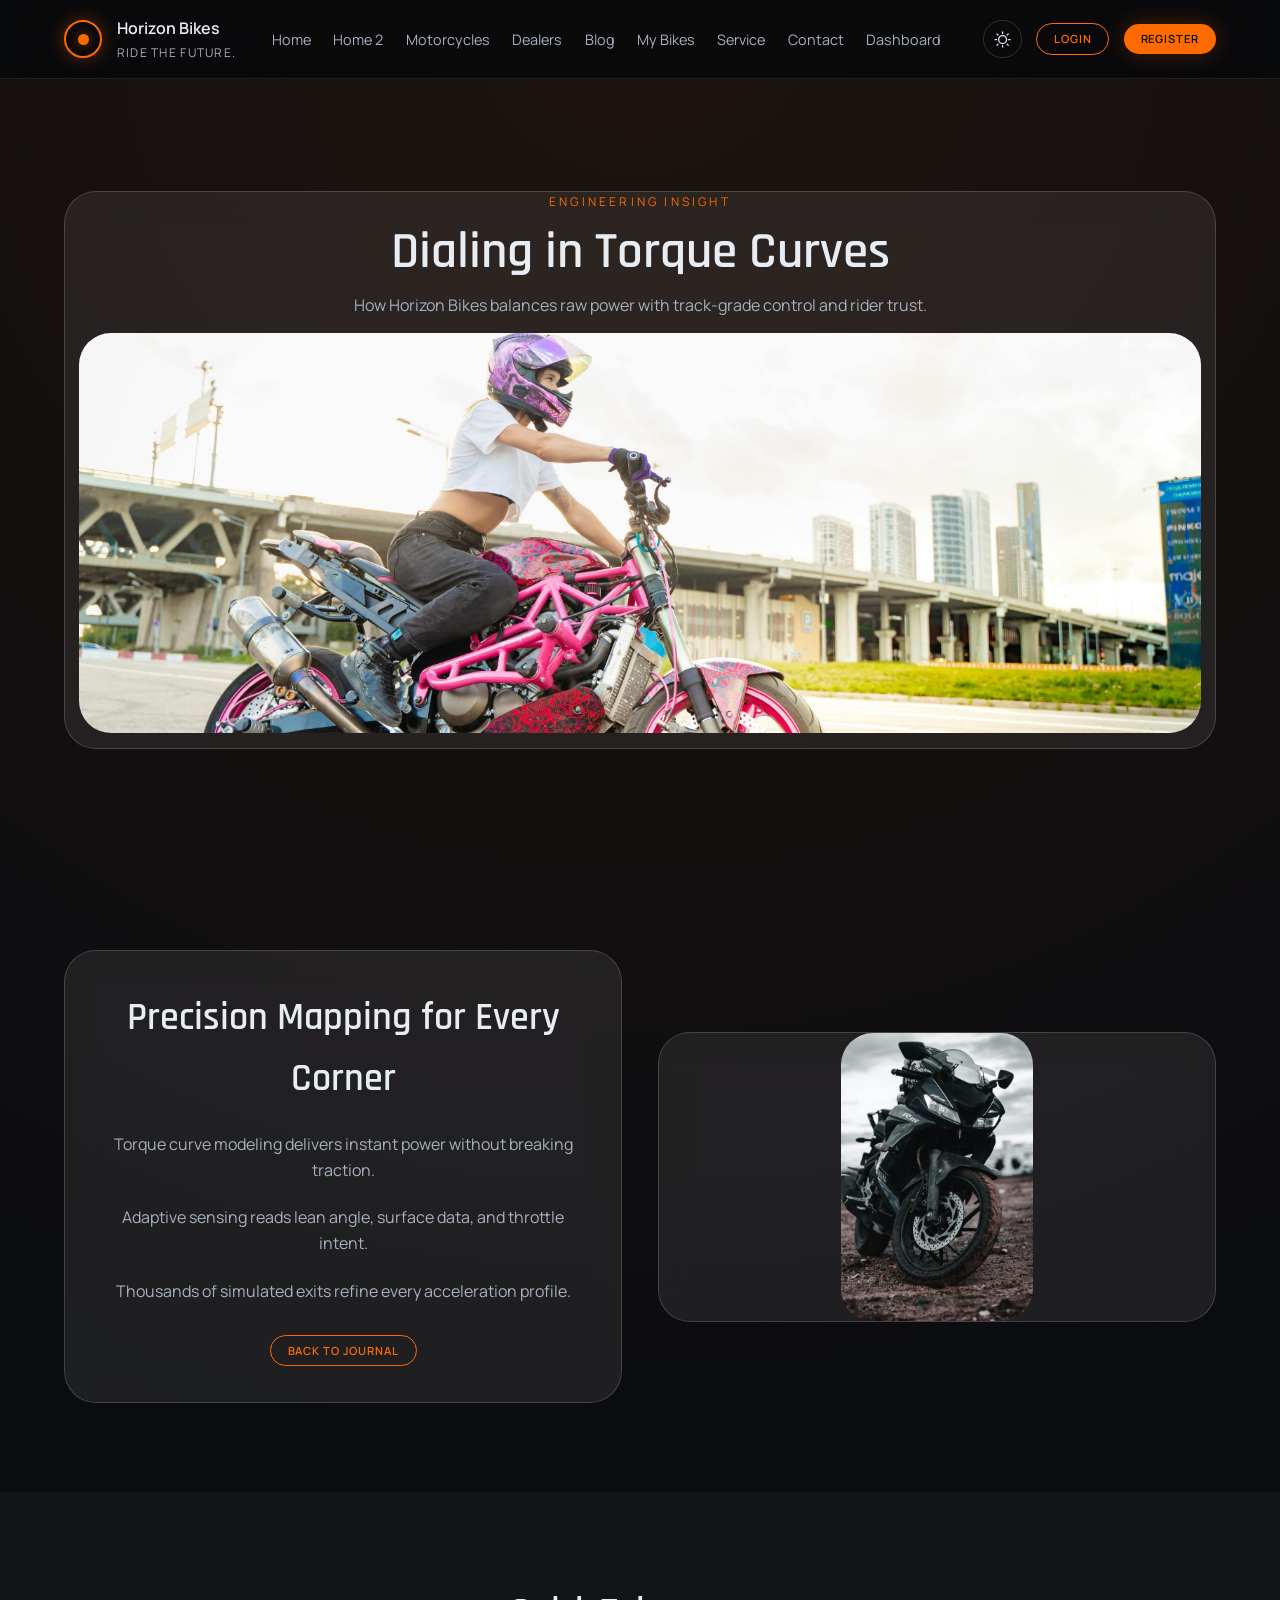
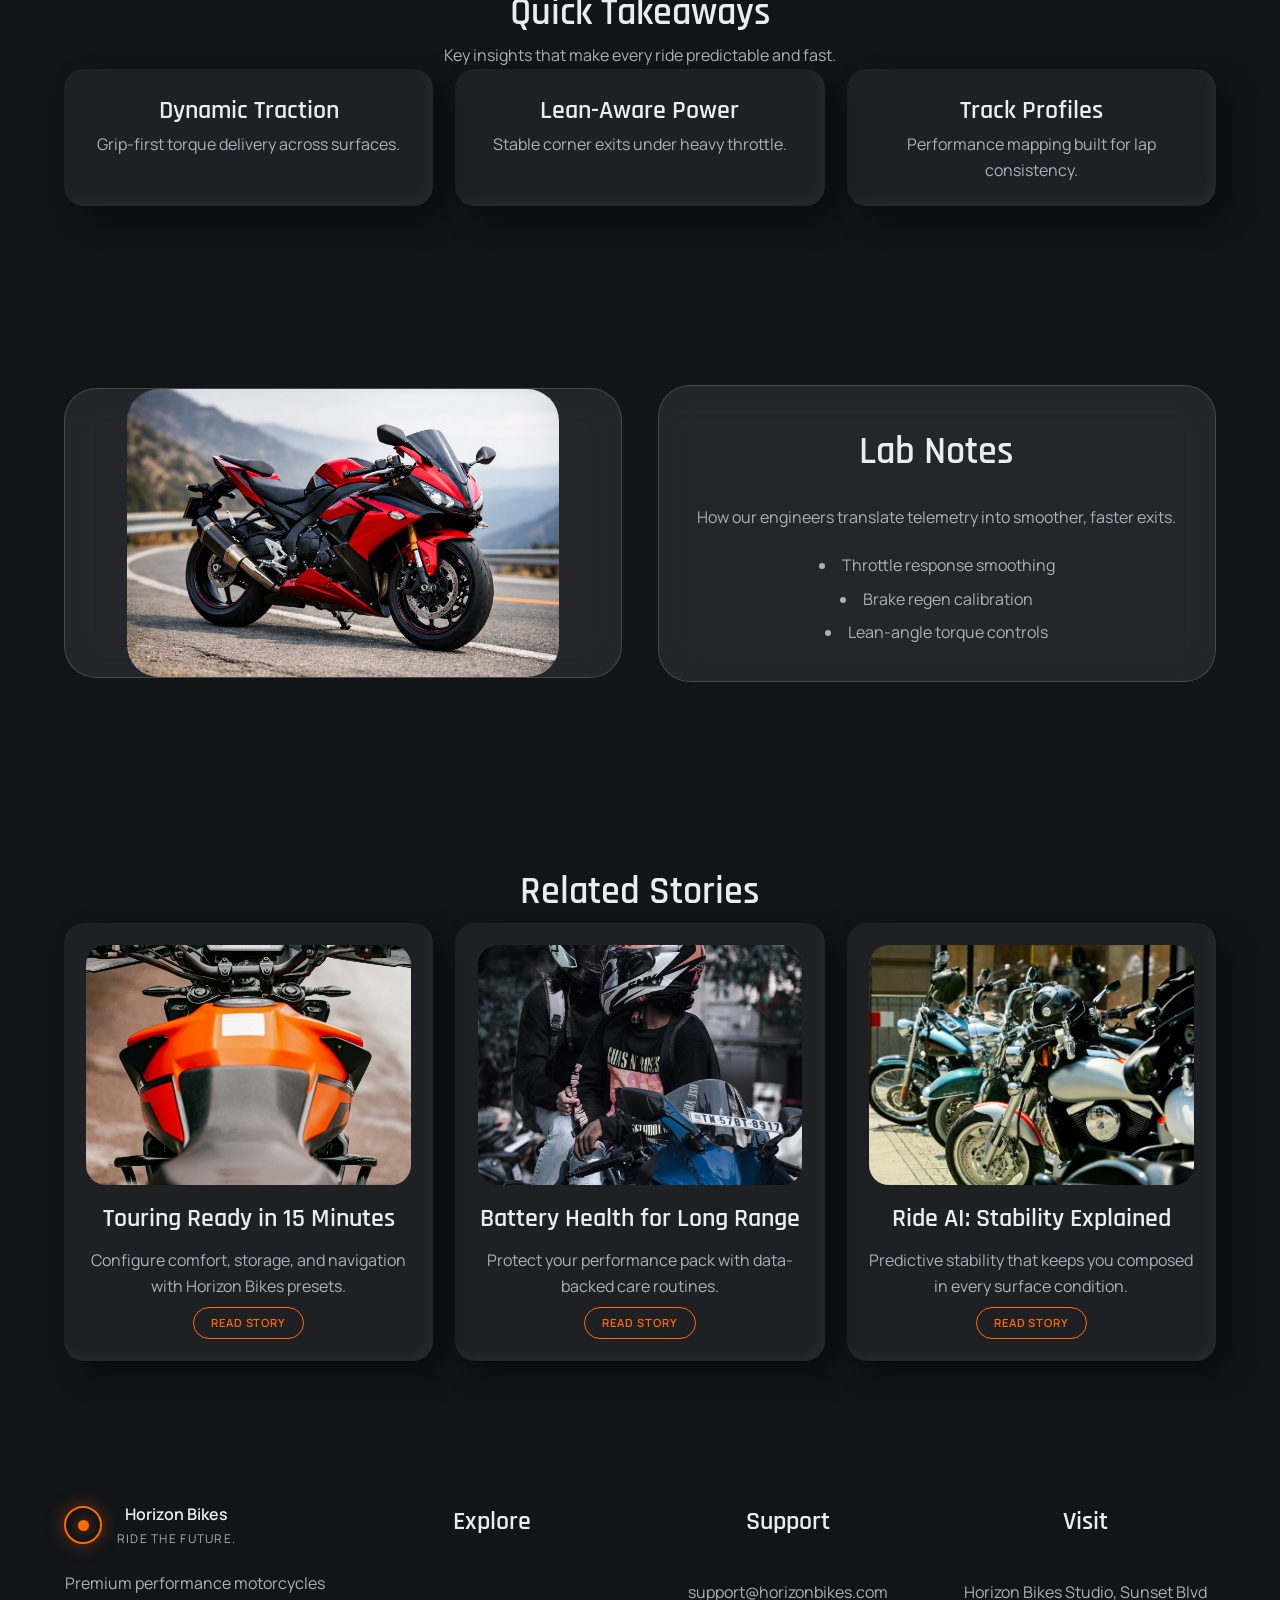
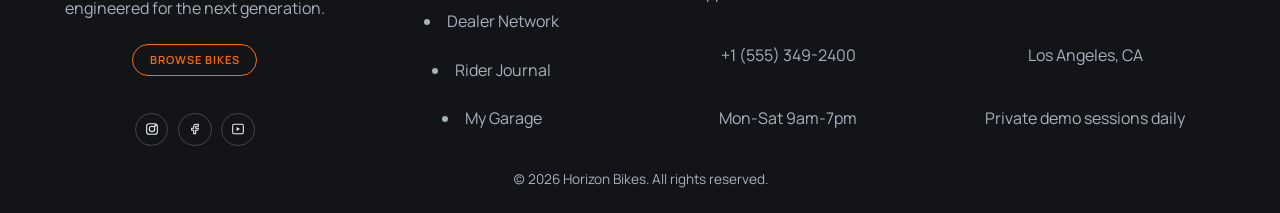
==== blog-detail.html @ 56545bc9 "first commit" ====
﻿<!doctype html>
<html lang="en">
<head>
  <meta charset="UTF-8" />
  <meta name="viewport" content="width=device-width, initial-scale=1.0" />
  <title>Horizon Bikes | Blog Detail</title>
  <link rel="stylesheet" href="style.css" />
</head>
<body class="page">
  <header class="site-header">
    <div class="nav-bar">
      <div class="nav-inner container">
        <a class="brand" href="index.html">
          <span class="logo-mark" aria-hidden="true"></span>
          <span class="brand-text">
            <span class="brand-name">Horizon Bikes</span>
            <span class="brand-tag">Ride the Future.</span>
          </span>
        </a>
        <nav class="nav-links" aria-label="Primary">
          <a class="nav-link" href="index.html">Home</a>
          <a class="nav-link" href="home-2.html">Home 2</a>
          <a class="nav-link" href="motorcycles.html">Motorcycles</a>
          <a class="nav-link" href="dealers.html">Dealers</a>
          <a class="nav-link" href="blog.html">Blog</a>
          <a class="nav-link" href="portal-bikes.html">My Bikes</a>
          <a class="nav-link" href="portal-service.html">Service</a>
          <a class="nav-link" href="contact.html">Contact</a>
          <a class="nav-link" href="dashboard.html">Dashboard</a>
        </nav>
        <div class="nav-actions">
          <button class="icon-btn theme-toggle" id="theme-toggle" type="button" aria-pressed="false" aria-label="Toggle theme">
            <svg viewBox="0 0 24 24" aria-hidden="true" focusable="false">
              <circle cx="12" cy="12" r="5"></circle>
              <path d="M12 2v3M12 19v3M2 12h3M19 12h3M4.5 4.5l2.2 2.2M17.3 17.3l2.2 2.2M4.5 19.5l2.2-2.2M17.3 6.7l2.2-2.2"></path>
            </svg>
          </button>
          <a class="btn btn-outline btn-small" href="login.html">Login</a>
          <a class="btn btn-small" href="register.html">Register</a>
          <button class="icon-btn menu-toggle" id="menu-toggle" type="button" aria-expanded="false" aria-controls="mobile-menu" aria-label="Open menu">
            <span></span><span></span><span></span>
          </button>
        </div>
      </div>
    </div>
    <div class="mobile-menu" id="mobile-menu" aria-hidden="true">
      <div class="menu-panel glass">
        <button class="menu-close icon-btn" type="button" data-close aria-label="Close menu">X</button>
        <div class="menu-links">
          <a class="nav-link" data-close href="index.html">Home</a>
          <a class="nav-link" data-close href="home-2.html">Home 2</a>
          <a class="nav-link" data-close href="motorcycles.html">Motorcycles</a>
          <a class="nav-link" data-close href="dealers.html">Dealers</a>
          <a class="nav-link" data-close href="blog.html">Blog</a>
          <a class="nav-link" data-close href="portal-bikes.html">My Bikes</a>
          <a class="nav-link" data-close href="portal-service.html">Service</a>
          <a class="nav-link" data-close href="contact.html">Contact</a>
          <a class="nav-link" data-close href="dashboard.html">Dashboard</a>
        </div>
        <div class="menu-actions center">
          <a class="btn btn-outline" data-close href="login.html">Login</a>
          <a class="btn" data-close href="register.html">Register</a>
        </div>
      </div>
    </div>
  </header>

  <main>
    <section class="hero hero-article">
      <div class="container glass">
        <p class="eyebrow">Engineering Insight</p>
        <h1>Dialing in Torque Curves</h1>
        <p>How Horizon Bikes balances raw power with track-grade control and rider trust.</p>
        <div class="hero-media">
          <img src="image/WhatsApp Image 2026-01-25 at 1.57.25 PM.jpeg" alt="Torque curve insights" />
        </div>
      </div>
    </section>

    <section class="section">
      <div class="container split-grid">
        <div class="glass hero-panel stack">
          <h2>Precision Mapping for Every Corner</h2>
          <p>Torque curve modeling delivers instant power without breaking traction.</p>
          <p>Adaptive sensing reads lean angle, surface data, and throttle intent.</p>
          <p>Thousands of simulated exits refine every acceleration profile.</p>
          <div class="center">
            <a class="btn btn-outline btn-small" href="blog.html">Back to Journal</a>
          </div>
        </div>
        <div class="glass image-tile">
          <img src="image/WhatsApp Image 2026-01-25 at 2.17.07 PM (2).jpeg" alt="Horizon Bikes torque testing" />
        </div>
      </div>
    </section>

    <section class="section alt">
      <div class="container">
        <h2>Quick Takeaways</h2>
        <p>Key insights that make every ride predictable and fast.</p>
        <div class="grid grid-3">
          <div class="neo-card">
            <h3>Dynamic Traction</h3>
            <p>Grip-first torque delivery across surfaces.</p>
          </div>
          <div class="neo-card">
            <h3>Lean-Aware Power</h3>
            <p>Stable corner exits under heavy throttle.</p>
          </div>
          <div class="neo-card">
            <h3>Track Profiles</h3>
            <p>Performance mapping built for lap consistency.</p>
          </div>
        </div>
      </div>
    </section>

    <section class="section alt">
      <div class="container split-grid">
        <div class="glass image-tile">
          <img src="image/sport-bike.jpg" alt="Horizon Bikes lab detail" />
        </div>
        <div class="glass hero-panel stack">
          <h2>Lab Notes</h2>
          <p>How our engineers translate telemetry into smoother, faster exits.</p>
          <ul class="list">
            <li>Throttle response smoothing</li>
            <li>Brake regen calibration</li>
            <li>Lean-angle torque controls</li>
          </ul>
        </div>
      </div>
    </section>

    <section class="section alt">
      <div class="container">
        <h2>Related Stories</h2>
        <div class="grid grid-cards">
          <article class="neo-card card">
            <img src="image/WhatsApp Image 2026-01-25 at 2.17.07 PM (4).jpeg" alt="Touring setup" />
            <div class="card-body">
              <h3>Touring Ready in 15 Minutes</h3>
              <p>Configure comfort, storage, and navigation with Horizon Bikes presets.</p>
            </div>
            <div class="center">
              <a class="btn btn-outline btn-small" href="blog-detail.html">Read Story</a>
            </div>
          </article>
          <article class="neo-card card">
            <img src="image/WhatsApp Image 2026-01-25 at 2.17.07 PM.jpeg" alt="Battery care guide" />
            <div class="card-body">
              <h3>Battery Health for Long Range</h3>
              <p>Protect your performance pack with data-backed care routines.</p>
            </div>
            <div class="center">
              <a class="btn btn-outline btn-small" href="blog-detail.html">Read Story</a>
            </div>
          </article>
          <article class="neo-card card">
            <img src="image/WhatsApp Image 2026-01-25 at 2.04.53 PM.jpeg" alt="Stability insights" />
            <div class="card-body">
              <h3>Ride AI: Stability Explained</h3>
              <p>Predictive stability that keeps you composed in every surface condition.</p>
            </div>
            <div class="center">
              <a class="btn btn-outline btn-small" href="blog-detail.html">Read Story</a>
            </div>
          </article>
        </div>
      </div>
    </section>
  </main>

  <footer class="site-footer">
    <div class="container footer-grid">
      <div class="stack">
        <a class="brand" href="blog-detail.html">
          <span class="logo-mark" aria-hidden="true"></span>
          <span class="brand-text">
            <span class="brand-name">Horizon Bikes</span>
            <span class="brand-tag">Ride the Future.</span>
          </span>
        </a>
        <p>Premium performance motorcycles engineered for the next generation.</p>
        <div class="center">
          <a class="btn btn-outline btn-small" href="motorcycles.html">Browse Bikes</a>
        </div>
        <div class="footer-social">
          <a href="#" aria-label="Horizon Bikes Instagram">
            <svg viewBox="0 0 24 24" role="img" aria-hidden="true">
              <rect x="4" y="4" width="16" height="16" rx="4"></rect>
              <circle cx="12" cy="12" r="4"></circle>
              <circle cx="17" cy="7" r="1"></circle>
            </svg>
          </a>
          <a href="#" aria-label="Horizon Bikes Facebook">
            <svg viewBox="0 0 24 24" role="img" aria-hidden="true">
              <path d="M14 8h3V5h-3c-2.2 0-4 1.8-4 4v2H7v3h3v5h3v-5h3l1-3h-4V9c0-.6.4-1 1-1Z"></path>
            </svg>
          </a>
          <a href="#" aria-label="Horizon Bikes YouTube">
            <svg viewBox="0 0 24 24" role="img" aria-hidden="true">
              <path d="M4 7.5c0-1 0-2.5 2-2.5h12c2 0 2 1.5 2 2.5v9c0 1-0.5 2.5-2 2.5H6c-1.5 0-2-1.5-2-2.5v-9Z"></path>
              <path d="m10 9 5 3-5 3z" fill="currentColor" stroke="none"></path>
            </svg>
          </a>
        </div>
      </div>
      <div class="stack">
        <h3>Explore</h3>
        <ul class="list">
          <li><a href="dealers.html">Dealer Network</a></li>
          <li><a href="blog.html">Rider Journal</a></li>
          <li><a href="portal-bikes.html">My Garage</a></li>
        </ul>
      </div>
      <div class="stack">
        <h3>Support</h3>
        <p>support@horizonbikes.com</p>
        <p>+1 (555) 349-2400</p>
        <p>Mon-Sat 9am-7pm</p>
      </div>
      <div class="stack">
        <h3>Visit</h3>
        <p>Horizon Bikes Studio, Sunset Blvd</p>
        <p>Los Angeles, CA</p>
        <p>Private demo sessions daily</p>
      </div>
    </div>
    <p class="footer-note">(c) 2026 Horizon Bikes. All rights reserved.</p>
  </footer>

  <script src="main.js"></script>
</body>
</html>
---- style.css ----
﻿@import url("https://fonts.googleapis.com/css2?family=Rajdhani:wght@400;500;600;700&family=Manrope:wght@300;400;500;600;700&display=swap");

:root {
  --bg-dark: #0a0c10;
  --bg-light: #f5f7fa;
  --surface-dark: rgba(255,255,255,0.05);
  --surface-light: #ffffff;
  --glass-dark: rgba(255,255,255,0.08);
  --glass-light: rgba(255,255,255,0.7);
  --text-dark: #e8edf4;
  --text-light: #0b0f14;
  --muted-dark: #a8b1bf;
  --muted-light: #4b5563;
  --accent: #ff6a00;

  --radius-s: 0.75rem;
  --radius-m: 1.25rem;
  --radius-l: 2rem;
  --blur: 18px;
  --shadow-neo-dark: 14px 14px 28px rgba(0,0,0,0.45), inset -6px -6px 12px rgba(255,255,255,0.03);
  --shadow-neo-light: 14px 14px 28px rgba(15,23,42,0.12), inset -6px -6px 12px rgba(255,255,255,0.75);

  --space-1: 0.5rem;
  --space-2: 0.9rem;
  --space-3: 1.4rem;
  --space-4: 2.2rem;
  --space-5: 3.2rem;

  --container: 72rem;
  --font-display: "Rajdhani", sans-serif;
  --font-body: "Manrope", sans-serif;
}

* {
  box-sizing: border-box;
  margin: 0;
  padding: 0;
}

body {
  --bg: var(--bg-dark);
  --surface: var(--surface-dark);
  --glass: var(--glass-dark);
  --text: var(--text-dark);
  --muted: var(--muted-dark);
  --shadow-neo: var(--shadow-neo-dark);

  font-family: var(--font-body);
  background: radial-gradient(circle at top, rgba(255,106,0,0.08), transparent 45%), var(--bg);
  color: var(--text);
  line-height: 1.6;
  min-height: 100vh;
}

body[data-theme="light"] {
  --bg: var(--bg-light);
  --surface: var(--surface-light);
  --glass: var(--glass-light);
  --text: var(--text-light);
  --muted: var(--muted-light);
  --shadow-neo: var(--shadow-neo-light);

  background: radial-gradient(circle at top, rgba(255,106,0,0.12), transparent 45%), var(--bg);
}

.home-2-page {
  background: linear-gradient(180deg, rgba(10,12,16,0.78), rgba(10,12,16,0.92)), url("https://images.pexels.com/photos/5027471/pexels-photo-5027471.jpeg?auto=compress&cs=tinysrgb&dpr=2&h=1080&w=1920");
  background-size: cover;
  background-position: center;
}

body[data-theme="light"].home-2-page {
  background: linear-gradient(180deg, rgba(230,233,238,0.88), rgba(230,233,238,0.97)), url("https://images.pexels.com/photos/5027471/pexels-photo-5027471.jpeg?auto=compress&cs=tinysrgb&dpr=2&h=1080&w=1920");
  background-size: cover;
  background-position: center;
}

.motorcycles-page {
  background: linear-gradient(180deg, rgba(10,12,16,0.78), rgba(10,12,16,0.92)), url("https://images.pexels.com/photos/5027471/pexels-photo-5027471.jpeg?auto=compress&cs=tinysrgb&dpr=2&h=1080&w=1920");
  background-size: cover;
  background-position: center;
}

body[data-theme="light"].motorcycles-page {
  background: linear-gradient(180deg, rgba(230,233,238,0.88), rgba(230,233,238,0.97)), url("https://images.pexels.com/photos/5027471/pexels-photo-5027471.jpeg?auto=compress&cs=tinysrgb&dpr=2&h=1080&w=1920");
  background-size: cover;
  background-position: center;
}

img {
  max-width: 100%;
  height: auto;
  display: block;
  margin-inline: auto;
}

a {
  color: inherit;
  text-decoration: none;
}

button,
input,
textarea {
  font-family: inherit;
}

h1,
h2,
h3 {
  font-family: var(--font-display);
  text-align: center;
  font-weight: 600;
}

h1 {
  font-size: clamp(2.2rem, 4vw, 3.6rem);
}

h2 {
  font-size: clamp(1.7rem, 3vw, 2.6rem);
}

h3 {
  font-size: clamp(1.2rem, 2.4vw, 1.6rem);
}

p {
  color: var(--muted);
  text-align: center;
}

.page {
  overflow-x: hidden;
}

.container {
  width: min(92%, var(--container));
  margin: 0 auto;
}

.section {
  padding: clamp(3rem, 7vw, 6rem) 0;
}

.section.alt {
  background: rgba(255,255,255,0.03);
}

body[data-theme="light"] .section.alt {
  background: rgba(15,23,42,0.04);
}

.center {
  display: flex;
  justify-content: center;
  align-items: center;
  gap: var(--space-2);
  flex-wrap: wrap;
}

.card .center,
.hero-panel .center {
  margin-top: var(--space-1);
}

.stack {
  display: grid;
  gap: var(--space-3);
}

.grid {
  display: grid;
  gap: var(--space-3);
}

.grid-2 {
  grid-template-columns: repeat(auto-fit, minmax(18rem, 1fr));
}

.grid-3 {
  grid-template-columns: repeat(auto-fit, minmax(16rem, 1fr));
}

.grid-4 {
  grid-template-columns: repeat(auto-fit, minmax(14rem, 1fr));
}

.glass {
  background: var(--glass);
  backdrop-filter: blur(var(--blur));
  border: 1px solid rgba(255,255,255,0.16);
  border-radius: var(--radius-l);
}

body[data-theme="light"] .glass {
  border-color: rgba(15,23,42,0.12);
}

.neo-card {
  background: var(--surface);
  border-radius: var(--radius-m);
  box-shadow: var(--shadow-neo);
  padding: var(--space-3);
  text-align: center;
}

.eyebrow {
  text-transform: uppercase;
  letter-spacing: 0.2rem;
  font-size: 0.75rem;
  color: var(--accent);
  text-align: center;
}

.btn {
  display: inline-flex;
  align-items: center;
  justify-content: center;
  padding: 0.6rem 1.3rem;
  border-radius: 999px;
  border: none;
  background: var(--accent);
  color: #03100b;
  font-weight: 600;
  text-transform: uppercase;
  font-size: 0.78rem;
  letter-spacing: 0.06rem;
  line-height: 1.2;
  box-shadow: 0 0 22px rgba(255,106,0,0.25);
}

.btn-outline {
  background: transparent;
  border: 1px solid var(--accent);
  color: var(--accent);
  box-shadow: none;
}

.btn-small {
  padding: 0.5rem 1.05rem;
  font-size: 0.7rem;
}

.icon-btn {
  width: 2.4rem;
  height: 2.4rem;
  border-radius: 50%;
  border: 1px solid rgba(255,255,255,0.15);
  background: transparent;
  color: var(--text);
  display: grid;
  place-items: center;
}

.icon-btn svg {
  width: 1.2rem;
  height: 1.2rem;
  stroke: currentColor;
  fill: none;
  stroke-width: 1.6;
}

.logo-mark {
  width: 2.4rem;
  height: 2.4rem;
  border-radius: 50%;
  border: 2px solid var(--accent);
  display: grid;
  place-items: center;
  position: relative;
  box-shadow: 0 0 18px rgba(255,106,0,0.35);
}

.logo-mark::before {
  content: "";
  width: 0.7rem;
  height: 0.7rem;
  border-radius: 50%;
  background: var(--accent);
  box-shadow: 0 0 12px rgba(255,106,0,0.5);
}
.brand {
  display: flex;
  align-items: center;
  gap: var(--space-2);
}

.brand-text {
  display: grid;
  gap: 0.1rem;
}

.brand-name {
  font-weight: 600;
  font-size: 1rem;
}

.brand-tag {
  font-size: 0.75rem;
  color: var(--muted);
  letter-spacing: 0.08rem;
  text-transform: uppercase;
}

.site-header {
  position: sticky;
  top: 0;
  z-index: 100;
  backdrop-filter: blur(12px);
}

.nav-bar {
  background: rgba(5,7,10,0.72);
  border-bottom: 1px solid rgba(255,255,255,0.08);
}

body[data-theme="light"] .nav-bar {
  background: rgba(255,255,255,0.9);
  border-color: rgba(15,23,42,0.08);
}

.nav-inner {
  display: flex;
  align-items: center;
  gap: var(--space-3);
  padding: 1rem 0;
}

.nav-links {
  display: flex;
  gap: var(--space-3);
  list-style: none;
  justify-content: center;
  flex: 1;
}

.nav-link {
  font-size: 0.9rem;
  color: var(--muted);
}

.nav-link.active,
.nav-link:hover {
  color: var(--accent);
}

.nav-actions {
  display: flex;
  align-items: center;
  gap: var(--space-2);
}

.nav-actions .theme-toggle {
  margin-left: 0.4rem;
}

.menu-toggle {
  width: 2.6rem;
  height: 2.6rem;
  border-radius: 50%;
  border: 1px solid rgba(255,255,255,0.2);
  background: transparent;
  display: none;
  flex-direction: column;
  justify-content: center;
  gap: 0.35rem;
}

.menu-toggle span {
  width: 1.1rem;
  height: 0.12rem;
  background: var(--text);
  display: block;
  margin: 0 auto;
}

.mobile-menu {
  position: fixed;
  inset: 0;
  background: rgba(2,4,8,0.7);
  display: none;
  justify-content: center;
  align-items: flex-start;
  padding: 5rem 0 2rem;
  z-index: 200;
}

.mobile-menu.open {
  display: flex;
}

.menu-panel {
  width: min(92%, 24rem);
  padding: var(--space-4);
  display: grid;
  gap: var(--space-3);
  max-height: calc(100vh - 7rem);
  overflow-y: auto;
  background: rgba(5,7,12,0.92);
}

body[data-theme="light"] .menu-panel {
  background: rgba(245,247,250,0.96);
}

.menu-links {
  display: grid;
  gap: var(--space-2);
  text-align: center;
}

.menu-close {
  justify-self: end;
}

.hero-list .glass {
  padding: var(--space-4);
}

.filter-bar {
  flex-wrap: wrap;
}

.filter-bar .btn {
  padding: 0.65rem 1.4rem;
  min-width: 7.5rem;
  letter-spacing: 0.08rem;
}

.hero {
  position: relative;
  padding: clamp(4rem, 9vw, 7rem) 0;
  overflow: hidden;
}

.hero-bg {
  position: absolute;
  inset: 0;
  background-size: cover;
  background-position: center;
  opacity: 0.25;
  z-index: 0;
}

.hero > .container {
  position: relative;
  z-index: 1;
}

.hero-grid {
  display: grid;
  gap: var(--space-4);
  align-items: center;
  grid-template-columns: repeat(auto-fit, minmax(18rem, 1fr));
}

.hero-stack .container {
  display: grid;
  gap: var(--space-4);
  justify-items: center;
}

.hero-card {
  padding: var(--space-4);
}

.hero-panel {
  padding: var(--space-4);
}

.hero-media {
  padding: var(--space-2);
}

.hero-media.wide {
  width: min(100%, 56rem);
  margin: 0 auto;
}

.hero-media.wide img {
  height: clamp(18rem, 42vw, 28rem);
}

.hero-media img {
  width: 100%;
  height: clamp(16rem, 40vw, 25rem);
  object-fit: cover;
  border-radius: var(--radius-l);
  margin-inline: auto;
}

.stat-row {
  display: grid;
  gap: var(--space-2);
  grid-template-columns: repeat(auto-fit, minmax(10rem, 1fr));
  margin-top: var(--space-3);
}

.ai-icon {
  width: 2.2rem;
  height: 2.2rem;
  border-radius: 50%;
  border: 1px solid rgba(255,255,255,0.22);
  display: grid;
  place-items: center;
  margin: 0 auto var(--space-1);
  background: rgba(255,255,255,0.04);
}

body[data-theme="light"] .ai-icon {
  border-color: rgba(15,23,42,0.18);
  background: rgba(15,23,42,0.04);
}

.ai-icon svg {
  width: 1.3rem;
  height: 1.3rem;
  stroke: currentColor;
  fill: none;
  stroke-width: 1.6;
}

.hero-strip {
  display: grid;
  gap: var(--space-2);
  grid-template-columns: repeat(auto-fit, minmax(12rem, 1fr));
  margin-top: var(--space-3);
}

.chip-row {
  display: flex;
  flex-wrap: wrap;
  justify-content: center;
  gap: var(--space-2);
  margin-top: var(--space-2);
}

.chip {
  display: inline-flex;
  align-items: center;
  padding: 0.35rem 0.8rem;
  border-radius: 999px;
  border: 1px solid rgba(255,255,255,0.2);
  font-size: 0.75rem;
  text-transform: uppercase;
  letter-spacing: 0.05rem;
}

.card img {
  width: 100%;
  height: clamp(11rem, 25vw, 15rem);
  object-fit: cover;
  border-radius: var(--radius-m);
  margin-bottom: var(--space-2);
  margin-inline: auto;
}

.card-body {
  display: grid;
  gap: var(--space-1);
}

.card-meta {
  display: flex;
  justify-content: center;
  gap: var(--space-2);
  flex-wrap: wrap;
  margin-top: var(--space-2);
}

.list {
  list-style: disc;
  list-style-position: inside;
  display: grid;
  gap: var(--space-1);
  text-align: center;
  color: var(--muted);
}

.split-grid {
  display: grid;
  gap: var(--space-4);
  align-items: center;
  grid-template-columns: repeat(auto-fit, minmax(18rem, 1fr));
}

.image-tile img {
  height: clamp(12rem, 30vw, 18rem);
  object-fit: cover;
  border-radius: var(--radius-l);
  margin-inline: auto;
}

.feature-grid {
  display: grid;
  gap: var(--space-3);
  grid-template-columns: repeat(auto-fit, minmax(14rem, 1fr));
}

.spec-grid {
  display: grid;
  gap: var(--space-3);
  grid-template-columns: repeat(auto-fit, minmax(14rem, 1fr));
}

.info-grid {
  display: grid;
  gap: var(--space-3);
  grid-template-columns: repeat(auto-fit, minmax(16rem, 1fr));
}

.card-note {
  font-size: 0.9rem;
  color: var(--muted);
  text-align: center;
  margin-top: var(--space-2);
}

.grid-cards {
  display: grid;
  gap: var(--space-3);
  grid-template-columns: repeat(auto-fit, minmax(16rem, 1fr));
}

.stagger-grid {
  display: grid;
  gap: var(--space-3);
  grid-template-columns: repeat(auto-fit, minmax(16rem, 1fr));
}

.timeline {
  display: grid;
  gap: var(--space-3);
  grid-template-columns: repeat(auto-fit, minmax(14rem, 1fr));
}

.quote {
  font-style: italic;
  font-size: 1.1rem;
  color: var(--text);
}

.form-grid {
  display: grid;
  gap: var(--space-2);
}

.form-grid input,
.form-grid textarea,
.form-grid select {
  width: 100%;
  padding: 0.75rem 1rem;
  border-radius: var(--radius-s);
  border: 1px solid rgba(255,255,255,0.15);
  background: rgba(5,7,12,0.6);
  color: var(--text);
}

body[data-theme="light"] .form-grid input,
body[data-theme="light"] .form-grid textarea,
body[data-theme="light"] .form-grid select {
  background: #ffffff;
  border-color: rgba(15,23,42,0.1);
  color: var(--text);
}

.form-grid label {
  display: grid;
  gap: 0.4rem;
  text-align: left;
  color: var(--muted);
}

.form-message {
  min-height: 1.2rem;
  text-align: center;
}

.invalid {
  outline: 2px solid var(--accent);
  outline-offset: 2px;
}

.auth-page {
  min-height: 100vh;
  display: grid;
  place-items: center;
  padding: var(--space-4) 0;
}

.auth-card {
  width: min(92%, 28rem);
  padding: var(--space-4);
  text-align: center;
}

.auth-card h1 {
  margin-top: var(--space-2);
}

.auth-subtitle {
  color: var(--muted);
  margin-bottom: var(--space-2);
}

.auth-brand {
  display: inline-flex;
  align-items: center;
  gap: 0.6rem;
  text-decoration: none;
  color: var(--text);
}

.auth-brand .brand-name {
  font-family: var(--font-heading);
  font-size: clamp(1.3rem, 2.4vw, 1.8rem);
  letter-spacing: 0.08rem;
}

.auth-form {
  gap: var(--space-2);
  margin-top: var(--space-2);
}

.input-group {
  display: grid;
  gap: 0.5rem;
  text-align: left;
}

.input-shell {
  display: flex;
  align-items: center;
  gap: 0.6rem;
  padding: 0.2rem 0.8rem;
  border-radius: 999px;
  background: rgba(255,255,255,0.04);
  border: 1px solid rgba(255,255,255,0.08);
}

body[data-theme="light"] .input-shell {
  background: rgba(15,23,42,0.04);
  border-color: rgba(15,23,42,0.12);
}

.input-shell .input {
  border: none;
  background: transparent;
  padding: 0.7rem 0.2rem;
  box-shadow: none;
}

.input-shell .input:focus {
  outline: none;
}

.input-icon {
  width: 1.2rem;
  height: 1.2rem;
  display: grid;
  place-items: center;
  color: var(--muted);
}

.auth-row {
  display: flex;
  justify-content: space-between;
  align-items: center;
  gap: var(--space-2);
  font-size: 0.85rem;
  color: var(--muted);
}

.auth-row-stack {
  display: grid;
  gap: var(--space-2);
}

.auth-check {
  display: inline-flex;
  align-items: center;
  gap: 0.5rem;
}

.auth-check input {
  accent-color: var(--accent);
}

.auth-link {
  color: var(--accent);
  text-decoration: none;
}

.auth-primary {
  width: 100%;
  margin-top: var(--space-2);
}

.auth-note {
  margin-top: var(--space-2);
  font-size: 0.9rem;
  color: var(--muted);
}

.auth-divider {
  display: flex;
  align-items: center;
  gap: var(--space-2);
  margin: var(--space-2) 0;
  color: var(--muted);
  font-size: 0.7rem;
  letter-spacing: 0.2rem;
}

.auth-divider::before,
.auth-divider::after {
  content: "";
  flex: 1;
  height: 1px;
  background: rgba(255,255,255,0.14);
}

body[data-theme="light"] .auth-divider::before,
body[data-theme="light"] .auth-divider::after {
  background: rgba(15,23,42,0.14);
}

.auth-social-grid {
  display: grid;
  gap: var(--space-2);
  grid-template-columns: repeat(auto-fit, minmax(8.5rem, 1fr));
}

.auth-social {
  justify-content: center;
  gap: 0.5rem;
}

.social-dot {
  width: 1.6rem;
  height: 1.6rem;
  border-radius: 50%;
  background: rgba(255,255,255,0.1);
  display: grid;
  place-items: center;
  font-weight: 600;
}

body[data-theme="light"] .social-dot {
  background: rgba(15,23,42,0.08);
}

.auth-back {
  display: inline-block;
  margin-top: var(--space-2);
  font-size: 0.85rem;
  color: var(--muted);
  text-decoration: none;
}

.site-footer {
  padding: var(--space-5) 0 var(--space-3);
  background: rgba(255,255,255,0.03);
}

body[data-theme="light"] .site-footer {
  background: rgba(15,23,42,0.04);
}

.footer-grid {
  display: grid;
  gap: var(--space-4);
  grid-template-columns: repeat(auto-fit, minmax(14rem, 1fr));
  text-align: center;
}

.footer-brand {
  display: inline-flex;
  align-items: center;
  justify-content: center;
  gap: 0.6rem;
  font-size: 1.05rem;
}

.footer-brand .logo-mark {
  width: 2rem;
  height: 2rem;
}

.footer-social {
  display: flex;
  justify-content: center;
  gap: 0.6rem;
  margin-top: var(--space-2);
}

.footer-social a {
  width: 2.1rem;
  height: 2.1rem;
  border-radius: 50%;
  border: 1px solid rgba(255,255,255,0.2);
  display: grid;
  place-items: center;
}

body[data-theme="light"] .footer-social a {
  border-color: rgba(15,23,42,0.18);
}

.footer-social svg {
  width: 1rem;
  height: 1rem;
  stroke: currentColor;
  fill: none;
  stroke-width: 1.6;
}

.footer-note {
  text-align: center;
  margin-top: var(--space-3);
  color: var(--muted);
  font-size: 0.85rem;
}

.dashboard-shell {
  display: grid;
  grid-template-columns: minmax(12rem, 16rem) 1fr;
  gap: var(--space-3);
}

.dashboard-sidebar {
  padding: var(--space-3);
}

.dashboard-nav {
  display: grid;
  gap: var(--space-2);
  text-align: center;
}

.dashboard-nav a {
  color: var(--muted);
}

.dashboard-nav a.active {
  color: var(--accent);
}

.dashboard-content {
  display: grid;
  gap: var(--space-3);
}

.table {
  width: 100%;
  border-collapse: collapse;
  font-size: 0.85rem;
}

.table th,
.table td {
  padding: 0.75rem;
  text-align: center;
  border-bottom: 1px solid rgba(255,255,255,0.08);
}

body[data-theme="light"] .table th,
body[data-theme="light"] .table td {
  border-color: rgba(15,23,42,0.08);
}

.article {
  max-width: 48rem;
  margin: 0 auto;
  display: grid;
  gap: var(--space-3);
}

.article img {
  width: 100%;
  border-radius: var(--radius-l);
  margin-inline: auto;
}

.gallery-grid {
  grid-template-columns: repeat(auto-fit, minmax(14rem, 1fr));
}

.gallery-grid img {
  height: clamp(11rem, 26vw, 16rem);
  object-fit: cover;
  border-radius: var(--radius-m);
  margin-inline: auto;
}

@media (max-width: 820px) {
  .nav-links {
    display: none;
  }

  .menu-toggle {
    display: flex;
  }

  .nav-actions .btn {
    display: none;
  }

  .dashboard-shell {
    grid-template-columns: 1fr;
  }

  .dashboard-sidebar {
    display: grid;
    grid-template-columns: repeat(auto-fit, minmax(9rem, 1fr));
    gap: var(--space-2);
  }
}

@media (max-width: 600px) {
  .grid-2,
  .grid-3,
  .grid-4,
  .feature-grid {
    grid-template-columns: 1fr;
  }

  .menu-panel {
    padding: var(--space-3);
  }

  .stat-row {
    grid-template-columns: 1fr;
  }
}
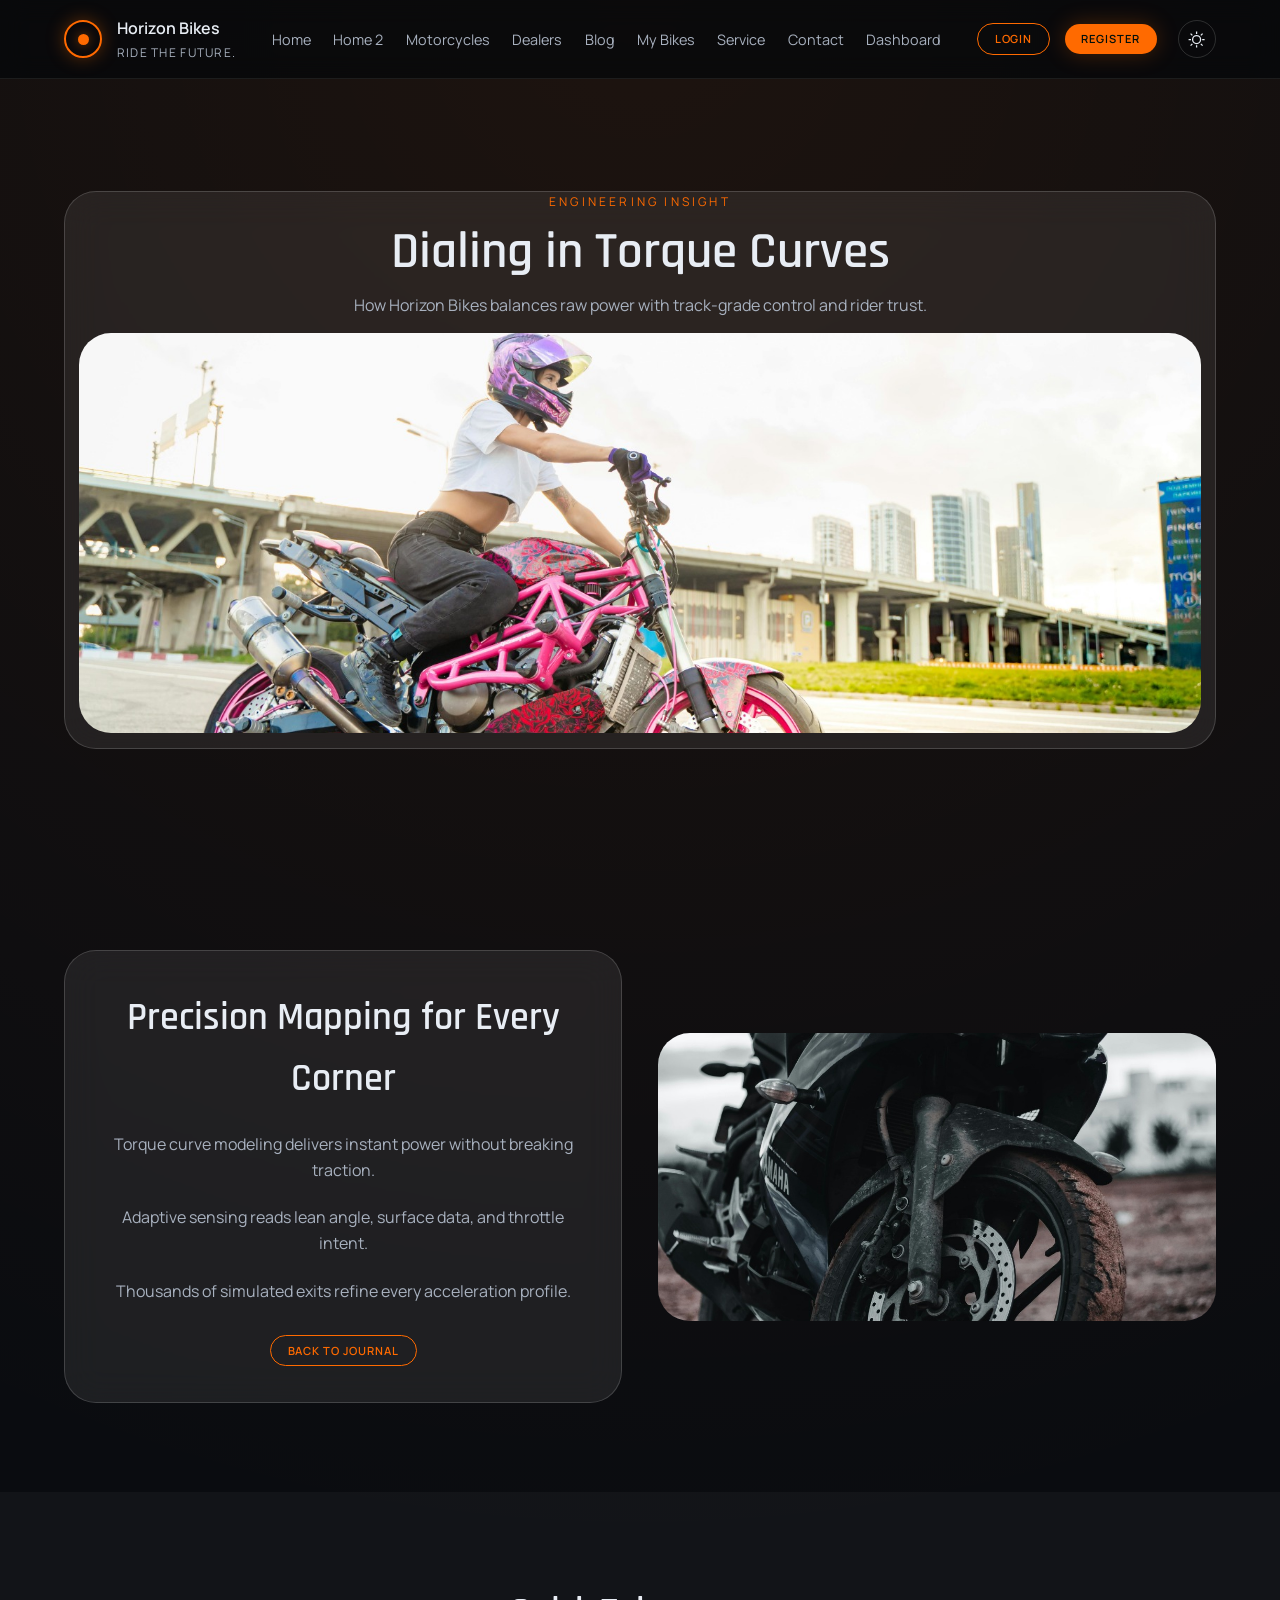
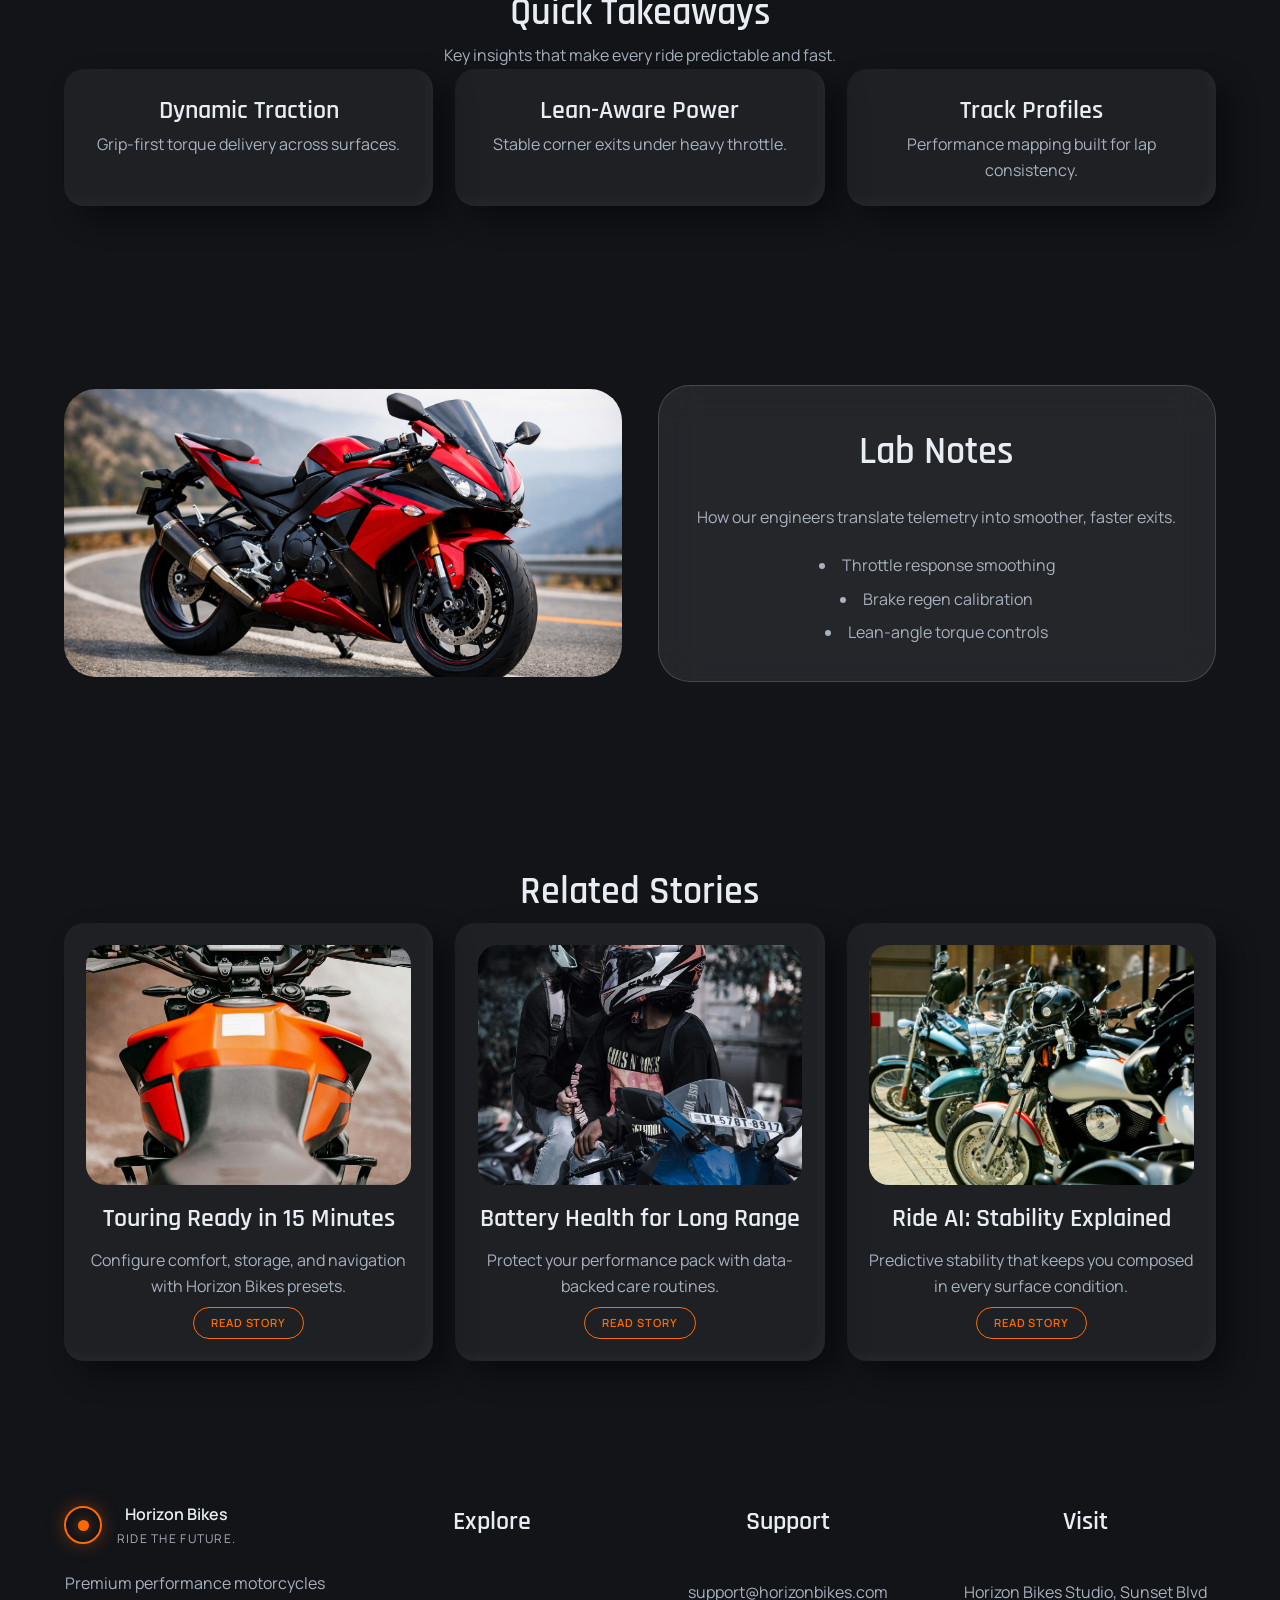
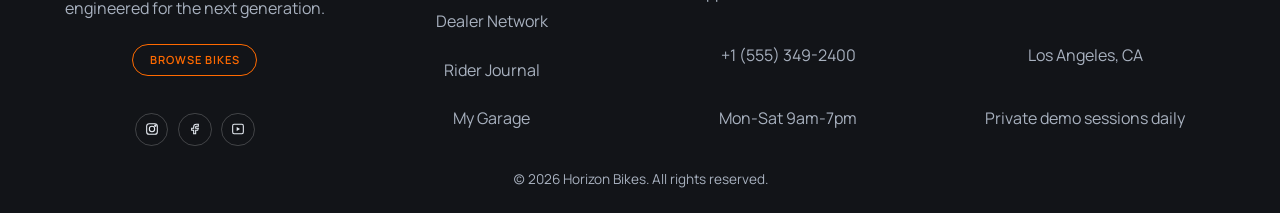
==== commit 9b8202f6: "Initial commit" ====
--- a/blog-detail.html
+++ b/blog-detail.html
@@ -29,14 +29,22 @@
           <a class="nav-link" href="dashboard.html">Dashboard</a>
         </nav>
         <div class="nav-actions">
-          <button class="icon-btn theme-toggle" id="theme-toggle" type="button" aria-pressed="false" aria-label="Toggle theme">
-            <svg viewBox="0 0 24 24" aria-hidden="true" focusable="false">
-              <circle cx="12" cy="12" r="5"></circle>
-              <path d="M12 2v3M12 19v3M2 12h3M19 12h3M4.5 4.5l2.2 2.2M17.3 17.3l2.2 2.2M4.5 19.5l2.2-2.2M17.3 6.7l2.2-2.2"></path>
-            </svg>
-          </button>
-          <a class="btn btn-outline btn-small" href="login.html">Login</a>
-          <a class="btn btn-small" href="register.html">Register</a>
+            <button class="icon-btn theme-toggle" id="theme-toggle" type="button" aria-pressed="false" aria-label="Toggle theme">
+              <svg viewBox="0 0 24 24" aria-hidden="true" focusable="false">
+                <circle cx="12" cy="12" r="5"></circle>
+                <path d="M12 2v3M12 19v3M2 12h3M19 12h3M4.5 4.5l2.2 2.2M17.3 17.3l2.2 2.2M4.5 19.5l2.2-2.2M17.3 6.7l2.2-2.2"></path>
+              </svg>
+            </button>
+            <button class="nav-dashboard-icon" type="button" aria-label="Open navigation menu" aria-controls="mobile-menu" aria-expanded="false">
+              <svg viewBox="0 0 24 24" aria-hidden="true" focusable="false">
+                <rect x="4" y="4" width="7" height="7" rx="1"></rect>
+                <rect x="13" y="4" width="7" height="7" rx="1"></rect>
+                <rect x="4" y="13" width="7" height="7" rx="1"></rect>
+                <rect x="13" y="13" width="7" height="7" rx="1"></rect>
+              </svg>
+            </button>
+            <a class="btn btn-outline btn-small" href="login.html">Login</a>
+            <a class="btn btn-small" href="register.html">Register</a>
           <button class="icon-btn menu-toggle" id="menu-toggle" type="button" aria-expanded="false" aria-controls="mobile-menu" aria-label="Open menu">
             <span></span><span></span><span></span>
           </button>
@@ -234,6 +242,3 @@
 </body>
 </html>
 
-
-
-
--- a/style.css
+++ b/style.css
@@ -37,6 +37,12 @@
   padding: 0;
 }
 
+html,
+body {
+  max-width: 100%;
+  overflow-x: hidden;
+}
+
 body {
   --bg: var(--bg-dark);
   --surface: var(--surface-dark);
@@ -284,11 +290,13 @@
   display: flex;
   align-items: center;
   gap: var(--space-2);
+  min-width: 0;
 }
 
 .brand-text {
   display: grid;
   gap: 0.1rem;
+  min-width: 0;
 }
 
 .brand-name {
@@ -313,6 +321,7 @@
 .nav-bar {
   background: rgba(5,7,10,0.72);
   border-bottom: 1px solid rgba(255,255,255,0.08);
+  width: 100%;
 }
 
 body[data-theme="light"] .nav-bar {
@@ -325,6 +334,7 @@
   align-items: center;
   gap: var(--space-3);
   padding: 1rem 0;
+  max-width: 100%;
 }
 
 .nav-links {
@@ -349,10 +359,38 @@
   display: flex;
   align-items: center;
   gap: var(--space-2);
+  flex-shrink: 0;
+  min-width: 0;
 }
 
 .nav-actions .theme-toggle {
   margin-left: 0.4rem;
+  order: 2;
+}
+
+.nav-actions .menu-toggle {
+  order: 4;
+}
+
+.nav-actions .nav-dashboard-icon {
+  display: none;
+  align-items: center;
+  justify-content: center;
+  width: 2.2rem;
+  height: 2.2rem;
+  color: var(--text);
+  background: transparent;
+  border: none;
+  padding: 0;
+  cursor: pointer;
+}
+
+.nav-actions .nav-dashboard-icon svg {
+  width: 1.2rem;
+  height: 1.2rem;
+  stroke: currentColor;
+  fill: none;
+  stroke-width: 1.6;
 }
 
 .menu-toggle {
@@ -379,15 +417,21 @@
   position: fixed;
   inset: 0;
   background: rgba(2,4,8,0.7);
-  display: none;
+  display: flex;
   justify-content: center;
   align-items: flex-start;
   padding: 5rem 0 2rem;
   z-index: 200;
+  opacity: 0;
+  visibility: hidden;
+  pointer-events: none;
+  transition: opacity 0.2s ease;
 }
 
 .mobile-menu.open {
-  display: flex;
+  opacity: 1;
+  visibility: visible;
+  pointer-events: auto;
 }
 
 .menu-panel {
@@ -398,6 +442,14 @@
   max-height: calc(100vh - 7rem);
   overflow-y: auto;
   background: rgba(5,7,12,0.92);
+  transform: translateY(-12px);
+  opacity: 0;
+  transition: transform 0.2s ease, opacity 0.2s ease;
+}
+
+.mobile-menu.open .menu-panel {
+  transform: translateY(0);
+  opacity: 1;
 }
 
 body[data-theme="light"] .menu-panel {
@@ -469,6 +521,10 @@
   padding: var(--space-4);
 }
 
+.hero-blog .container.glass {
+  padding: calc(var(--space-4) + 0.25rem) var(--space-4);
+}
+
 .hero-media {
   padding: var(--space-2);
 }
@@ -569,6 +625,18 @@
   margin-top: var(--space-2);
 }
 
+.portal-bikes-page .card-meta + .center {
+  margin-top: var(--space-2);
+}
+
+.portal-bikes-page .delivery-card .center {
+  margin-top: var(--space-3);
+}
+
+.portal-bikes-page .grid-cards .btn {
+  min-width: 10.5rem;
+}
+
 .list {
   list-style: disc;
   list-style-position: inside;
@@ -586,10 +654,19 @@
 }
 
 .image-tile img {
+  width: 100%;
   height: clamp(12rem, 30vw, 18rem);
   object-fit: cover;
   border-radius: var(--radius-l);
   margin-inline: auto;
+}
+
+.glass.image-tile,
+.glass.hero-media {
+  background: transparent;
+  border: none;
+  box-shadow: none;
+  backdrop-filter: none;
 }
 
 .feature-grid {
@@ -875,6 +952,12 @@
   text-align: center;
 }
 
+.site-footer .list {
+  list-style: none;
+  padding: 0;
+  margin: 0;
+}
+
 .footer-brand {
   display: inline-flex;
   align-items: center;
@@ -952,6 +1035,54 @@
   gap: var(--space-3);
 }
 
+.portal-bikes-page .grid-cards .neo-card.card {
+  padding: calc(var(--space-3) + 0.25rem);
+}
+
+.portal-bikes-page .upcoming-service {
+  padding: calc(var(--space-3) + 0.4rem);
+}
+
+.portal-bikes-page .upcoming-service .center {
+  margin-top: var(--space-2);
+}
+
+.portal-bikes-page .upcoming-service .btn {
+  padding: 0.5rem 1.15rem;
+  font-size: 0.72rem;
+}
+
+.portal-service-page .next-appointment {
+  padding: calc(var(--space-3) + 0.5rem);
+}
+
+.portal-service-page .next-appointment .center {
+  margin-top: var(--space-2);
+}
+
+.portal-service-page .reschedule-btn {
+  padding: 0.5rem 1.2rem;
+  font-size: 0.72rem;
+}
+
+.dashboard-page .dashboard-grid {
+  display: grid;
+  gap: var(--space-3);
+}
+
+.dashboard-page .upcoming-actions {
+  padding: calc(var(--space-3) + 0.5rem);
+}
+
+.dashboard-page .upcoming-actions .center {
+  margin-top: var(--space-2);
+}
+
+.dashboard-page .upcoming-actions .btn {
+  padding: 0.5rem 1.2rem;
+  font-size: 0.72rem;
+}
+
 .table {
   width: 100%;
   border-collapse: collapse;
@@ -983,6 +1114,45 @@
   margin-inline: auto;
 }
 
+.home-2-page .section.cta .container.glass {
+  padding: calc(var(--space-4) + 0.4rem) var(--space-4);
+}
+
+.home-2-page .section.cta .center {
+  margin-top: var(--space-2);
+}
+
+.dealer-detail-page .hero-dealer .hero-copy .center {
+  margin-top: var(--space-2);
+}
+
+.dealer-detail-page .team-panel {
+  padding: calc(var(--space-3) + 0.4rem);
+}
+
+.dealer-detail-page .team-panel .center {
+  margin-top: var(--space-2);
+}
+
+.motorcycles-page .grid-cards {
+  align-items: stretch;
+}
+
+.motorcycles-page .grid-cards .card {
+  display: flex;
+  flex-direction: column;
+  height: 100%;
+}
+
+.motorcycles-page .grid-cards .card .center {
+  margin-top: auto;
+  padding-top: var(--space-2);
+}
+
+.motorcycle-detail-page .performance-modules .center {
+  margin-top: var(--space-3);
+}
+
 .gallery-grid {
   grid-template-columns: repeat(auto-fit, minmax(14rem, 1fr));
 }
@@ -1000,11 +1170,25 @@
   }
 
   .menu-toggle {
-    display: flex;
+    display: none;
   }
 
   .nav-actions .btn {
     display: none;
+  }
+
+  .nav-actions {
+    margin-left: auto;
+  }
+
+  .nav-actions .theme-toggle {
+    margin-left: 0;
+    order: 2;
+  }
+
+  .nav-actions .nav-dashboard-icon {
+    display: inline-flex;
+    order: 1;
   }
 
   .dashboard-shell {
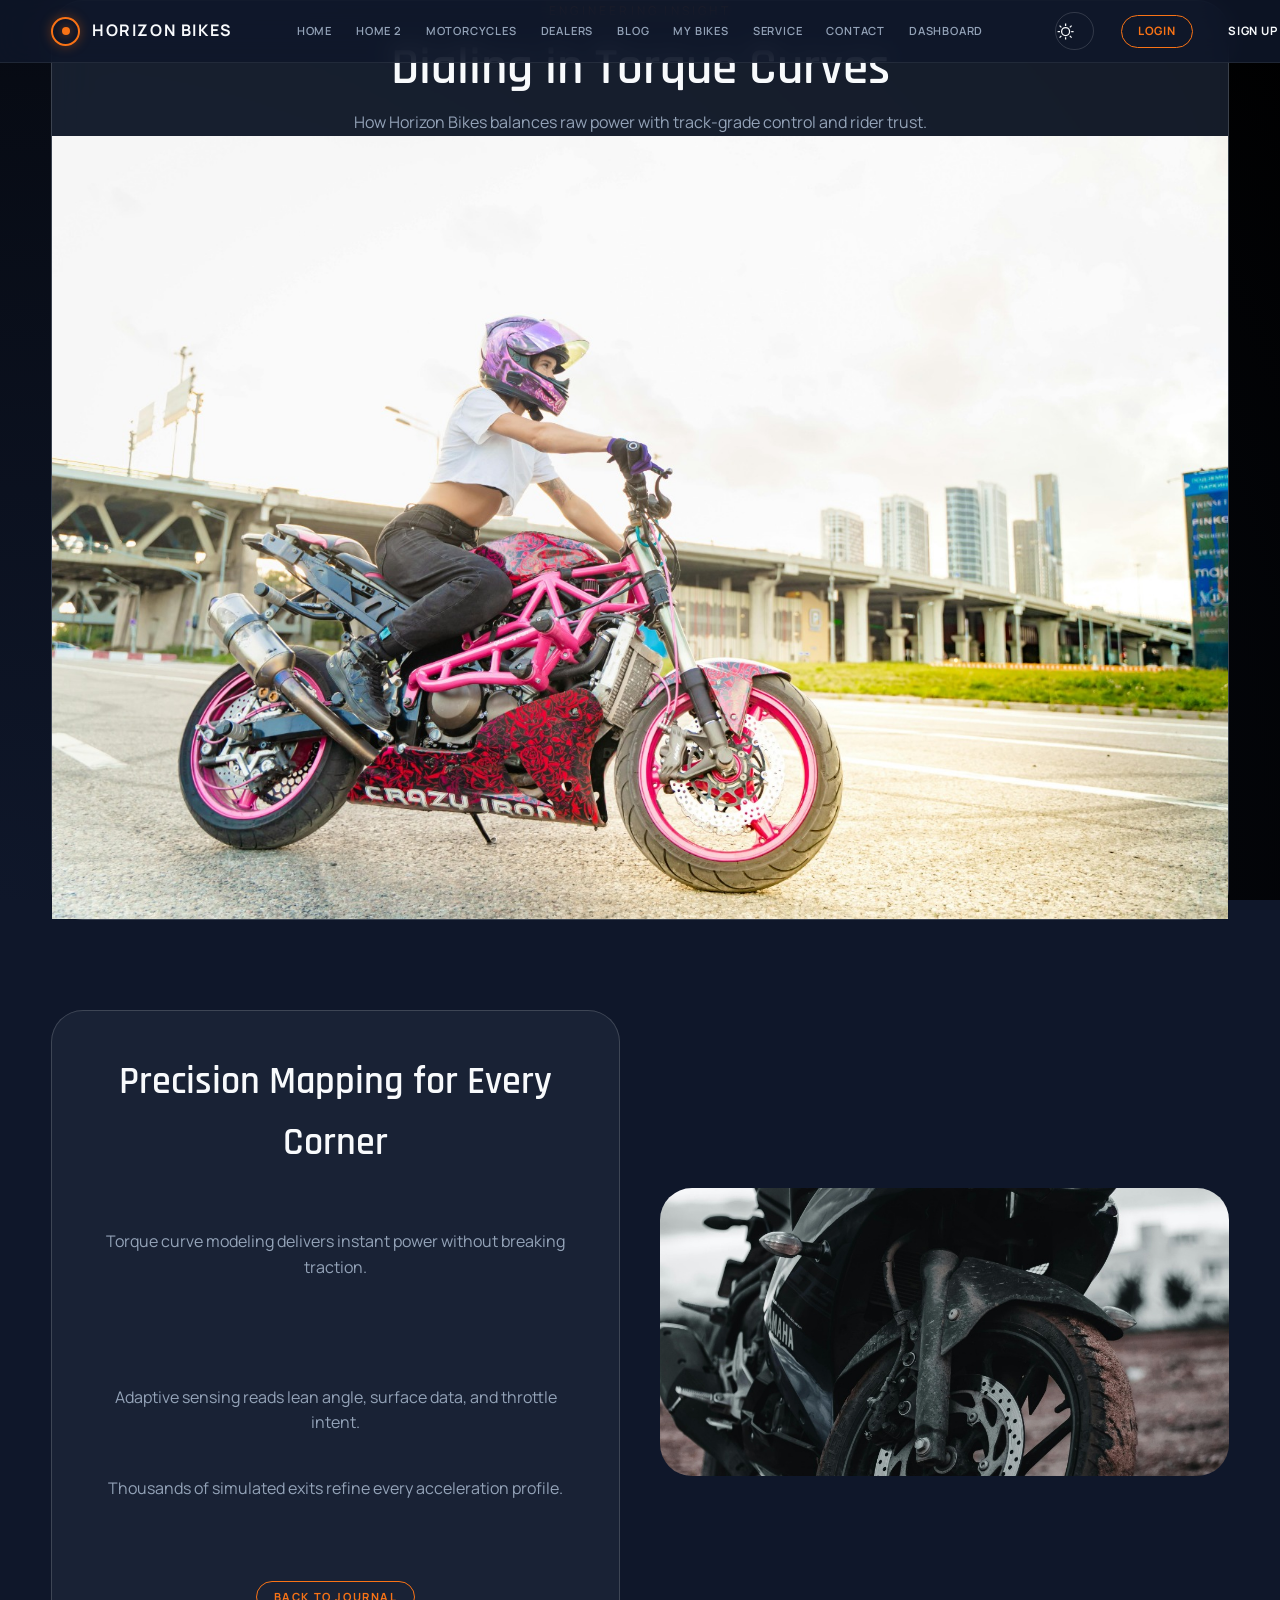
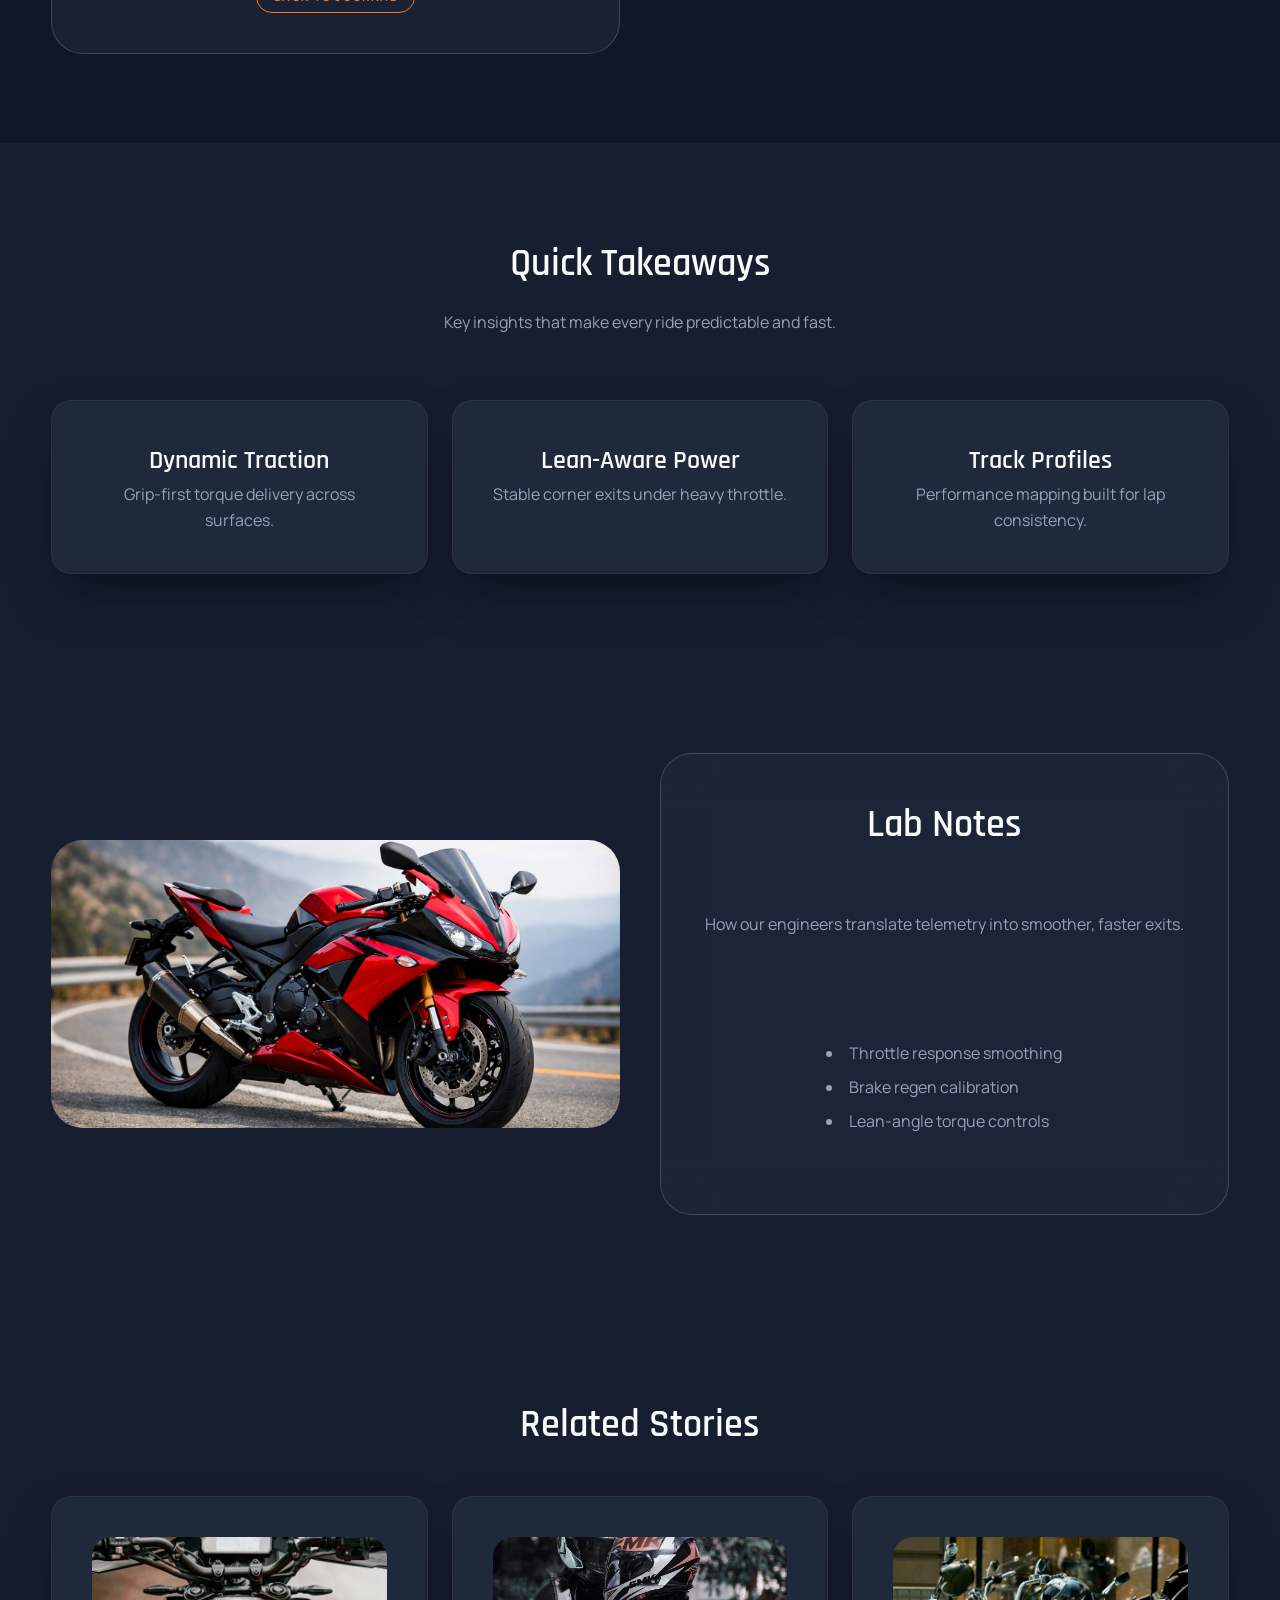
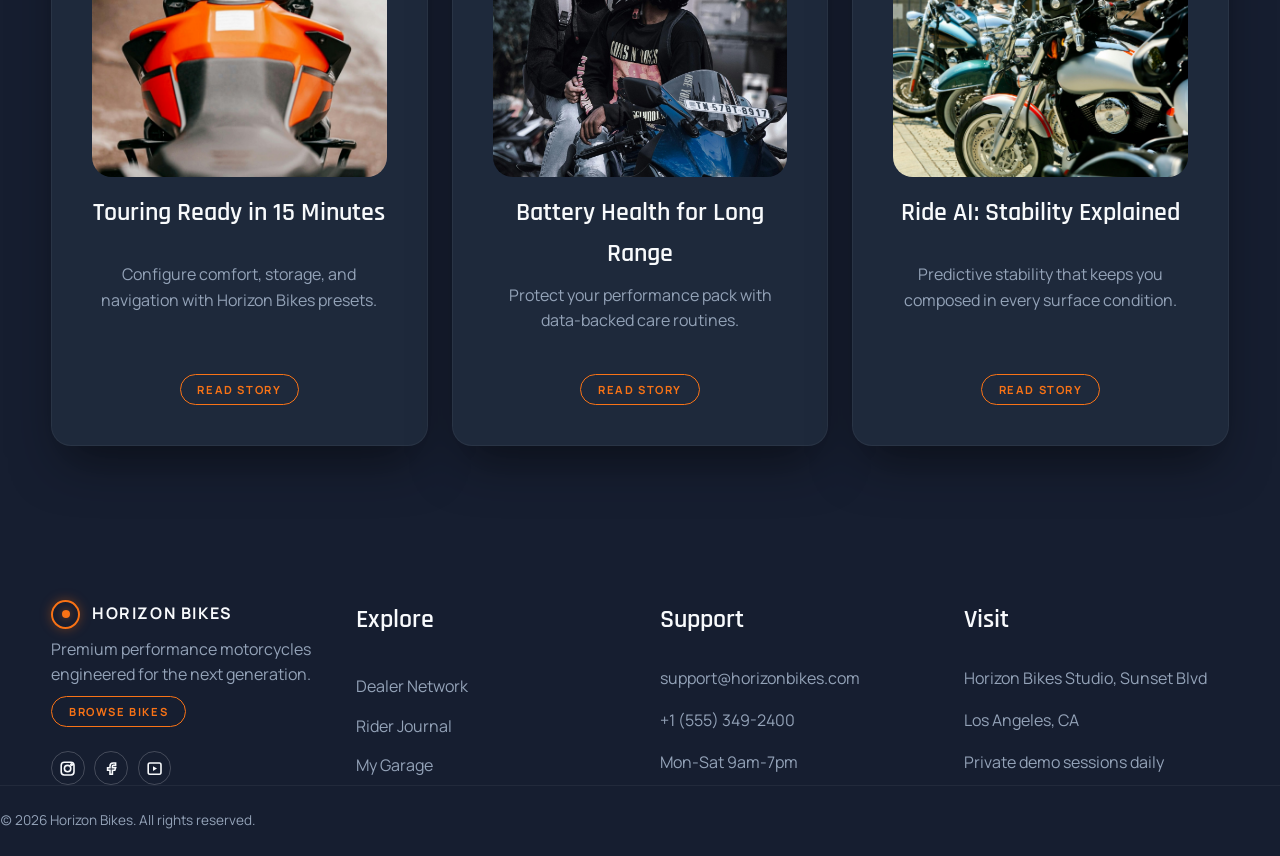
==== commit 671ab2b4: "Update site content: Add new premium animations and styles, including energy streak background and l" ====
--- a/blog-detail.html
+++ b/blog-detail.html
@@ -1,11 +1,13 @@
 ﻿<!doctype html>
 <html lang="en">
+
 <head>
   <meta charset="UTF-8" />
   <meta name="viewport" content="width=device-width, initial-scale=1.0" />
   <title>Horizon Bikes | Blog Detail</title>
   <link rel="stylesheet" href="style.css" />
 </head>
+
 <body class="page">
   <header class="site-header">
     <div class="nav-bar">
@@ -14,7 +16,6 @@
           <span class="logo-mark" aria-hidden="true"></span>
           <span class="brand-text">
             <span class="brand-name">Horizon Bikes</span>
-            <span class="brand-tag">Ride the Future.</span>
           </span>
         </a>
         <nav class="nav-links" aria-label="Primary">
@@ -24,28 +25,24 @@
           <a class="nav-link" href="dealers.html">Dealers</a>
           <a class="nav-link" href="blog.html">Blog</a>
           <a class="nav-link" href="portal-bikes.html">My Bikes</a>
-          <a class="nav-link" href="portal-service.html">Service</a>
+          <a class="nav-link" href="services.html">Service</a>
           <a class="nav-link" href="contact.html">Contact</a>
           <a class="nav-link" href="dashboard.html">Dashboard</a>
         </nav>
         <div class="nav-actions">
-            <button class="icon-btn theme-toggle" id="theme-toggle" type="button" aria-pressed="false" aria-label="Toggle theme">
-              <svg viewBox="0 0 24 24" aria-hidden="true" focusable="false">
-                <circle cx="12" cy="12" r="5"></circle>
-                <path d="M12 2v3M12 19v3M2 12h3M19 12h3M4.5 4.5l2.2 2.2M17.3 17.3l2.2 2.2M4.5 19.5l2.2-2.2M17.3 6.7l2.2-2.2"></path>
-              </svg>
-            </button>
-            <button class="nav-dashboard-icon" type="button" aria-label="Open navigation menu" aria-controls="mobile-menu" aria-expanded="false">
-              <svg viewBox="0 0 24 24" aria-hidden="true" focusable="false">
-                <rect x="4" y="4" width="7" height="7" rx="1"></rect>
-                <rect x="13" y="4" width="7" height="7" rx="1"></rect>
-                <rect x="4" y="13" width="7" height="7" rx="1"></rect>
-                <rect x="13" y="13" width="7" height="7" rx="1"></rect>
-              </svg>
-            </button>
-            <a class="btn btn-outline btn-small" href="login.html">Login</a>
-            <a class="btn btn-small" href="register.html">Register</a>
-          <button class="icon-btn menu-toggle" id="menu-toggle" type="button" aria-expanded="false" aria-controls="mobile-menu" aria-label="Open menu">
+          <button class="icon-btn theme-toggle" id="theme-toggle" type="button" aria-pressed="false"
+            aria-label="Toggle theme">
+            <svg viewBox="0 0 24 24" aria-hidden="true" focusable="false">
+              <circle cx="12" cy="12" r="5"></circle>
+              <path
+                d="M12 2v3M12 19v3M2 12h3M19 12h3M4.5 4.5l2.2 2.2M17.3 17.3l2.2 2.2M4.5 19.5l2.2-2.2M17.3 6.7l2.2-2.2">
+              </path>
+            </svg>
+          </button>
+          <a class="nav-btn nav-btn-outline" href="login.html">Login</a>
+          <a class="nav-btn" href="register.html">Sign Up</a>
+          <button class="icon-btn menu-toggle" id="menu-toggle" type="button" aria-expanded="false"
+            aria-controls="mobile-menu" aria-label="Open menu">
             <span></span><span></span><span></span>
           </button>
         </div>
@@ -61,7 +58,7 @@
           <a class="nav-link" data-close href="dealers.html">Dealers</a>
           <a class="nav-link" data-close href="blog.html">Blog</a>
           <a class="nav-link" data-close href="portal-bikes.html">My Bikes</a>
-          <a class="nav-link" data-close href="portal-service.html">Service</a>
+          <a class="nav-link" data-close href="services.html">Service</a>
           <a class="nav-link" data-close href="contact.html">Contact</a>
           <a class="nav-link" data-close href="dashboard.html">Dashboard</a>
         </div>
@@ -240,5 +237,5 @@
 
   <script src="main.js"></script>
 </body>
-</html>
-
+
+</html>
--- a/style.css
+++ b/style.css
@@ -1,32 +1,35 @@
 ﻿@import url("https://fonts.googleapis.com/css2?family=Rajdhani:wght@400;500;600;700&family=Manrope:wght@300;400;500;600;700&display=swap");
 
 :root {
-  --bg-dark: #0a0c10;
-  --bg-light: #f5f7fa;
-  --surface-dark: rgba(255,255,255,0.05);
-  --surface-light: #ffffff;
-  --glass-dark: rgba(255,255,255,0.08);
-  --glass-light: rgba(255,255,255,0.7);
-  --text-dark: #e8edf4;
-  --text-light: #0b0f14;
-  --muted-dark: #a8b1bf;
-  --muted-light: #4b5563;
-  --accent: #ff6a00;
+  --bg-dark: #0F172A;
+  --bg-light: #F9FAFB;
+  --surface-dark: #1E293B;
+  --surface-light: #FFFFFF;
+  --glass-dark: rgba(30, 41, 59, 0.7);
+  --glass-light: rgba(255, 255, 255, 0.75);
+  --text-dark: #F8FAFC;
+  --text-light: #111827;
+  --muted-dark: #94A3B8;
+  --muted-light: #6B7280;
+  --accent: #F97316;
+  --accent-glow: rgba(249, 115, 22, 0.4);
 
   --radius-s: 0.75rem;
   --radius-m: 1.25rem;
   --radius-l: 2rem;
-  --blur: 18px;
-  --shadow-neo-dark: 14px 14px 28px rgba(0,0,0,0.45), inset -6px -6px 12px rgba(255,255,255,0.03);
-  --shadow-neo-light: 14px 14px 28px rgba(15,23,42,0.12), inset -6px -6px 12px rgba(255,255,255,0.75);
+  --radius-xl: 3.5rem;
+  --blur: 24px;
+
+  --shadow-premium: 0 25px 50px -12px rgba(0, 0, 0, 0.5);
+  --shadow-glass: 0 10px 15px -3px rgba(0, 0, 0, 0.1), 0 4px 6px -2px rgba(0, 0, 0, 0.05);
 
   --space-1: 0.5rem;
-  --space-2: 0.9rem;
-  --space-3: 1.4rem;
-  --space-4: 2.2rem;
-  --space-5: 3.2rem;
-
-  --container: 72rem;
+  --space-2: 1rem;
+  --space-3: 1.5rem;
+  --space-4: 2.5rem;
+  --space-5: 4rem;
+
+  --container: 75rem;
   --font-display: "Rajdhani", sans-serif;
   --font-body: "Manrope", sans-serif;
 }
@@ -49,13 +52,121 @@
   --glass: var(--glass-dark);
   --text: var(--text-dark);
   --muted: var(--muted-dark);
-  --shadow-neo: var(--shadow-neo-dark);
+  --shadow-neo: var(--shadow-premium);
 
   font-family: var(--font-body);
-  background: radial-gradient(circle at top, rgba(255,106,0,0.08), transparent 45%), var(--bg);
+  background: var(--bg);
   color: var(--text);
   line-height: 1.6;
-  min-height: 100vh;
+  position: relative;
+  /* Set relative to allow absolute positioning of background */
+}
+
+/* ANTI-GRAVITY BACKGROUND STYLES */
+
+/* Container for the background animation - fixed to viewport */
+#anti-gravity-bg {
+  position: fixed;
+  top: 0;
+  left: 0;
+  width: 100%;
+  height: 100%;
+  z-index: -1;
+  /* Ensures it stays behind all content */
+  overflow: hidden;
+  pointer-events: none;
+  /* Allows clicks to pass through */
+  /* Background gradient based on theme */
+  background: radial-gradient(circle at bottom left, var(--bg-dark), #000000);
+}
+
+body[data-theme="light"] #anti-gravity-bg {
+  background: radial-gradient(circle at bottom left, #f3f4f6, #ffffff);
+}
+
+/* Individual particle style - Firefly */
+/* Individual particle style - Energy Streak */
+.energy-streak {
+  position: absolute;
+  width: 2px;
+  /* Thin streak */
+  background: linear-gradient(to top, rgba(255, 255, 255, 0), rgba(255, 255, 255, 0.8), rgba(255, 255, 255, 0));
+  opacity: 0;
+  border-radius: 4px;
+  filter: blur(1px);
+  /* Soft glow feel */
+  /* Upward motion with variable duration */
+  animation: riseEnergy var(--duration) linear infinite;
+  box-shadow: 0 0 6px 0px rgba(255, 255, 255, 0.4);
+}
+
+body[data-theme="light"] .energy-streak {
+  background: linear-gradient(to top, rgba(249, 115, 22, 0), rgba(249, 115, 22, 0.8), rgba(249, 115, 22, 0));
+  box-shadow: 0 0 6px 0px var(--accent-glow);
+}
+
+/* Upward floating motion */
+@keyframes riseEnergy {
+  0% {
+    transform: translateY(110vh) translateX(0) scaleY(1);
+    opacity: 0;
+  }
+
+  15% {
+    opacity: var(--max-opacity, 0.5);
+  }
+
+  85% {
+    opacity: var(--max-opacity, 0.5);
+  }
+
+  100% {
+    transform: translateY(-20vh) translateX(var(--drift, 20px)) scaleY(1.2);
+    /* Move up and slightly sideways */
+    opacity: 0;
+  }
+}
+
+
+
+
+
+/* Page Transition Overlay */
+body::after {
+  content: "";
+  position: fixed;
+  inset: 0;
+  background: var(--bg);
+  z-index: 9999;
+  pointer-events: none;
+  opacity: 0;
+  transition: opacity 0.6s ease;
+}
+
+body.page-loading::after {
+  opacity: 1;
+}
+
+/* Noise/Grain Texture */
+.noise-overlay {
+  position: fixed;
+  inset: 0;
+  background-image: url("https://grainy-gradients.vercel.app/noise.svg");
+  opacity: 0.05;
+  pointer-events: none;
+  z-index: 100;
+  mix-blend-mode: overlay;
+}
+
+
+body::before {
+  content: "";
+  position: fixed;
+  inset: 0;
+  background: radial-gradient(circle at 20% 20%, rgba(249, 115, 22, 0.05), transparent 40%),
+    radial-gradient(circle at 80% 80%, rgba(249, 115, 22, 0.03), transparent 40%);
+  z-index: -1;
+  pointer-events: none;
 }
 
 body[data-theme="light"] {
@@ -64,31 +175,29 @@
   --glass: var(--glass-light);
   --text: var(--text-light);
   --muted: var(--muted-light);
-  --shadow-neo: var(--shadow-neo-light);
-
-  background: radial-gradient(circle at top, rgba(255,106,0,0.12), transparent 45%), var(--bg);
+  --shadow-neo: var(--shadow-glass);
 }
 
 .home-2-page {
-  background: linear-gradient(180deg, rgba(10,12,16,0.78), rgba(10,12,16,0.92)), url("https://images.pexels.com/photos/5027471/pexels-photo-5027471.jpeg?auto=compress&cs=tinysrgb&dpr=2&h=1080&w=1920");
+  background: linear-gradient(180deg, rgba(10, 12, 16, 0.78), rgba(10, 12, 16, 0.92)), url("https://images.pexels.com/photos/5027471/pexels-photo-5027471.jpeg?auto=compress&cs=tinysrgb&dpr=2&h=1080&w=1920");
   background-size: cover;
   background-position: center;
 }
 
 body[data-theme="light"].home-2-page {
-  background: linear-gradient(180deg, rgba(230,233,238,0.88), rgba(230,233,238,0.97)), url("https://images.pexels.com/photos/5027471/pexels-photo-5027471.jpeg?auto=compress&cs=tinysrgb&dpr=2&h=1080&w=1920");
+  background: linear-gradient(180deg, rgba(230, 233, 238, 0.88), rgba(230, 233, 238, 0.97)), url("https://images.pexels.com/photos/5027471/pexels-photo-5027471.jpeg?auto=compress&cs=tinysrgb&dpr=2&h=1080&w=1920");
   background-size: cover;
   background-position: center;
 }
 
 .motorcycles-page {
-  background: linear-gradient(180deg, rgba(10,12,16,0.78), rgba(10,12,16,0.92)), url("https://images.pexels.com/photos/5027471/pexels-photo-5027471.jpeg?auto=compress&cs=tinysrgb&dpr=2&h=1080&w=1920");
+  background: linear-gradient(180deg, rgba(10, 12, 16, 0.78), rgba(10, 12, 16, 0.92)), url("https://images.pexels.com/photos/5027471/pexels-photo-5027471.jpeg?auto=compress&cs=tinysrgb&dpr=2&h=1080&w=1920");
   background-size: cover;
   background-position: center;
 }
 
 body[data-theme="light"].motorcycles-page {
-  background: linear-gradient(180deg, rgba(230,233,238,0.88), rgba(230,233,238,0.97)), url("https://images.pexels.com/photos/5027471/pexels-photo-5027471.jpeg?auto=compress&cs=tinysrgb&dpr=2&h=1080&w=1920");
+  background: linear-gradient(180deg, rgba(230, 233, 238, 0.88), rgba(230, 233, 238, 0.97)), url("https://images.pexels.com/photos/5027471/pexels-photo-5027471.jpeg?auto=compress&cs=tinysrgb&dpr=2&h=1080&w=1920");
   background-size: cover;
   background-position: center;
 }
@@ -125,7 +234,9 @@
 
 h2 {
   font-size: clamp(1.7rem, 3vw, 2.6rem);
-}
+  margin-bottom: var(--space-2);
+}
+
 
 h3 {
   font-size: clamp(1.2rem, 2.4vw, 1.6rem);
@@ -136,6 +247,20 @@
   text-align: center;
 }
 
+.section h2+p {
+  margin-bottom: var(--space-5);
+  max-width: 600px;
+  margin-inline: auto;
+}
+
+.section h2+.grid,
+.section h2+.stack,
+.section h2+.split-grid {
+  margin-top: var(--space-4);
+}
+
+
+
 .page {
   overflow-x: hidden;
 }
@@ -150,11 +275,11 @@
 }
 
 .section.alt {
-  background: rgba(255,255,255,0.03);
+  background: rgba(255, 255, 255, 0.03);
 }
 
 body[data-theme="light"] .section.alt {
-  background: rgba(15,23,42,0.04);
+  background: rgba(15, 23, 42, 0.04);
 }
 
 .center {
@@ -165,15 +290,36 @@
   flex-wrap: wrap;
 }
 
+.panel,
+.hero-panel {
+  padding: var(--space-4);
+}
+
+
 .card .center,
+.panel .center,
+.neo-card .center,
 .hero-panel .center {
-  margin-top: var(--space-1);
-}
+  margin-top: var(--space-4);
+}
+
+
+.card .center,
+.neo-card .center {
+  margin-top: auto !important;
+  padding-top: var(--space-4);
+}
+
+
+
+
+
 
 .stack {
   display: grid;
-  gap: var(--space-3);
-}
+  gap: var(--space-4);
+}
+
 
 .grid {
   display: grid;
@@ -195,21 +341,63 @@
 .glass {
   background: var(--glass);
   backdrop-filter: blur(var(--blur));
-  border: 1px solid rgba(255,255,255,0.16);
+  border: 1px solid rgba(255, 255, 255, 0.16);
   border-radius: var(--radius-l);
 }
 
 body[data-theme="light"] .glass {
-  border-color: rgba(15,23,42,0.12);
+  border-color: rgba(15, 23, 42, 0.12);
 }
 
 .neo-card {
   background: var(--surface);
   border-radius: var(--radius-m);
   box-shadow: var(--shadow-neo);
-  padding: var(--space-3);
+  padding: var(--space-4);
   text-align: center;
-}
+  transition: transform 0.6s cubic-bezier(0.19, 1, 0.22, 1), box-shadow 0.6s ease, border-color 0.6s ease;
+  border: 1px solid rgba(255, 255, 255, 0.05);
+  position: relative;
+  overflow: hidden;
+  transform-style: preserve-3d;
+  display: flex;
+  flex-direction: column;
+}
+
+
+.neo-card:hover {
+  transform: translateY(-15px) rotateX(4deg);
+  border-color: var(--accent);
+  box-shadow: 0 30px 60px -10px rgba(0, 0, 0, 0.5), 0 0 20px var(--accent-glow);
+}
+
+.neo-card img {
+  transition: transform 0.8s cubic-bezier(0.19, 1, 0.22, 1), filter 0.8s ease;
+}
+
+.neo-card:hover img {
+  transform: scale(1.05) translateZ(20px);
+  filter: brightness(1.1) drop-shadow(0 0 15px var(--accent));
+}
+
+.neo-card::after {
+  content: "";
+  position: absolute;
+  inset: 0;
+  background: radial-gradient(circle at var(--mouse-x, 50%) var(--mouse-y, 50%), rgba(249, 115, 22, 0.12), transparent 75%);
+  opacity: 0;
+  transition: opacity 0.4s ease;
+  pointer-events: none;
+}
+
+.neo-card:hover::after {
+  opacity: 1;
+}
+
+body[data-theme="light"] .neo-card {
+  border-color: rgba(0, 0, 0, 0.05);
+}
+
 
 .eyebrow {
   text-transform: uppercase;
@@ -217,23 +405,40 @@
   font-size: 0.75rem;
   color: var(--accent);
   text-align: center;
-}
+  margin-bottom: var(--space-1);
+}
+
+.center {
+  display: flex;
+  justify-content: center;
+  align-items: center;
+  width: 100%;
+}
+
 
 .btn {
   display: inline-flex;
   align-items: center;
   justify-content: center;
-  padding: 0.6rem 1.3rem;
+  padding: 0.8rem 1.8rem;
   border-radius: 999px;
   border: none;
   background: var(--accent);
-  color: #03100b;
-  font-weight: 600;
+  color: #FFFFFF;
+  font-weight: 700;
   text-transform: uppercase;
-  font-size: 0.78rem;
-  letter-spacing: 0.06rem;
+  font-size: 0.85rem;
+  letter-spacing: 0.1rem;
   line-height: 1.2;
-  box-shadow: 0 0 22px rgba(255,106,0,0.25);
+  transition: all 0.3s cubic-bezier(0.4, 0, 0.2, 1);
+  box-shadow: 0 10px 20px -5px var(--accent-glow);
+  cursor: pointer;
+}
+
+.btn:hover {
+  transform: translateY(-2px);
+  box-shadow: 0 15px 30px -5px var(--accent-glow);
+  filter: brightness(1.1);
 }
 
 .btn-outline {
@@ -252,7 +457,7 @@
   width: 2.4rem;
   height: 2.4rem;
   border-radius: 50%;
-  border: 1px solid rgba(255,255,255,0.15);
+  border: 1px solid rgba(255, 255, 255, 0.15);
   background: transparent;
   color: var(--text);
   display: grid;
@@ -268,105 +473,188 @@
 }
 
 .logo-mark {
-  width: 2.4rem;
-  height: 2.4rem;
+  width: 1.8rem;
+  /* Reduced from 2.4rem */
+  height: 1.8rem;
+  /* Reduced from 2.4rem */
   border-radius: 50%;
   border: 2px solid var(--accent);
   display: grid;
   place-items: center;
   position: relative;
-  box-shadow: 0 0 18px rgba(255,106,0,0.35);
+  box-shadow: 0 0 12px rgba(255, 106, 0, 0.35);
 }
 
 .logo-mark::before {
   content: "";
-  width: 0.7rem;
-  height: 0.7rem;
+  width: 0.5rem;
+  /* Reduced from 0.7rem */
+  height: 0.5rem;
+  /* Reduced from 0.7rem */
   border-radius: 50%;
   background: var(--accent);
-  box-shadow: 0 0 12px rgba(255,106,0,0.5);
-}
+  box-shadow: 0 0 8px rgba(255, 106, 0, 0.5);
+}
+
 .brand {
   display: flex;
+  flex-direction: row;
   align-items: center;
-  gap: var(--space-2);
+  gap: 0.75rem;
+  flex-shrink: 0;
+  text-decoration: none;
+}
+
+
+
+.brand-text {
+  display: flex;
+  flex-direction: row;
+  align-items: baseline;
+  gap: 0.5rem;
   min-width: 0;
 }
 
-.brand-text {
-  display: grid;
-  gap: 0.1rem;
-  min-width: 0;
-}
 
 .brand-name {
+  font-weight: 700;
+  font-size: 1rem;
+  letter-spacing: 0.1rem;
+  text-transform: uppercase;
+  white-space: nowrap;
+}
+
+
+
+.brand-tag {
+  display: none;
+}
+
+
+
+
+
+.site-header {
+  position: fixed;
+  top: 0;
+  left: 0;
+  width: 100%;
+  z-index: 1000;
+  backdrop-filter: blur(12px);
+}
+
+.nav-bar {
+  background: rgba(15, 23, 42, 0.85);
+  border-bottom: 1px solid rgba(255, 255, 255, 0.08);
+  width: 100%;
+  transition: all 0.3s ease;
+}
+
+body[data-theme="light"] .nav-bar {
+  background: rgba(249, 250, 251, 0.9);
+  border-color: rgba(15, 23, 42, 0.08);
+}
+
+.nav-inner {
+  display: flex;
+  align-items: center;
+  justify-content: space-between;
+  gap: var(--space-4);
+  padding: 0.75rem 0;
+}
+
+
+.nav-links {
+  display: flex;
+  gap: 0.5rem;
+  align-items: center;
+  margin-right: auto;
+  margin-left: 1rem;
+  white-space: nowrap;
+  flex-wrap: nowrap;
+  flex-shrink: 1;
+}
+
+
+
+
+
+
+
+.nav-link {
+  font-size: 0.7rem;
   font-weight: 600;
-  font-size: 1rem;
-}
-
-.brand-tag {
-  font-size: 0.75rem;
   color: var(--muted);
-  letter-spacing: 0.08rem;
   text-transform: uppercase;
-}
-
-.site-header {
-  position: sticky;
-  top: 0;
-  z-index: 100;
-  backdrop-filter: blur(12px);
-}
-
-.nav-bar {
-  background: rgba(5,7,10,0.72);
-  border-bottom: 1px solid rgba(255,255,255,0.08);
-  width: 100%;
-}
-
-body[data-theme="light"] .nav-bar {
-  background: rgba(255,255,255,0.9);
-  border-color: rgba(15,23,42,0.08);
-}
-
-.nav-inner {
-  display: flex;
+  letter-spacing: 0.05rem;
+  padding: 0.5rem 0.5rem;
+  border-radius: var(--radius-s);
+  transition: all 0.2s ease;
+  white-space: nowrap;
+}
+
+.nav-link:hover,
+.nav-link.active {
+  color: var(--accent);
+  background: rgba(249, 115, 22, 0.05);
+}
+
+.nav-actions {
+  display: flex !important;
   align-items: center;
-  gap: var(--space-3);
-  padding: 1rem 0;
-  max-width: 100%;
-}
-
-.nav-links {
-  display: flex;
-  gap: var(--space-3);
-  list-style: none;
+  gap: 1.2rem;
+  margin-left: 1.5rem;
+  margin-right: 4rem;
+  padding-right: 0;
+  flex-shrink: 0;
+  visibility: visible !important;
+  opacity: 1 !important;
+}
+
+.nav-actions .theme-toggle {
+  display: flex !important;
+  order: -1;
+  margin-right: 0.5rem;
+}
+
+
+
+/* Rounded Stylish Buttons for Navigation */
+.nav-btn {
+  padding: 0.4rem 1rem;
+  font-size: 0.72rem;
+  border-radius: 999px;
+  font-weight: 700;
+  text-transform: uppercase;
+  letter-spacing: 0.05rem;
+  transition: all 0.3s cubic-bezier(0.4, 0, 0.2, 1);
+  display: inline-flex !important;
+  align-items: center;
   justify-content: center;
-  flex: 1;
-}
-
-.nav-link {
-  font-size: 0.9rem;
-  color: var(--muted);
-}
-
-.nav-link.active,
-.nav-link:hover {
+  white-space: nowrap;
+  flex-shrink: 0;
+}
+
+.nav-btn-outline {
+  background: transparent;
+  border: 1.5px solid var(--accent);
   color: var(--accent);
 }
 
-.nav-actions {
+.nav-btn-outline:hover {
+  background: var(--accent);
+  color: #FFFFFF;
+}
+
+/* Center Dashboard Logic */
+.dashboard-nav {
   display: flex;
   align-items: center;
-  gap: var(--space-2);
-  flex-shrink: 0;
-  min-width: 0;
-}
-
-.nav-actions .theme-toggle {
-  margin-left: 0.4rem;
-  order: 2;
-}
+  gap: 1rem;
+}
+
+/* Consolidated actions */
+
 
 .nav-actions .menu-toggle {
   order: 4;
@@ -397,7 +685,7 @@
   width: 2.6rem;
   height: 2.6rem;
   border-radius: 50%;
-  border: 1px solid rgba(255,255,255,0.2);
+  border: 1px solid rgba(255, 255, 255, 0.2);
   background: transparent;
   display: none;
   flex-direction: column;
@@ -416,7 +704,7 @@
 .mobile-menu {
   position: fixed;
   inset: 0;
-  background: rgba(2,4,8,0.7);
+  background: rgba(2, 4, 8, 0.7);
   display: flex;
   justify-content: center;
   align-items: flex-start;
@@ -441,7 +729,7 @@
   gap: var(--space-3);
   max-height: calc(100vh - 7rem);
   overflow-y: auto;
-  background: rgba(5,7,12,0.92);
+  background: rgba(5, 7, 12, 0.92);
   transform: translateY(-12px);
   opacity: 0;
   transition: transform 0.2s ease, opacity 0.2s ease;
@@ -453,7 +741,7 @@
 }
 
 body[data-theme="light"] .menu-panel {
-  background: rgba(245,247,250,0.96);
+  background: rgba(245, 247, 250, 0.96);
 }
 
 .menu-links {
@@ -480,71 +768,417 @@
   letter-spacing: 0.08rem;
 }
 
-.hero {
+/* --- ANIMATION PRIMITIVES --- */
+
+@keyframes speedTrail {
+  0% {
+    transform: translateX(-100%) skewX(-15deg);
+    opacity: 0;
+  }
+
+  20% {
+    opacity: 0.3;
+  }
+
+  100% {
+    transform: translateX(200%) skewX(-15deg);
+    opacity: 0;
+  }
+}
+
+@keyframes lightRay {
+
+  0%,
+  100% {
+    opacity: 0.2;
+    transform: rotate(-20deg) scale(1);
+  }
+
+  50% {
+    opacity: 0.5;
+    transform: rotate(-15deg) scale(1.1);
+  }
+}
+
+@keyframes zoomInEffect {
+  from {
+    opacity: 0;
+    transform: scale(0.9) translateY(20px);
+  }
+
+  to {
+    opacity: 1;
+    transform: scale(1) translateY(0);
+  }
+}
+
+.reveal-zoom {
+  opacity: 0;
+  transform: scale(0.9) translateY(20px);
+  transition: all 1s cubic-bezier(0.19, 1, 0.22, 1);
+}
+
+.reveal-zoom.active {
+  opacity: 1;
+  transform: scale(1) translateY(0);
+}
+
+.reveal-slide {
+  opacity: 0;
+  transform: translateX(-30px);
+  transition: all 0.8s cubic-bezier(0.19, 1, 0.22, 1);
+}
+
+.reveal-slide.active {
+  opacity: 1;
+  transform: translateX(0);
+}
+
+/* 3D Product Viewer Container */
+.product-3d-viewer {
+  width: 100%;
+  height: 500px;
   position: relative;
-  padding: clamp(4rem, 9vw, 7rem) 0;
+  perspective: 2000px;
+  cursor: grab;
+  display: grid;
+  place-items: center;
   overflow: hidden;
 }
 
-.hero-bg {
+.product-3d-viewer:active {
+  cursor: grabbing;
+}
+
+.product-model-container {
+  width: 100%;
+  height: 100%;
+  transform-style: preserve-3d;
+  transition: transform 0.1s ease-out;
+  display: grid;
+  place-items: center;
+}
+
+.product-model-container img {
+  width: 100%;
+  max-width: 900px;
+  filter: drop-shadow(0 50px 100px rgba(0, 0, 0, 0.5));
+  user-select: none;
+  pointer-events: none;
+}
+
+/* Parallax Layers */
+.parallax-container {
+  position: relative;
+  overflow: hidden;
+}
+
+.parallax-layer {
+  position: absolute;
+  top: 0;
+  left: 0;
+  width: 100%;
+  height: 110%;
+  /* Extra height for movement */
+  background-size: cover;
+  background-position: center;
+  will-change: transform;
+}
+
+.parallax-layer-bg {
+  z-index: 1;
+  transform: scale(1.1);
+  filter: blur(6px) brightness(0.5);
+}
+
+body[data-theme="light"] .parallax-layer-bg {
+  filter: blur(6px) brightness(0.9);
+}
+
+
+.parallax-layer-mid {
+  z-index: 2;
+}
+
+.parallax-layer-fg {
+  z-index: 3;
+  pointer-events: none;
+}
+
+/* Light Ray / Speed Trail Decor */
+.speed-decorator {
+  position: absolute;
+  top: 0;
+  left: 0;
+  width: 400px;
+  height: 1px;
+  background: linear-gradient(90deg, transparent, rgba(255, 255, 255, 0.4), var(--accent), transparent);
+  animation: speedTrail 2.5s linear infinite;
+  z-index: 4;
+  filter: blur(2px);
+}
+
+.ray-decorator {
+  position: absolute;
+  top: -30%;
+  left: 10%;
+  width: 250px;
+  height: 200%;
+  background: linear-gradient(to bottom, rgba(255, 115, 22, 0.15), rgba(255, 255, 255, 0.05), transparent);
+  transform: rotate(-25deg);
+  animation: lightRay 8s ease-in-out infinite;
+  z-index: 2;
+  pointer-events: none;
+  filter: blur(60px);
+}
+
+
+/* --- PREMIUM HERO SYSTEM --- */
+
+.hero-premium {
+  position: relative;
+  min-height: 100vh;
+  display: flex;
+  align-items: center;
+  justify-content: center;
+  overflow: hidden;
+  padding: 8rem 0;
+  background: var(--bg);
+}
+
+.hero-visual {
+  position: absolute;
+  inset: -10%;
+  /* Extra room for parallax */
+  z-index: 0;
+  pointer-events: none;
+}
+
+.hero-bg-media {
   position: absolute;
   inset: 0;
   background-size: cover;
   background-position: center;
-  opacity: 0.25;
-  z-index: 0;
-}
-
-.hero > .container {
+  filter: brightness(0.5) saturate(1.1) blur(6px);
+  /* Slightly brighter but still dark enough */
+  will-change: transform;
+  transform: scale(1.05);
+  /* Prevent blur edges from showing */
+}
+
+body[data-theme="light"] .hero-bg-media {
+  filter: brightness(0.6) saturate(0.9) blur(6px);
+  /* Dark enough for white text in light mode too */
+}
+
+
+
+.hero-overlay {
+  position: absolute;
+  inset: 0;
+  background: linear-gradient(to top, rgba(0, 0, 0, 0.9) 0%, rgba(0, 0, 0, 0.3) 100%);
+  /* Dark cinematic fade */
+  z-index: 1;
+}
+
+
+.hero-motion-shape {
+  position: absolute;
+  top: 50%;
+  left: 50%;
+  width: 70vw;
+  height: 70vw;
+  background: radial-gradient(circle, var(--accent) 0%, transparent 70%);
+  opacity: 0.12;
+  filter: blur(140px);
+  transform: translate(-50%, -50%);
+  animation: floatOrb 25s infinite alternate ease-in-out;
+  z-index: 2;
+}
+
+body[data-theme="light"] .hero-motion-shape {
+  opacity: 0.08;
+}
+
+
+@keyframes floatOrb {
+  0% {
+    transform: translate(-60%, -40%) scale(1);
+  }
+
+  100% {
+    transform: translate(-40%, -60%) scale(1.3);
+  }
+}
+
+.hero-content {
   position: relative;
-  z-index: 1;
-}
-
-.hero-grid {
-  display: grid;
-  gap: var(--space-4);
+  z-index: 10;
+  text-align: center;
+  width: 100%;
+}
+
+.hero-text-stack {
+  display: flex;
+  flex-direction: column;
+  gap: 1.5rem;
   align-items: center;
-  grid-template-columns: repeat(auto-fit, minmax(18rem, 1fr));
-}
-
-.hero-stack .container {
-  display: grid;
-  gap: var(--space-4);
-  justify-items: center;
-}
-
-.hero-card {
-  padding: var(--space-4);
-}
-
-.hero-panel {
-  padding: var(--space-4);
-}
-
-.hero-blog .container.glass {
-  padding: calc(var(--space-4) + 0.25rem) var(--space-4);
-}
-
-.hero-media {
-  padding: var(--space-2);
-}
-
-.hero-media.wide {
-  width: min(100%, 56rem);
-  margin: 0 auto;
-}
-
-.hero-media.wide img {
-  height: clamp(18rem, 42vw, 28rem);
-}
-
-.hero-media img {
-  width: 100%;
-  height: clamp(16rem, 40vw, 25rem);
-  object-fit: cover;
-  border-radius: var(--radius-l);
-  margin-inline: auto;
-}
+}
+
+.hero-eyebrow {
+  color: var(--accent);
+  text-transform: uppercase;
+  letter-spacing: 0.3em;
+  font-size: 0.85rem;
+  font-weight: 700;
+  opacity: 0;
+  transform: translateY(20px);
+}
+
+
+.hero-title {
+  font-family: var(--font-display);
+  font-size: clamp(3.5rem, 12vw, 8.5rem);
+  line-height: 0.85;
+  font-weight: 700;
+  text-transform: uppercase;
+  letter-spacing: -0.04em;
+  opacity: 0;
+  transform: translateY(60px);
+  margin: 0;
+  color: #fff;
+  text-shadow: 0 10px 30px rgba(0, 0, 0, 0.3);
+}
+
+.scramble-char {
+  color: var(--accent);
+  opacity: 0.7;
+  font-weight: 400;
+}
+
+
+.hero-subtitle {
+  font-size: clamp(1rem, 2.5vw, 1.6rem);
+  color: var(--muted-dark);
+  /* Keep light color for dark background */
+  max-width: 600px;
+  line-height: 1.4;
+  opacity: 0;
+  transform: translateY(30px);
+  font-weight: 300;
+  letter-spacing: 0.02em;
+}
+
+
+body[data-theme="light"] .hero-title {
+  color: #ffffff;
+  /* Revert to white for better readability on images */
+  text-shadow: 0 4px 20px rgba(0, 0, 0, 0.4);
+}
+
+body[data-theme="light"] .hero-subtitle {
+  color: #e2e8f0;
+  /* Light gray for readability on darkened background */
+}
+
+
+
+.hero-actions {
+  margin-top: 3rem;
+  opacity: 0;
+  transform: translateY(30px);
+}
+
+.btn-premium {
+  padding: 1.4rem 4rem;
+  font-size: 1.1rem;
+  border-radius: 999px;
+  background: var(--accent);
+  color: white;
+  text-decoration: none;
+  font-weight: 800;
+  text-transform: uppercase;
+  letter-spacing: 0.15em;
+  box-shadow: 0 0 30px var(--accent-glow);
+  transition: all 0.5s cubic-bezier(0.19, 1, 0.22, 1);
+  position: relative;
+  overflow: hidden;
+}
+
+.btn-premium::after {
+  content: "";
+  position: absolute;
+  inset: 0;
+  background: white;
+  opacity: 0;
+  transition: opacity 0.3s ease;
+}
+
+.btn-premium:hover {
+  transform: translateY(-8px) scale(1.05);
+  box-shadow: 0 0 60px var(--accent-glow);
+  filter: brightness(1.2);
+}
+
+/* Animations Triggered by Class */
+.hero-premium.active .hero-title {
+  animation: heroFadeUp 1.2s forwards cubic-bezier(0.19, 1, 0.22, 1);
+}
+
+.hero-premium.active .hero-subtitle {
+  animation: heroFadeUp 1.2s forwards cubic-bezier(0.19, 1, 0.22, 1) 0.4s;
+}
+
+.hero-premium.active .hero-actions {
+  animation: heroFadeUp 1.2s forwards cubic-bezier(0.19, 1, 0.22, 1) 0.8s;
+}
+
+@keyframes heroFadeUp {
+  from {
+    opacity: 0;
+    transform: translateY(60px) scale(0.95);
+  }
+
+  to {
+    opacity: 1;
+    transform: translateY(0) scale(1);
+  }
+}
+
+.hero-premium.active .hero-eyebrow {
+  animation: heroFadeUp 1.2s forwards cubic-bezier(0.19, 1, 0.22, 1);
+}
+
+
+/* Scroll Effects */
+.reveal {
+  opacity: 0;
+  transform: translateY(40px);
+  transition: all 1s cubic-bezier(0.19, 1, 0.22, 1);
+}
+
+.reveal.active {
+  opacity: 1;
+  transform: translateY(0);
+}
+
+/* Floating Animation for Visuals */
+.float-premium {
+  animation: floatingPremium 8s infinite ease-in-out;
+}
+
+@keyframes floatingPremium {
+
+  0%,
+  100% {
+    transform: translateY(0) rotate(0);
+  }
+
+  50% {
+    transform: translateY(-30px) rotate(2deg);
+  }
+}
+
 
 .stat-row {
   display: grid;
@@ -557,16 +1191,25 @@
   width: 2.2rem;
   height: 2.2rem;
   border-radius: 50%;
-  border: 1px solid rgba(255,255,255,0.22);
+  border: 1px solid rgba(255, 255, 255, 0.22);
   display: grid;
   place-items: center;
   margin: 0 auto var(--space-1);
-  background: rgba(255,255,255,0.04);
-}
+  background: rgba(255, 255, 255, 0.04);
+  transition: all 0.4s cubic-bezier(0.19, 1, 0.22, 1);
+}
+
+.neo-card:hover .ai-icon {
+  transform: scale(1.1) rotate(15deg);
+  border-color: var(--accent);
+  color: var(--accent);
+  box-shadow: 0 0 15px var(--accent-glow);
+}
+
 
 body[data-theme="light"] .ai-icon {
-  border-color: rgba(15,23,42,0.18);
-  background: rgba(15,23,42,0.04);
+  border-color: rgba(15, 23, 42, 0.18);
+  background: rgba(15, 23, 42, 0.04);
 }
 
 .ai-icon svg {
@@ -597,7 +1240,7 @@
   align-items: center;
   padding: 0.35rem 0.8rem;
   border-radius: 999px;
-  border: 1px solid rgba(255,255,255,0.2);
+  border: 1px solid rgba(255, 255, 255, 0.2);
   font-size: 0.75rem;
   text-transform: uppercase;
   letter-spacing: 0.05rem;
@@ -605,17 +1248,26 @@
 
 .card img {
   width: 100%;
-  height: clamp(11rem, 25vw, 15rem);
+  height: clamp(12rem, 25vw, 15rem);
+  /* Normalized height across cards */
   object-fit: cover;
   border-radius: var(--radius-m);
   margin-bottom: var(--space-2);
   margin-inline: auto;
 }
 
+.card {
+  display: flex;
+  flex-direction: column;
+  height: 100%;
+}
+
 .card-body {
   display: grid;
   gap: var(--space-1);
-}
+  flex: 1;
+}
+
 
 .card-meta {
   display: flex;
@@ -625,7 +1277,7 @@
   margin-top: var(--space-2);
 }
 
-.portal-bikes-page .card-meta + .center {
+.portal-bikes-page .card-meta+.center {
   margin-top: var(--space-2);
 }
 
@@ -633,18 +1285,29 @@
   margin-top: var(--space-3);
 }
 
-.portal-bikes-page .grid-cards .btn {
+.portal-bikes-page .grid-cards .btn,
+.motorcycles-page .grid-cards .btn,
+.blog-page .btn {
   min-width: 10.5rem;
 }
+
+
+
+
 
 .list {
   list-style: disc;
   list-style-position: inside;
   display: grid;
   gap: var(--space-1);
-  text-align: center;
+  text-align: left;
+  /* Changed from center for better alignment */
   color: var(--muted);
-}
+  width: fit-content;
+  margin: 0 auto var(--space-4);
+}
+
+
 
 .split-grid {
   display: grid;
@@ -729,8 +1392,8 @@
   width: 100%;
   padding: 0.75rem 1rem;
   border-radius: var(--radius-s);
-  border: 1px solid rgba(255,255,255,0.15);
-  background: rgba(5,7,12,0.6);
+  border: 1px solid rgba(255, 255, 255, 0.15);
+  background: rgba(5, 7, 12, 0.6);
   color: var(--text);
 }
 
@@ -738,7 +1401,7 @@
 body[data-theme="light"] .form-grid textarea,
 body[data-theme="light"] .form-grid select {
   background: #ffffff;
-  border-color: rgba(15,23,42,0.1);
+  border-color: rgba(15, 23, 42, 0.1);
   color: var(--text);
 }
 
@@ -767,42 +1430,51 @@
 }
 
 .auth-card {
-  width: min(92%, 28rem);
-  padding: var(--space-4);
+  width: min(92%, 22rem);
+  padding: 2rem;
   text-align: center;
 }
 
 .auth-card h1 {
-  margin-top: var(--space-2);
+  margin-top: 0.5rem;
+  font-size: 1.75rem;
+  white-space: nowrap;
 }
 
 .auth-subtitle {
   color: var(--muted);
-  margin-bottom: var(--space-2);
+  margin-bottom: 1rem;
+  font-size: 0.9rem;
 }
 
 .auth-brand {
-  display: inline-flex;
+  display: flex;
   align-items: center;
-  gap: 0.6rem;
+  gap: 0.5rem;
   text-decoration: none;
   color: var(--text);
+  margin-bottom: 1rem;
+  justify-content: center;
 }
 
 .auth-brand .brand-name {
   font-family: var(--font-heading);
-  font-size: clamp(1.3rem, 2.4vw, 1.8rem);
-  letter-spacing: 0.08rem;
+  font-size: 1rem;
+  letter-spacing: 0.05rem;
+  font-weight: 700;
 }
 
 .auth-form {
-  gap: var(--space-2);
-  margin-top: var(--space-2);
+  display: flex;
+  /* Changed from default to flex/grid usually but check parent usage */
+  flex-direction: column;
+  gap: 0.8rem;
+  margin-top: 1rem;
 }
 
 .input-group {
   display: grid;
-  gap: 0.5rem;
+  gap: 0.3rem;
   text-align: left;
 }
 
@@ -812,13 +1484,13 @@
   gap: 0.6rem;
   padding: 0.2rem 0.8rem;
   border-radius: 999px;
-  background: rgba(255,255,255,0.04);
-  border: 1px solid rgba(255,255,255,0.08);
+  background: rgba(255, 255, 255, 0.04);
+  border: 1px solid rgba(255, 255, 255, 0.08);
 }
 
 body[data-theme="light"] .input-shell {
-  background: rgba(15,23,42,0.04);
-  border-color: rgba(15,23,42,0.12);
+  background: rgba(15, 23, 42, 0.04);
+  border-color: rgba(15, 23, 42, 0.12);
 }
 
 .input-shell .input {
@@ -895,12 +1567,12 @@
   content: "";
   flex: 1;
   height: 1px;
-  background: rgba(255,255,255,0.14);
+  background: rgba(255, 255, 255, 0.14);
 }
 
 body[data-theme="light"] .auth-divider::before,
 body[data-theme="light"] .auth-divider::after {
-  background: rgba(15,23,42,0.14);
+  background: rgba(15, 23, 42, 0.14);
 }
 
 .auth-social-grid {
@@ -918,14 +1590,14 @@
   width: 1.6rem;
   height: 1.6rem;
   border-radius: 50%;
-  background: rgba(255,255,255,0.1);
+  background: rgba(255, 255, 255, 0.1);
   display: grid;
   place-items: center;
   font-weight: 600;
 }
 
 body[data-theme="light"] .social-dot {
-  background: rgba(15,23,42,0.08);
+  background: rgba(15, 23, 42, 0.08);
 }
 
 .auth-back {
@@ -938,33 +1610,57 @@
 
 .site-footer {
   padding: var(--space-5) 0 var(--space-3);
-  background: rgba(255,255,255,0.03);
-}
+  background: rgba(255, 255, 255, 0.03);
+}
+
+.site-footer h3 {
+  text-align: left;
+  margin-bottom: var(--space-1);
+}
+
+.site-footer .stack {
+  gap: 0.5rem;
+}
+
+.site-footer p {
+  text-align: left;
+  margin: 0;
+  color: var(--muted);
+}
+
+
 
 body[data-theme="light"] .site-footer {
-  background: rgba(15,23,42,0.04);
+  background: rgba(15, 23, 42, 0.04);
 }
 
 .footer-grid {
   display: grid;
   gap: var(--space-4);
   grid-template-columns: repeat(auto-fit, minmax(14rem, 1fr));
-  text-align: center;
-}
+  text-align: left;
+}
+
 
 .site-footer .list {
   list-style: none;
   padding: 0;
   margin: 0;
-}
+  width: 100%;
+  grid-gap: 0.5rem;
+  /* Tighter gap for footer links */
+}
+
+
 
 .footer-brand {
   display: inline-flex;
   align-items: center;
-  justify-content: center;
+  justify-content: flex-start;
   gap: 0.6rem;
   font-size: 1.05rem;
 }
+
 
 .footer-brand .logo-mark {
   width: 2rem;
@@ -973,66 +1669,123 @@
 
 .footer-social {
   display: flex;
-  justify-content: center;
+  justify-content: flex-start;
   gap: 0.6rem;
   margin-top: var(--space-2);
 }
+
+.site-footer .center {
+  justify-content: flex-start;
+}
+
+
 
 .footer-social a {
   width: 2.1rem;
   height: 2.1rem;
   border-radius: 50%;
-  border: 1px solid rgba(255,255,255,0.2);
+  border: 1px solid rgba(255, 255, 255, 0.2);
   display: grid;
   place-items: center;
 }
 
 body[data-theme="light"] .footer-social a {
-  border-color: rgba(15,23,42,0.18);
+  border-color: rgba(15, 23, 42, 0.18);
 }
 
 .footer-social svg {
-  width: 1rem;
-  height: 1rem;
+  width: 1.2rem;
+  height: 1.2rem;
   stroke: currentColor;
   fill: none;
-  stroke-width: 1.6;
+  stroke-width: 2;
+  transition: transform 0.2s ease;
+}
+
+.footer-social a:hover svg {
+  transform: scale(1.1);
 }
 
 .footer-note {
   text-align: center;
-  margin-top: var(--space-3);
+  margin-top: var(--space-5);
+  padding-top: var(--space-3);
+  border-top: 1px solid rgba(255, 255, 255, 0.05);
   color: var(--muted);
   font-size: 0.85rem;
 }
 
-.dashboard-shell {
-  display: grid;
-  grid-template-columns: minmax(12rem, 16rem) 1fr;
-  gap: var(--space-3);
+body[data-theme="light"] .footer-note {
+  border-color: rgba(0, 0, 0, 0.05);
+}
+
+
+/* Dashboard Redesign - Sidebar & Layout */
+.dashboard-layout {
+  display: grid;
+  grid-template-columns: 280px 1fr;
+  min-height: 100vh;
 }
 
 .dashboard-sidebar {
-  padding: var(--space-3);
-}
-
-.dashboard-nav {
-  display: grid;
-  gap: var(--space-2);
-  text-align: center;
-}
-
-.dashboard-nav a {
+  background: var(--surface);
+  border-right: 1px solid rgba(255, 255, 255, 0.08);
+  padding: 2rem 1.5rem;
+  display: flex;
+  flex-direction: column;
+  gap: 2.5rem;
+  position: sticky;
+  top: 0;
+  height: 100vh;
+  z-index: 100;
+}
+
+body[data-theme="light"] .dashboard-sidebar {
+  border-color: rgba(15, 23, 42, 0.08);
+}
+
+.sidebar-nav {
+  display: flex;
+  flex-direction: column;
+  gap: 0.5rem;
+  flex: 1;
+}
+
+.sidebar-link {
+  display: flex;
+  align-items: center;
+  gap: 1rem;
+  padding: 0.8rem 1.2rem;
+  border-radius: var(--radius-s);
   color: var(--muted);
-}
-
-.dashboard-nav a.active {
+  transition: all 0.2s ease;
+  font-weight: 500;
+}
+
+.sidebar-link:hover,
+.sidebar-link.active {
+  background: rgba(255, 106, 0, 0.1);
   color: var(--accent);
 }
 
+.sidebar-link svg {
+  width: 1.2rem;
+  height: 1.2rem;
+  stroke: currentColor;
+  fill: none;
+  stroke-width: 2;
+}
+
+.dashboard-main {
+  padding: var(--space-4);
+  max-width: 1200px;
+  margin: 0 auto;
+  width: 100%;
+}
+
 .dashboard-content {
   display: grid;
-  gap: var(--space-3);
+  gap: var(--space-4);
 }
 
 .portal-bikes-page .grid-cards .neo-card.card {
@@ -1093,12 +1846,12 @@
 .table td {
   padding: 0.75rem;
   text-align: center;
-  border-bottom: 1px solid rgba(255,255,255,0.08);
+  border-bottom: 1px solid rgba(255, 255, 255, 0.08);
 }
 
 body[data-theme="light"] .table th,
 body[data-theme="light"] .table td {
-  border-color: rgba(15,23,42,0.08);
+  border-color: rgba(15, 23, 42, 0.08);
 }
 
 .article {
@@ -1147,6 +1900,23 @@
 .motorcycles-page .grid-cards .card .center {
   margin-top: auto;
   padding-top: var(--space-2);
+}
+
+/* Dealers page card alignment */
+.dealers-page .grid-cards .neo-card.card {
+  display: flex;
+  flex-direction: column;
+  height: 100%;
+}
+
+.dealers-page .grid-cards .neo-card.card .card-body {
+  flex: 1;
+}
+
+.dealers-page .grid-cards .neo-card.card .center {
+  margin-top: auto;
+  padding-top: var(--space-2);
+  justify-content: center;
 }
 
 .motorcycle-detail-page .performance-modules .center {
@@ -1164,49 +1934,119 @@
   margin-inline: auto;
 }
 
-@media (max-width: 820px) {
+@media (max-width: 991px) {
+
   .nav-links {
     display: none;
   }
 
+  .nav-inner {
+    display: flex;
+    justify-content: space-between;
+    padding: 0.75rem 0;
+  }
+
   .menu-toggle {
+    display: flex;
+  }
+
+  .nav-actions {
+    margin-left: 0;
+    gap: 0.5rem;
+  }
+
+  /* Hide login and signup buttons in mobile/tablet header */
+  .nav-actions .nav-btn {
+    display: none !important;
+  }
+}
+
+/* Dashboard Mobile Header */
+.dashboard-mobile-header {
+  display: none;
+  padding: 1rem;
+  background: var(--surface);
+  border-bottom: 1px solid rgba(255, 255, 255, 0.08);
+  justify-content: space-between;
+  align-items: center;
+  position: sticky;
+  top: 0;
+  z-index: 1000;
+}
+
+@media (max-width: 768px) {
+  .dashboard-mobile-header {
+    display: flex;
+  }
+}
+
+
+
+
+/* Auth social buttons horizontal in tablet/mobile */
+@media (max-width: 1024px) {
+  .auth-social-grid {
+    grid-template-columns: 1fr 1fr;
+    gap: 1rem;
+  }
+}
+
+@media (max-width: 480px) {
+  .auth-social-grid {
+    grid-template-columns: 1fr;
+    flex-wrap: wrap;
+  }
+}
+
+/* My Bikes button alignment */
+.portal-bikes-page .neo-card.card .center {
+  justify-content: center;
+  margin-top: 1rem;
+}
+
+/* Dashboard Sidebar Responsiveness */
+@media (max-width: 1024px) {
+  .dashboard-layout {
+    grid-template-columns: 80px 1fr;
+  }
+
+  .dashboard-sidebar .brand-text,
+  .sidebar-link span {
     display: none;
   }
 
-  .nav-actions .btn {
+  .dashboard-sidebar {
+    padding: 2rem 0.5rem;
+    align-items: center;
+  }
+
+  .sidebar-link {
+    padding: 1rem;
+    justify-content: center;
+  }
+}
+
+@media (max-width: 768px) {
+  .dashboard-layout {
+    grid-template-columns: 1fr;
+  }
+
+  .dashboard-sidebar {
     display: none;
   }
 
-  .nav-actions {
-    margin-left: auto;
-  }
-
-  .nav-actions .theme-toggle {
-    margin-left: 0;
-    order: 2;
-  }
-
-  .nav-actions .nav-dashboard-icon {
-    display: inline-flex;
-    order: 1;
-  }
-
-  .dashboard-shell {
-    grid-template-columns: 1fr;
-  }
-
-  .dashboard-sidebar {
-    display: grid;
-    grid-template-columns: repeat(auto-fit, minmax(9rem, 1fr));
-    gap: var(--space-2);
+  .dashboard-main {
+    padding: 1.5rem;
   }
 }
 
 @media (max-width: 600px) {
+
   .grid-2,
   .grid-3,
   .grid-4,
-  .feature-grid {
+  .feature-grid,
+  .split-grid {
     grid-template-columns: 1fr;
   }
 
@@ -1219,3 +2059,1754 @@
   }
 }
 
+/* Tablet view for blog page card alignment */
+@media (min-width: 768px) and (max-width: 1024px) {
+  .blog-page .grid-cards .neo-card.card {
+    display: flex;
+    flex-direction: column;
+    height: 100%;
+  }
+
+  .blog-page .grid-cards .neo-card.card .card-body {
+    flex: 1;
+  }
+
+  .blog-page .grid-cards .neo-card.card .center {
+    margin-top: auto;
+    padding-top: var(--space-2);
+    justify-content: center;
+  }
+}
+
+/* --- ENGINEERING SECTION STYLES --- */
+
+.engineering-layout {
+  display: grid;
+  gap: var(--space-5);
+  grid-template-columns: 1fr 1fr;
+  align-items: center;
+}
+
+.eng-visual {
+  position: relative;
+  overflow: hidden;
+  height: 500px;
+  border-radius: var(--radius-l);
+  box-shadow: var(--shadow-premium);
+}
+
+.eng-visual img {
+  width: 100%;
+  height: 100%;
+  object-fit: cover;
+  transition: transform 0.5s ease;
+  filter: grayscale(0.5) contrast(1.1);
+}
+
+.eng-visual:hover img {
+  transform: scale(1.05);
+}
+
+.eng-scan-line {
+  position: absolute;
+  top: 0;
+  left: 0;
+  width: 100%;
+  height: 2px;
+  background: var(--accent);
+  box-shadow: 0 0 15px var(--accent);
+  animation: scanLine 3s linear infinite;
+  opacity: 0.8;
+  z-index: 2;
+}
+
+.eng-overlay-data {
+  position: absolute;
+  bottom: 2rem;
+  left: 2rem;
+  display: flex;
+  gap: 1rem;
+  font-family: monospace;
+  font-size: 0.8rem;
+  color: var(--accent);
+  z-index: 3;
+}
+
+@keyframes scanLine {
+  0% {
+    top: 0%;
+    opacity: 0;
+  }
+
+  10% {
+    opacity: 1;
+  }
+
+  90% {
+    opacity: 1;
+  }
+
+  100% {
+    top: 100%;
+    opacity: 0;
+  }
+}
+
+.eng-content {
+  display: flex;
+  flex-direction: column;
+  gap: var(--space-4);
+}
+
+.eng-features {
+  display: grid;
+  grid-template-columns: repeat(2, 1fr);
+  gap: var(--space-3);
+}
+
+.eng-card {
+  background: var(--surface);
+  border: 1px solid rgba(255, 255, 255, 0.08);
+  padding: var(--space-3);
+  border-radius: var(--radius-m);
+  transition: all 0.3s ease;
+  display: flex;
+  flex-direction: column;
+  justify-content: center;
+}
+
+body[data-theme="light"] .eng-card {
+  border-color: rgba(0, 0, 0, 0.08);
+  box-shadow: 0 4px 12px rgba(0, 0, 0, 0.05);
+}
+
+.eng-card:hover {
+  border-color: var(--accent);
+  transform: translateY(-5px);
+  box-shadow: 0 10px 30px -10px rgba(0, 0, 0, 0.3);
+}
+
+.eng-number {
+  font-family: var(--font-display);
+  font-size: 1.5rem;
+  color: var(--accent);
+  opacity: 0.8;
+  margin-bottom: 0.5rem;
+  font-weight: 700;
+}
+
+.eng-card h4 {
+  font-size: 1.1rem;
+  margin-bottom: 0.2rem;
+  color: var(--text);
+}
+
+.eng-card p {
+  font-size: 0.9rem;
+  color: var(--muted);
+  line-height: 1.4;
+  margin: 0;
+  text-align: left;
+}
+
+.eng-action {
+  margin-top: var(--space-2);
+}
+
+@media (max-width: 900px) {
+  .engineering-layout {
+    grid-template-columns: 1fr;
+    gap: var(--space-4);
+  }
+
+  .eng-visual {
+    height: 300px;
+  }
+}
+
+/* --- OWNERSHIP EXPANDABLE GALLERY --- */
+
+.ownership-section {
+  padding: 6rem 0;
+}
+
+.ownership-header {
+  text-align: center;
+  margin-bottom: var(--space-5);
+}
+
+.ownership-gallery {
+  display: flex;
+  gap: var(--space-3);
+  height: 450px;
+  width: 100%;
+}
+
+.own-card {
+  position: relative;
+  flex: 1;
+  background: var(--surface);
+  border: 1px solid rgba(255, 255, 255, 0.08);
+  border-radius: var(--radius-m);
+  overflow: hidden;
+  cursor: pointer;
+  transition: all 0.6s cubic-bezier(0.16, 1, 0.3, 1);
+  display: flex;
+  flex-direction: column;
+  justify-content: flex-end;
+  padding: var(--space-4);
+}
+
+.own-card .background-image {
+  position: absolute;
+  inset: 0;
+  width: 100%;
+  height: 100%;
+  object-fit: cover;
+  opacity: 0.3;
+  transition: all 0.6s ease;
+  filter: grayscale(100%);
+  z-index: 0;
+}
+
+.own-card:hover .background-image {
+  opacity: 0.6;
+  filter: grayscale(0%);
+  transform: scale(1.05);
+}
+
+
+body[data-theme="light"] .own-card {
+  border-color: rgba(0, 0, 0, 0.08);
+  box-shadow: 0 4px 12px rgba(0, 0, 0, 0.05);
+}
+
+.own-card:hover,
+.own-card:focus-within {
+  flex: 3;
+  /* Expands on hover */
+  background: var(--bg);
+  border-color: var(--accent);
+  box-shadow: 0 20px 40px -10px rgba(0, 0, 0, 0.4);
+}
+
+.own-card::before {
+  content: "";
+  position: absolute;
+  inset: 0;
+  background: linear-gradient(to top, rgba(0, 0, 0, 0.8), transparent 60%);
+  opacity: 0.6;
+  transition: opacity 0.5s ease;
+  z-index: 1;
+}
+
+.own-card:hover::before {
+  opacity: 1;
+}
+
+.own-card-inner {
+  position: relative;
+  z-index: 2;
+  transform: translateY(20px);
+  transition: transform 0.5s ease;
+}
+
+.own-card:hover .own-card-inner {
+  transform: translateY(0);
+}
+
+.own-step {
+  display: block;
+  font-family: var(--font-display);
+  font-size: 4rem;
+  font-weight: 800;
+  color: transparent;
+  -webkit-text-stroke: 1px rgba(255, 255, 255, 0.2);
+  margin-bottom: var(--space-2);
+  transition: all 0.5s ease;
+  line-height: 1;
+}
+
+body[data-theme="light"] .own-step {
+  -webkit-text-stroke: 1px rgba(0, 0, 0, 0.2);
+}
+
+.own-card:hover .own-step {
+  color: var(--accent);
+  -webkit-text-stroke: 0;
+  transform: scale(1.1) translateX(10px);
+}
+
+.own-card h3 {
+  font-size: 1.5rem;
+  margin-bottom: 0.5rem;
+  color: #fff;
+  white-space: nowrap;
+  /* Keep title on one line until wrap needed */
+}
+
+body[data-theme="light"] .own-card h3 {
+  color: var(--text);
+}
+
+.own-card p {
+  color: var(--muted);
+  max-width: 300px;
+  opacity: 0;
+  transform: translateY(20px);
+  transition: all 0.5s ease 0.1s;
+}
+
+.own-card:hover p {
+  opacity: 1;
+  transform: translateY(0);
+}
+
+@media (max-width: 768px) {
+  .ownership-gallery {
+    flex-direction: column;
+    height: auto;
+  }
+
+  .own-card {
+    height: 180px;
+    flex: none;
+    /* Disable flex scaling on mobile */
+  }
+
+  .own-card:hover {
+    flex: none;
+    /* Keep height fixed on mobile */
+    border-color: var(--accent);
+  }
+
+  .own-card p {
+    opacity: 1;
+    transform: translateY(0);
+  }
+
+  .own-step {
+    font-size: 3rem;
+  }
+}
+
+/* --- VANTA R SHOWCASE SECTION --- */
+
+.vanta-showcase-section {
+  position: relative;
+  overflow: hidden;
+}
+
+.vanta-layout {
+  display: grid;
+  grid-template-columns: 1fr 1fr;
+  gap: var(--space-5);
+  align-items: center;
+}
+
+.vanta-content {
+  padding-right: var(--space-4);
+}
+
+.vanta-header h2 {
+  font-size: 3.5rem;
+  margin-bottom: var(--space-3);
+  line-height: 1;
+}
+
+.vanta-specs {
+  display: grid;
+  grid-template-columns: repeat(2, 1fr);
+  gap: var(--space-4);
+  margin: var(--space-4) 0;
+  border-top: 1px solid rgba(255, 255, 255, 0.1);
+  padding-top: var(--space-4);
+}
+
+body[data-theme="light"] .vanta-specs {
+  border-top-color: rgba(0, 0, 0, 0.1);
+}
+
+.v-spec {
+  display: flex;
+  flex-direction: column;
+}
+
+.v-val {
+  font-family: var(--font-display);
+  font-size: 2.5rem;
+  font-weight: 700;
+  color: var(--text);
+  line-height: 1;
+}
+
+.v-label {
+  text-transform: uppercase;
+  font-size: 0.8rem;
+  letter-spacing: 0.1em;
+  color: var(--muted);
+  margin-top: 0.5rem;
+}
+
+.vanta-visual {
+  position: relative;
+  height: 600px;
+  border-radius: var(--radius-l);
+  overflow: hidden;
+  box-shadow: var(--shadow-premium);
+}
+
+.vanta-visual img {
+  width: 100%;
+  height: 100%;
+  object-fit: cover;
+  transition: transform 0.8s ease;
+}
+
+.vanta-visual:hover img {
+  transform: scale(1.05);
+}
+
+.vanta-badge {
+  position: absolute;
+  top: 2rem;
+  right: 2rem;
+  background: var(--accent);
+  color: white;
+  padding: 0.5rem 1rem;
+  border-radius: 999px;
+  font-weight: 700;
+  text-transform: uppercase;
+  font-size: 0.8rem;
+  letter-spacing: 0.1em;
+  box-shadow: 0 4px 12px rgba(0, 0, 0, 0.2);
+  z-index: 2;
+}
+
+@media (max-width: 900px) {
+  .vanta-layout {
+    grid-template-columns: 1fr;
+    gap: var(--space-4);
+  }
+
+  .vanta-visual {
+    height: 350px;
+    order: -1;
+  }
+
+  .vanta-content {
+    padding-right: 0;
+    text-align: center;
+  }
+
+  .vanta-header h2 {
+    font-size: 2.5rem;
+  }
+
+  .vanta-specs {
+    justify-items: center;
+    border-top: none;
+    grid-template-columns: repeat(2, 1fr);
+    gap: 1.5rem;
+  }
+
+  .vanta-actions {
+    display: flex;
+    flex-direction: column;
+    align-items: center;
+    gap: 1rem;
+    margin-top: 1.5rem;
+  }
+
+  .text-link {
+    margin-left: 0 !important;
+  }
+}
+
+/* --- TRUST ECOSYSYTEM SECTION --- */
+
+.trust-section {
+  position: relative;
+  overflow: hidden;
+}
+
+.trust-layout {
+  display: grid;
+  grid-template-columns: 1fr 1fr;
+  gap: var(--space-5);
+  align-items: center;
+}
+
+.trust-visual {
+  position: relative;
+  height: 600px;
+  border-radius: var(--radius-l);
+  overflow: hidden;
+  box-shadow: var(--shadow-premium);
+}
+
+.trust-visual img {
+  width: 100%;
+  height: 100%;
+  object-fit: cover;
+  transition: transform 0.6s ease;
+}
+
+.trust-visual:hover img {
+  transform: scale(1.05);
+}
+
+.trust-badge {
+  position: absolute;
+  bottom: 2rem;
+  left: 2rem;
+  background: var(--surface);
+  color: var(--text);
+  padding: 0.8rem 1.2rem;
+  border-radius: var(--radius-m);
+  display: flex;
+  align-items: center;
+  gap: 0.8rem;
+  box-shadow: 0 4px 20px rgba(0, 0, 0, 0.2);
+  border: 1px solid rgba(255, 255, 255, 0.1);
+  backdrop-filter: blur(10px);
+  z-index: 2;
+}
+
+body[data-theme="light"] .trust-badge {
+  border-color: rgba(0, 0, 0, 0.1);
+  background: rgba(255, 255, 255, 0.9);
+}
+
+.trust-badge svg {
+  width: 1.5rem;
+  height: 1.5rem;
+  color: var(--accent);
+}
+
+.trust-badge span {
+  font-weight: 700;
+  font-size: 0.9rem;
+  text-transform: uppercase;
+  letter-spacing: 0.05em;
+}
+
+.trust-content {
+  display: flex;
+  flex-direction: column;
+  gap: var(--space-4);
+}
+
+.trust-header h2 {
+  font-size: 3rem;
+  margin-bottom: var(--space-2);
+}
+
+.trust-grid {
+  display: grid;
+  grid-template-columns: repeat(2, 1fr);
+  gap: var(--space-3);
+  margin-top: var(--space-2);
+}
+
+.trust-item {
+  background: linear-gradient(145deg, rgba(255, 255, 255, 0.1), rgba(255, 255, 255, 0.03));
+  border: 1px solid rgba(255, 255, 255, 0.1);
+  padding: var(--space-3);
+  border-radius: var(--radius-m);
+  transition: all 0.3s ease;
+  backdrop-filter: blur(10px);
+}
+
+body[data-theme="light"] .trust-item {
+  border-color: rgba(0, 0, 0, 0.08);
+  background: linear-gradient(145deg, #ffffff, #f3f4f6);
+  box-shadow: 0 4px 15px rgba(0, 0, 0, 0.05);
+}
+
+
+.trust-item:hover {
+  background: var(--bg);
+  border-color: var(--accent);
+  transform: translateY(-5px);
+  box-shadow: 0 10px 30px -10px rgba(0, 0, 0, 0.1);
+}
+
+.trust-icon {
+  width: 3rem;
+  height: 3rem;
+  background: rgba(255, 255, 255, 0.05);
+  border-radius: 50%;
+  display: grid;
+  place-items: center;
+  margin-bottom: var(--space-2);
+  color: var(--muted);
+  transition: all 0.3s ease;
+}
+
+.trust-item:hover .trust-icon {
+  background: var(--accent);
+  color: white;
+}
+
+.trust-icon svg {
+  width: 1.5rem;
+  height: 1.5rem;
+}
+
+.trust-item h4 {
+  font-size: 1.1rem;
+  margin-bottom: 0.5rem;
+  color: var(--text);
+}
+
+.trust-item p {
+  font-size: 0.9rem;
+  color: var(--muted);
+  line-height: 1.5;
+  margin: 0;
+  text-align: left;
+}
+
+.trust-action {
+  margin-top: var(--space-2);
+}
+
+@media (max-width: 900px) {
+  .trust-layout {
+    grid-template-columns: 1fr;
+  }
+
+  .trust-visual {
+    height: 350px;
+  }
+
+  .trust-grid {
+    grid-template-columns: 1fr;
+    /* Stack items on mobile */
+  }
+}
+
+/* --- RIDE JOURNEY (TIMELINE) SECTION --- */
+
+.timeline-section {
+  position: relative;
+  overflow: hidden;
+}
+
+.timeline-header {
+  margin-bottom: var(--space-5);
+  max-width: 600px;
+  margin-left: auto;
+  margin-right: auto;
+}
+
+.journey-track {
+  position: relative;
+  display: flex;
+  justify-content: space-between;
+  padding: 2rem 0;
+  margin-top: 2rem;
+}
+
+/* The connecting line */
+.journey-line {
+  position: absolute;
+  top: 3.5rem;
+  /* Aligns with the dots */
+  left: 0;
+  width: 100%;
+  height: 2px;
+  background: rgba(255, 255, 255, 0.1);
+  z-index: 0;
+}
+
+body[data-theme="light"] .journey-line {
+  background: rgba(0, 0, 0, 0.1);
+}
+
+.journey-step {
+  position: relative;
+  z-index: 1;
+  width: 30%;
+  text-align: center;
+}
+
+.step-marker {
+  display: flex;
+  flex-direction: column;
+  align-items: center;
+  margin-bottom: 2rem;
+}
+
+.step-num {
+  font-family: var(--font-display);
+  font-weight: 700;
+  font-size: 1.5rem;
+  color: var(--muted);
+  margin-bottom: 0.5rem;
+  opacity: 0.5;
+  transition: all 0.3s ease;
+}
+
+.step-dot {
+  width: 1rem;
+  height: 1rem;
+  background: var(--surface);
+  border: 2px solid var(--muted);
+  border-radius: 50%;
+  position: relative;
+  transition: all 0.3s ease;
+  box-shadow: 0 0 0 5px var(--bg);
+  /* Spacing from line */
+}
+
+/* Hover effects for steps */
+.journey-step:hover .step-num {
+  color: var(--accent);
+  opacity: 1;
+  transform: translateY(-5px);
+}
+
+.journey-step:hover .step-dot {
+  background: var(--accent);
+  border-color: var(--accent);
+  transform: scale(1.3);
+  box-shadow: 0 0 20px var(--accent-glow);
+}
+
+.step-card {
+  padding: var(--space-4);
+  border-radius: var(--radius-m);
+  border: 1px solid rgba(255, 255, 255, 0.1);
+  transition: all 0.3s ease;
+  background: linear-gradient(145deg, rgba(255, 255, 255, 0.08), rgba(255, 255, 255, 0.02));
+  backdrop-filter: blur(5px);
+}
+
+body[data-theme="light"] .step-card {
+  background: linear-gradient(145deg, #ffffff, #f1f5f9);
+  border-color: rgba(0, 0, 0, 0.06);
+  box-shadow: 0 4px 20px rgba(0, 0, 0, 0.05);
+}
+
+
+.journey-step:hover .step-card {
+  transform: translateY(-10px);
+  border-color: var(--accent);
+  box-shadow: 0 15px 30px -10px rgba(0, 0, 0, 0.2);
+}
+
+.step-card h3 {
+  font-size: 1.2rem;
+  margin-bottom: 0.5rem;
+}
+
+.step-card p {
+  font-size: 0.9rem;
+  color: var(--muted);
+  margin: 0;
+}
+
+
+/* --- EXPERIENCE LIVE SECTION --- */
+
+.live-experience-section {
+  position: relative;
+  height: 600px;
+  display: flex;
+  align-items: center;
+  justify-content: center;
+  text-align: center;
+  overflow: hidden;
+  margin-top: var(--space-6);
+}
+
+.live-bg {
+  position: absolute;
+  inset: 0;
+  z-index: 0;
+}
+
+.live-bg img {
+  width: 100%;
+  height: 100%;
+  object-fit: cover;
+  transition: transform 10s ease;
+  /* Slow zoom effect */
+}
+
+.live-experience-section:hover .live-bg img {
+  transform: scale(1.1);
+}
+
+.live-overlay {
+  position: absolute;
+  inset: 0;
+  background: linear-gradient(to right, rgba(0, 0, 0, 0.7), rgba(0, 0, 0, 0.3), rgba(0, 0, 0, 0.7));
+  z-index: 1;
+}
+
+.live-content {
+  position: relative;
+  z-index: 2;
+  max-width: 800px;
+  padding: var(--space-4);
+}
+
+.live-tag {
+  display: inline-block;
+  background: var(--accent);
+  color: white;
+  padding: 0.4rem 1rem;
+  border-radius: 999px;
+  font-weight: 700;
+  text-transform: uppercase;
+  font-size: 0.8rem;
+  letter-spacing: 0.1em;
+  margin-bottom: 1.5rem;
+  animation: pulse 2s infinite;
+}
+
+.live-content h2 {
+  font-size: clamp(2.5rem, 5vw, 4rem);
+  text-shadow: 0 10px 30px rgba(0, 0, 0, 0.5);
+  margin-bottom: 1rem;
+  color: white;
+}
+
+.live-content p {
+  font-size: 1.2rem;
+  color: rgba(255, 255, 255, 0.9);
+  margin-bottom: 2rem;
+  max-width: 600px;
+  margin-left: auto;
+  margin-right: auto;
+}
+
+.live-actions {
+  display: flex;
+  justify-content: center;
+  gap: 1.5rem;
+}
+
+@keyframes pulse {
+  0% {
+    transform: scale(1);
+    box-shadow: 0 0 0 0 rgba(255, 115, 22, 0.7);
+  }
+
+  70% {
+    transform: scale(1.05);
+    box-shadow: 0 0 0 10px rgba(255, 115, 22, 0);
+  }
+
+  100% {
+    transform: scale(1);
+    box-shadow: 0 0 0 0 rgba(255, 115, 22, 0);
+  }
+}
+
+@media (max-width: 768px) {
+  .journey-track {
+    flex-direction: column;
+    padding-left: 1.5rem;
+  }
+
+  .journey-line {
+    width: 2px;
+    height: 100%;
+    left: 1.5rem;
+    top: 0;
+  }
+
+  .journey-step {
+    width: 100%;
+    text-align: left;
+    margin-bottom: 2rem;
+    padding-left: 2rem;
+  }
+
+  .step-marker {
+    position: absolute;
+    left: -0.6rem;
+    top: 0;
+    flex-direction: row;
+    align-items: center;
+    width: auto;
+  }
+
+  .step-num {
+    display: none;
+    /* Hide number on vertical mobile layout for cleaner look */
+  }
+
+  .live-experience-section {
+    height: 500px;
+  }
+
+  .live-actions {
+    flex-direction: column;
+    gap: 1rem;
+  }
+}
+
+/* --- FLAGSHIP SHOWCASE SECTION --- */
+
+.flagship-showcase {
+  position: relative;
+  overflow: hidden;
+}
+
+.flagship-layout {
+  display: grid;
+  grid-template-columns: 1.2fr 0.8fr;
+  gap: var(--space-6);
+  align-items: center;
+}
+
+.flagship-visual {
+  position: relative;
+  height: 600px;
+  border-radius: var(--radius-l);
+  overflow: hidden;
+  box-shadow: var(--shadow-premium);
+}
+
+.flagship-visual img {
+  width: 100%;
+  height: 100%;
+  object-fit: cover;
+  transition: transform 1s ease;
+}
+
+.flagship-showcase:hover .flagship-visual img {
+  transform: scale(1.03);
+}
+
+.flagship-overlay {
+  position: absolute;
+  inset: 0;
+  background: linear-gradient(to right, rgba(0, 0, 0, 0.4), transparent);
+}
+
+/* Tech Points on Image */
+.tech-points {
+  position: absolute;
+  inset: 0;
+  pointer-events: none;
+}
+
+.tp {
+  position: absolute;
+  width: 1rem;
+  height: 1rem;
+  background: var(--accent);
+  border-radius: 50%;
+  box-shadow: 0 0 0 4px rgba(255, 115, 22, 0.3);
+  cursor: pointer;
+  pointer-events: auto;
+  transition: all 0.3s ease;
+  display: flex;
+  align-items: center;
+  justify-content: center;
+}
+
+.tp span {
+  position: absolute;
+  left: 1.5rem;
+  background: rgba(0, 0, 0, 0.8);
+  color: white;
+  padding: 0.3rem 0.8rem;
+  border-radius: 4px;
+  font-size: 0.8rem;
+  white-space: nowrap;
+  opacity: 0;
+  transform: translateX(-10px);
+  transition: all 0.3s ease;
+  pointer-events: none;
+}
+
+.tp:hover {
+  transform: scale(1.2);
+  background: white;
+}
+
+.tp:hover span {
+  opacity: 1;
+  transform: translateX(0);
+}
+
+
+/* Content Side */
+.flagship-details {
+  padding: var(--space-5);
+  display: flex;
+  flex-direction: column;
+  gap: var(--space-4);
+  background: rgba(255, 255, 255, 0.03);
+  backdrop-filter: blur(20px);
+  border: 1px solid rgba(255, 255, 255, 0.1);
+  border-radius: var(--radius-l);
+}
+
+body[data-theme="light"] .flagship-details {
+  background: rgba(255, 255, 255, 0.85);
+  border-color: rgba(0, 0, 0, 0.05);
+  box-shadow: 0 10px 40px rgba(0, 0, 0, 0.05);
+}
+
+.flagship-details h2 {
+  text-align: left;
+  font-size: 3rem;
+  line-height: 1;
+  margin: 0;
+}
+
+.flagship-details p {
+  text-align: left;
+  font-size: 1.1rem;
+  line-height: 1.6;
+}
+
+/* Stats Grid */
+.stats-grid {
+  display: grid;
+  grid-template-columns: repeat(3, 1fr);
+  gap: 1rem;
+  padding: 1.5rem 0;
+  border-top: 1px solid rgba(255, 255, 255, 0.1);
+  border-bottom: 1px solid rgba(255, 255, 255, 0.1);
+}
+
+body[data-theme="light"] .stats-grid {
+  border-color: rgba(0, 0, 0, 0.1);
+}
+
+.stat-item {
+  display: flex;
+  flex-direction: column;
+}
+
+.s-val {
+  font-family: var(--font-display);
+  font-size: 1.8rem;
+  font-weight: 700;
+  color: var(--accent);
+}
+
+.s-label {
+  font-size: 0.8rem;
+  text-transform: uppercase;
+  color: var(--muted);
+}
+
+/* Checklist */
+.check-list {
+  list-style: none;
+  padding: 0;
+  margin: 0;
+  display: flex;
+  flex-direction: column;
+  gap: 0.8rem;
+}
+
+.check-list li {
+  position: relative;
+  padding-left: 1.5rem;
+  color: var(--text);
+  font-size: 0.95rem;
+}
+
+.check-list li::before {
+  content: "✓";
+  position: absolute;
+  left: 0;
+  color: var(--accent);
+  font-weight: bold;
+}
+
+.action-row {
+  margin-top: 1rem;
+}
+
+@media (max-width: 900px) {
+  .flagship-layout {
+    grid-template-columns: 1fr;
+  }
+
+  .flagship-visual {
+    height: 350px;
+  }
+
+  .flagship-details h2,
+  .flagship-details p {
+    text-align: center;
+  }
+
+  .stats-grid {
+    justify-items: center;
+    text-align: center;
+  }
+
+  .action-row {
+    display: flex;
+    justify-content: center;
+  }
+}
+
+/* --- MAGAZINE SHOWCASE SECTION --- */
+
+.magazine-section {
+  padding-bottom: 0;
+}
+
+.magazine-header {
+  margin-bottom: var(--space-5);
+}
+
+.magazine-grid {
+  display: grid;
+  grid-template-columns: 1.2fr 0.8fr;
+  grid-template-rows: 250px 250px;
+  gap: var(--space-4);
+}
+
+.mag-item {
+  position: relative;
+  border-radius: var(--radius-m);
+  overflow: hidden;
+  cursor: pointer;
+  box-shadow: var(--shadow-neo);
+}
+
+.mag-large {
+  grid-column: 1;
+  grid-row: 1 / span 2;
+}
+
+.mag-item img {
+  width: 100%;
+  height: 100%;
+  object-fit: cover;
+  transition: transform 0.6s cubic-bezier(0.215, 0.610, 0.355, 1.000);
+}
+
+.mag-item:hover img {
+  transform: scale(1.05);
+}
+
+.mag-overlay {
+  position: absolute;
+  bottom: 0;
+  left: 0;
+  width: 100%;
+  padding: 2rem;
+  background: linear-gradient(to top, rgba(0, 0, 0, 0.95), transparent);
+  display: flex;
+  flex-direction: column;
+  justify-content: flex-end;
+  opacity: 0.9;
+  transition: opacity 0.3s ease;
+}
+
+.mag-item:hover .mag-overlay {
+  opacity: 1;
+}
+
+.mag-overlay span {
+  font-size: 0.8rem;
+  text-transform: uppercase;
+  color: var(--accent);
+  margin-bottom: 0.3rem;
+  font-weight: 700;
+  letter-spacing: 0.05em;
+  transform: translateY(10px);
+  opacity: 0;
+  transition: all 0.4s ease;
+}
+
+.mag-item:hover .mag-overlay span {
+  transform: translateY(0);
+  opacity: 1;
+}
+
+.mag-overlay h3 {
+  color: white;
+  font-size: 1.5rem;
+  margin: 0;
+  text-align: left;
+  transform: translateY(10px);
+  transition: transform 0.4s ease 0.1s;
+}
+
+.mag-item:hover .mag-overlay h3 {
+  transform: translateY(0);
+}
+
+
+/* --- DEALER BENEFITS SECTION --- */
+
+.benefits-grid {
+  display: grid;
+  grid-template-columns: repeat(auto-fit, minmax(18rem, 1fr));
+  gap: var(--space-4);
+}
+
+.benefit-card {
+  background: var(--surface);
+  border: 1px solid rgba(255, 255, 255, 0.05);
+  padding: var(--space-5) var(--space-4);
+  border-radius: var(--radius-m);
+  text-align: center;
+  transition: all 0.3s ease;
+}
+
+body[data-theme="light"] .benefit-card {
+  background: white;
+  border-color: rgba(0, 0, 0, 0.05);
+  box-shadow: 0 4px 20px rgba(0, 0, 0, 0.05);
+}
+
+.benefit-card:hover {
+  transform: translateY(-5px);
+  border-color: var(--accent);
+  box-shadow: 0 10px 40px -10px rgba(0, 0, 0, 0.3);
+}
+
+/* --- FEATURED STORY PREMIUM (BLOG) --- */
+
+.featured-story-premium {
+  position: relative;
+  overflow: hidden;
+  padding: 6rem 0;
+  border-bottom: 1px solid rgba(255, 255, 255, 0.05);
+}
+
+.fs-bg-anim {
+  position: absolute;
+  top: -50%;
+  left: -50%;
+  width: 200%;
+  height: 200%;
+  background: radial-gradient(circle at 50% 50%, rgba(255, 115, 22, 0.08), transparent 40%),
+    radial-gradient(circle at 80% 20%, rgba(59, 130, 246, 0.05), transparent 40%);
+  animation: rotateBg 20s linear infinite;
+  z-index: 0;
+  pointer-events: none;
+}
+
+@keyframes rotateBg {
+  0% {
+    transform: rotate(0deg);
+  }
+
+  100% {
+    transform: rotate(360deg);
+  }
+}
+
+.fs-asym-layout {
+  position: relative;
+  z-index: 1;
+  display: grid;
+  grid-template-columns: 0.8fr 1.2fr;
+  align-items: center;
+  gap: var(--space-6);
+}
+
+/* Content Side - Left */
+.fs-content-side {
+  display: flex;
+  flex-direction: column;
+  gap: 1.5rem;
+  align-items: flex-start;
+  position: relative;
+  z-index: 2;
+}
+
+.fs-decoration-line {
+  width: 60px;
+  height: 2px;
+  background: var(--accent);
+  margin-left: 2px;
+}
+
+.fs-desc {
+  font-size: 1.1rem;
+  color: var(--muted);
+  line-height: 1.6;
+  max-width: 90%;
+}
+
+.fs-stats-grid {
+  display: grid;
+  grid-template-columns: repeat(3, 1fr);
+  gap: 1.5rem;
+  padding-top: 1rem;
+  width: 100%;
+}
+
+.fs-stat-item .val {
+  display: block;
+  font-family: var(--font-display);
+  font-size: 1.5rem;
+  font-weight: 700;
+  color: var(--text);
+}
+
+.fs-stat-item .lbl {
+  font-size: 0.75rem;
+  text-transform: uppercase;
+  color: var(--muted);
+  letter-spacing: 0.05em;
+  margin-top: 0.2rem;
+  display: block;
+}
+
+
+/* Visual Side - Right (Asymmetrical) */
+.fs-visual-side {
+  position: relative;
+  height: 600px;
+  display: flex;
+  align-items: center;
+  justify-content: center;
+}
+
+.fs-main-img-wrap {
+  width: 85%;
+  height: 85%;
+  position: absolute;
+  top: 0;
+  right: 0;
+  border-radius: var(--radius-l);
+  overflow: hidden;
+  box-shadow: var(--shadow-premium);
+  animation: floatMain 6s ease-in-out infinite;
+}
+
+.fs-main-img {
+  width: 100%;
+  height: 100%;
+  object-fit: cover;
+  transition: transform 10s ease;
+}
+
+.fs-asym-layout:hover .fs-main-img {
+  transform: scale(1.1);
+}
+
+.fs-detail-img-wrap {
+  width: 45%;
+  height: 40%;
+  position: absolute;
+  bottom: 5%;
+  left: 0;
+  border-radius: var(--radius-m);
+  overflow: hidden;
+  border: 1px solid rgba(255, 255, 255, 0.1);
+  box-shadow: -20px 20px 50px rgba(0, 0, 0, 0.4);
+  animation: floatDetail 7s ease-in-out infinite;
+  z-index: 2;
+}
+
+.fs-detail-img {
+  width: 100%;
+  height: 100%;
+  object-fit: cover;
+}
+
+.fs-detail-overlay {
+  position: absolute;
+  bottom: 0;
+  left: 0;
+  right: 0;
+  padding: 1rem;
+  background: linear-gradient(to top, rgba(0, 0, 0, 0.8), transparent);
+}
+
+.fs-detail-overlay span {
+  font-family: var(--font-mono);
+  font-size: 0.75rem;
+  color: var(--accent);
+  text-transform: uppercase;
+  letter-spacing: 0.1em;
+  display: flex;
+  align-items: center;
+  gap: 0.5rem;
+}
+
+.fs-detail-overlay span::before {
+  content: '';
+  width: 6px;
+  height: 6px;
+  background: var(--accent);
+  border-radius: 50%;
+  animation: pulse 2s infinite;
+}
+
+
+/* Animations */
+@keyframes floatMain {
+
+  0%,
+  100% {
+    transform: translateY(0);
+  }
+
+  50% {
+    transform: translateY(-15px);
+  }
+}
+
+@keyframes floatDetail {
+
+  0%,
+  100% {
+    transform: translateY(0);
+  }
+
+  50% {
+    transform: translateY(20px);
+  }
+}
+
+.fs-title-reveal {
+  font-size: 3.5rem;
+  line-height: 1;
+  margin: 0;
+}
+
+
+/* Responsive */
+@media (max-width: 900px) {
+  .fs-asym-layout {
+    grid-template-columns: 1fr;
+    gap: var(--space-5);
+  }
+
+  .fs-visual-side {
+    height: 400px;
+    order: -1;
+    /* Image on top for mobile */
+  }
+
+  .fs-main-img-wrap {
+    width: 90%;
+    height: 80%;
+    right: 5%;
+  }
+
+  .fs-detail-img-wrap {
+    width: 50%;
+    height: 45%;
+    left: 5%;
+    bottom: 0;
+  }
+
+  .fs-content-side {
+    align-items: center;
+    text-align: center;
+  }
+
+  .fs-decoration-line {
+    margin: 0 auto;
+  }
+
+  .fs-stats-grid {
+    padding: 0 1rem;
+  }
+}
+
+
+.b-icon {
+  width: 4.5rem;
+  height: 4.5rem;
+  background: rgba(255, 115, 22, 0.1);
+  color: var(--accent);
+  border-radius: 50%;
+  display: grid;
+  place-items: center;
+  margin: 0 auto var(--space-3);
+  transition: all 0.3s cubic-bezier(0.175, 0.885, 0.32, 1.275);
+}
+
+.benefit-card:hover .b-icon {
+  background: var(--accent);
+  color: white;
+  transform: scale(1.1) rotate(5deg);
+}
+
+.b-icon svg {
+  width: 2rem;
+  height: 2rem;
+}
+
+.benefit-card h3 {
+  font-size: 1.25rem;
+  margin-bottom: 0.8rem;
+}
+
+.benefit-card p {
+  font-size: 0.95rem;
+  line-height: 1.6;
+  color: var(--muted);
+  max-width: 300px;
+  margin: 0 auto;
+}
+
+@media (max-width: 900px) {
+  .magazine-grid {
+    grid-template-columns: 1fr;
+    grid-template-rows: auto;
+    gap: 1rem;
+  }
+
+  .mag-large {
+    grid-column: auto;
+    grid-row: auto;
+    height: 300px;
+  }
+
+  .mag-item {
+    height: 250px;
+  }
+}
+
+/* --- SERVICE COMMAND LAYOUT (SERVICES) --- */
+
+.service-command {
+  position: relative;
+  height: 80vh;
+  min-height: 600px;
+  display: flex;
+  align-items: center;
+  overflow: hidden;
+}
+
+.sc-bg {
+  position: absolute;
+  top: 0;
+  left: 0;
+  width: 100%;
+  height: 100%;
+  z-index: 0;
+}
+
+.sc-bg img {
+  width: 100%;
+  height: 100%;
+  object-fit: cover;
+}
+
+.sc-overlay {
+  position: absolute;
+  inset: 0;
+  background: linear-gradient(to right, rgba(0, 0, 0, 0.9) 0%, rgba(0, 0, 0, 0.4) 100%);
+}
+
+.sc-container {
+  position: relative;
+  z-index: 2;
+  width: 100%;
+}
+
+.sc-card {
+  max-width: 500px;
+  padding: 3rem;
+  border-radius: var(--radius-l);
+  background: rgba(15, 15, 15, 0.8);
+  backdrop-filter: blur(20px);
+  border: 1px solid rgba(255, 255, 255, 0.1);
+  box-shadow: 0 30px 60px rgba(0, 0, 0, 0.5);
+}
+
+body[data-theme="light"] .sc-card {
+  background: rgba(255, 255, 255, 0.9);
+  border-color: rgba(0, 0, 0, 0.05);
+  box-shadow: 0 30px 60px rgba(0, 0, 0, 0.1);
+}
+
+.sc-header {
+  display: flex;
+  flex-direction: column;
+  gap: 1rem;
+  margin-bottom: 1.5rem;
+}
+
+.status-indicator {
+  display: inline-flex;
+  align-items: center;
+  gap: 0.5rem;
+  font-family: var(--font-mono);
+  font-size: 0.75rem;
+  text-transform: uppercase;
+  color: #10b981;
+  /* Success Green */
+  letter-spacing: 0.1em;
+  background: rgba(16, 185, 129, 0.1);
+  padding: 0.3rem 0.6rem;
+  border-radius: 4px;
+  align-self: flex-start;
+}
+
+.status-dot {
+  width: 6px;
+  height: 6px;
+  background: currentColor;
+  border-radius: 50%;
+  box-shadow: 0 0 8px currentColor;
+  animation: pulseGreen 2s infinite;
+}
+
+@keyframes pulseGreen {
+  0% {
+    opacity: 1;
+  }
+
+  50% {
+    opacity: 0.5;
+  }
+
+  100% {
+    opacity: 1;
+  }
+}
+
+.sc-header h2 {
+  font-size: 2.5rem;
+  margin: 0;
+  line-height: 1.1;
+}
+
+.sc-desc {
+  color: var(--muted);
+  font-size: 1.1rem;
+  margin-bottom: 2rem;
+  line-height: 1.6;
+}
+
+.sc-features {
+  display: flex;
+  flex-direction: column;
+  gap: 1.5rem;
+  margin-bottom: 2.5rem;
+  border-top: 1px solid rgba(255, 255, 255, 0.1);
+  padding-top: 1.5rem;
+}
+
+body[data-theme="light"] .sc-features {
+  border-color: rgba(0, 0, 0, 0.05);
+}
+
+.sc-feature-item {
+  display: flex;
+  align-items: flex-start;
+  gap: 1rem;
+}
+
+.sc-icon {
+  color: var(--accent);
+  padding-top: 0.2rem;
+}
+
+.sc-text strong {
+  display: block;
+  font-size: 1rem;
+  color: var(--text);
+  margin-bottom: 0.2rem;
+}
+
+.sc-text span {
+  font-size: 0.9rem;
+  color: var(--muted);
+}
+
+.btn.full-width {
+  width: 100%;
+  justify-content: center;
+}
+
+/* Guarantee Banner Styles */
+.guarantee-banner {
+  position: relative;
+  padding: 6rem 0;
+  overflow: hidden;
+  background: var(--surface);
+  border-top: 1px solid rgba(255, 255, 255, 0.05);
+  border-bottom: 1px solid rgba(255, 255, 255, 0.05);
+}
+
+.guarantee-glow {
+  position: absolute;
+  top: 50%;
+  left: 50%;
+  transform: translate(-50%, -50%);
+  width: 60%;
+  height: 60%;
+  background: radial-gradient(circle, rgba(255, 115, 22, 0.05) 0%, transparent 70%);
+  pointer-events: none;
+}
+
+.guarantee-seal {
+  width: 100px;
+  height: 100px;
+  border-radius: 50%;
+  border: 1px solid var(--accent);
+  display: flex;
+  align-items: center;
+  justify-content: center;
+  margin: 0 auto 2rem;
+  color: var(--accent);
+  box-shadow: 0 0 30px rgba(255, 115, 22, 0.2);
+  background: rgba(255, 115, 22, 0.05);
+}
+
+.shimmer-text {
+  background: white;
+  /* Fallback */
+  background: linear-gradient(to right, var(--text) 20%, var(--muted) 40%, var(--muted) 60%, var(--text) 80%);
+  background-size: 200% auto;
+  color: transparent;
+  -webkit-background-clip: text;
+  background-clip: text;
+  -webkit-text-fill-color: transparent;
+  animation: shine 5s linear infinite;
+  display: inline-block;
+}
+
+@keyframes shine {
+  to {
+    background-position: 200% center;
+  }
+}
+
+.btn-shine {
+  overflow: hidden;
+  position: relative;
+}
+
+.btn-shine::after {
+  content: '';
+  position: absolute;
+  top: 0;
+  left: -100%;
+  width: 50%;
+  height: 100%;
+  background: linear-gradient(to right, transparent, rgba(255, 255, 255, 0.3), transparent);
+  transform: skewX(-25deg);
+  animation: btnShine 4s infinite;
+}
+
+@keyframes btnShine {
+
+  0%,
+  20% {
+    left: 150%;
+  }
+
+  100% {
+    left: 150%;
+  }
+}
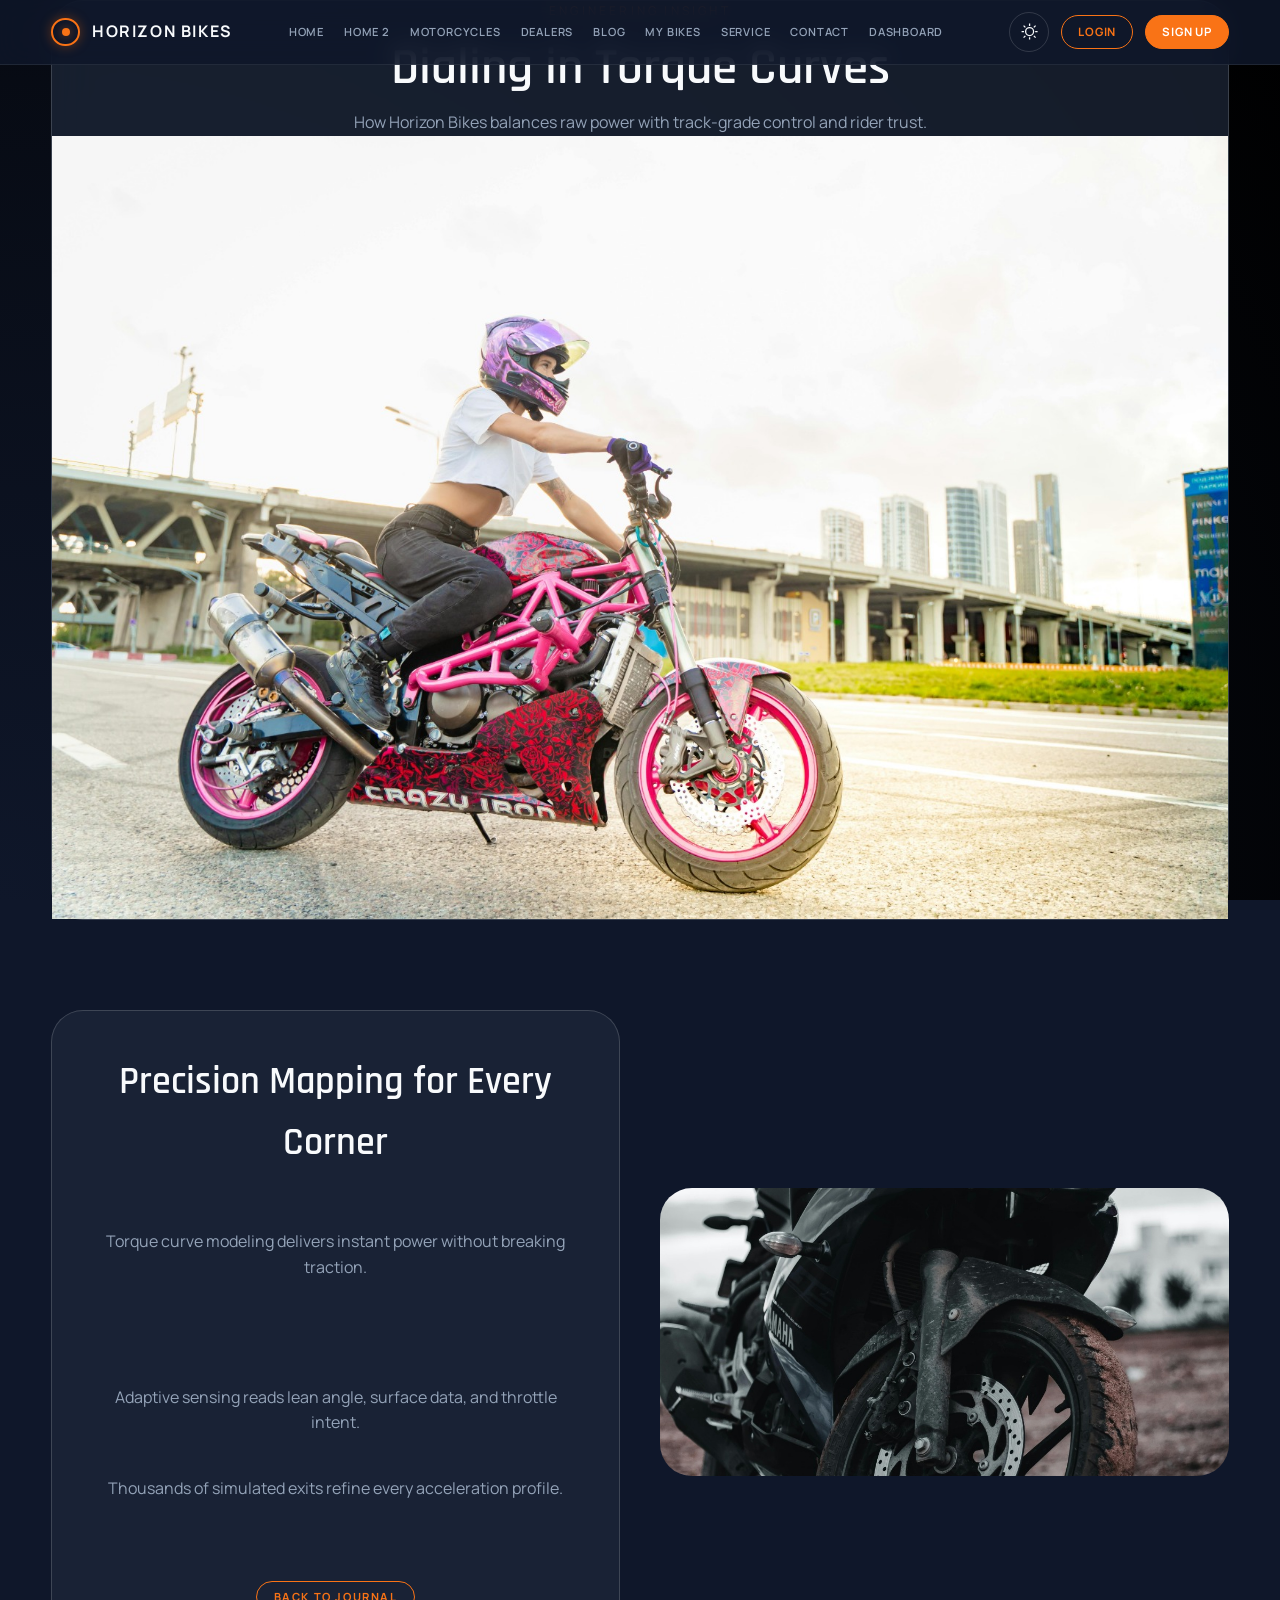
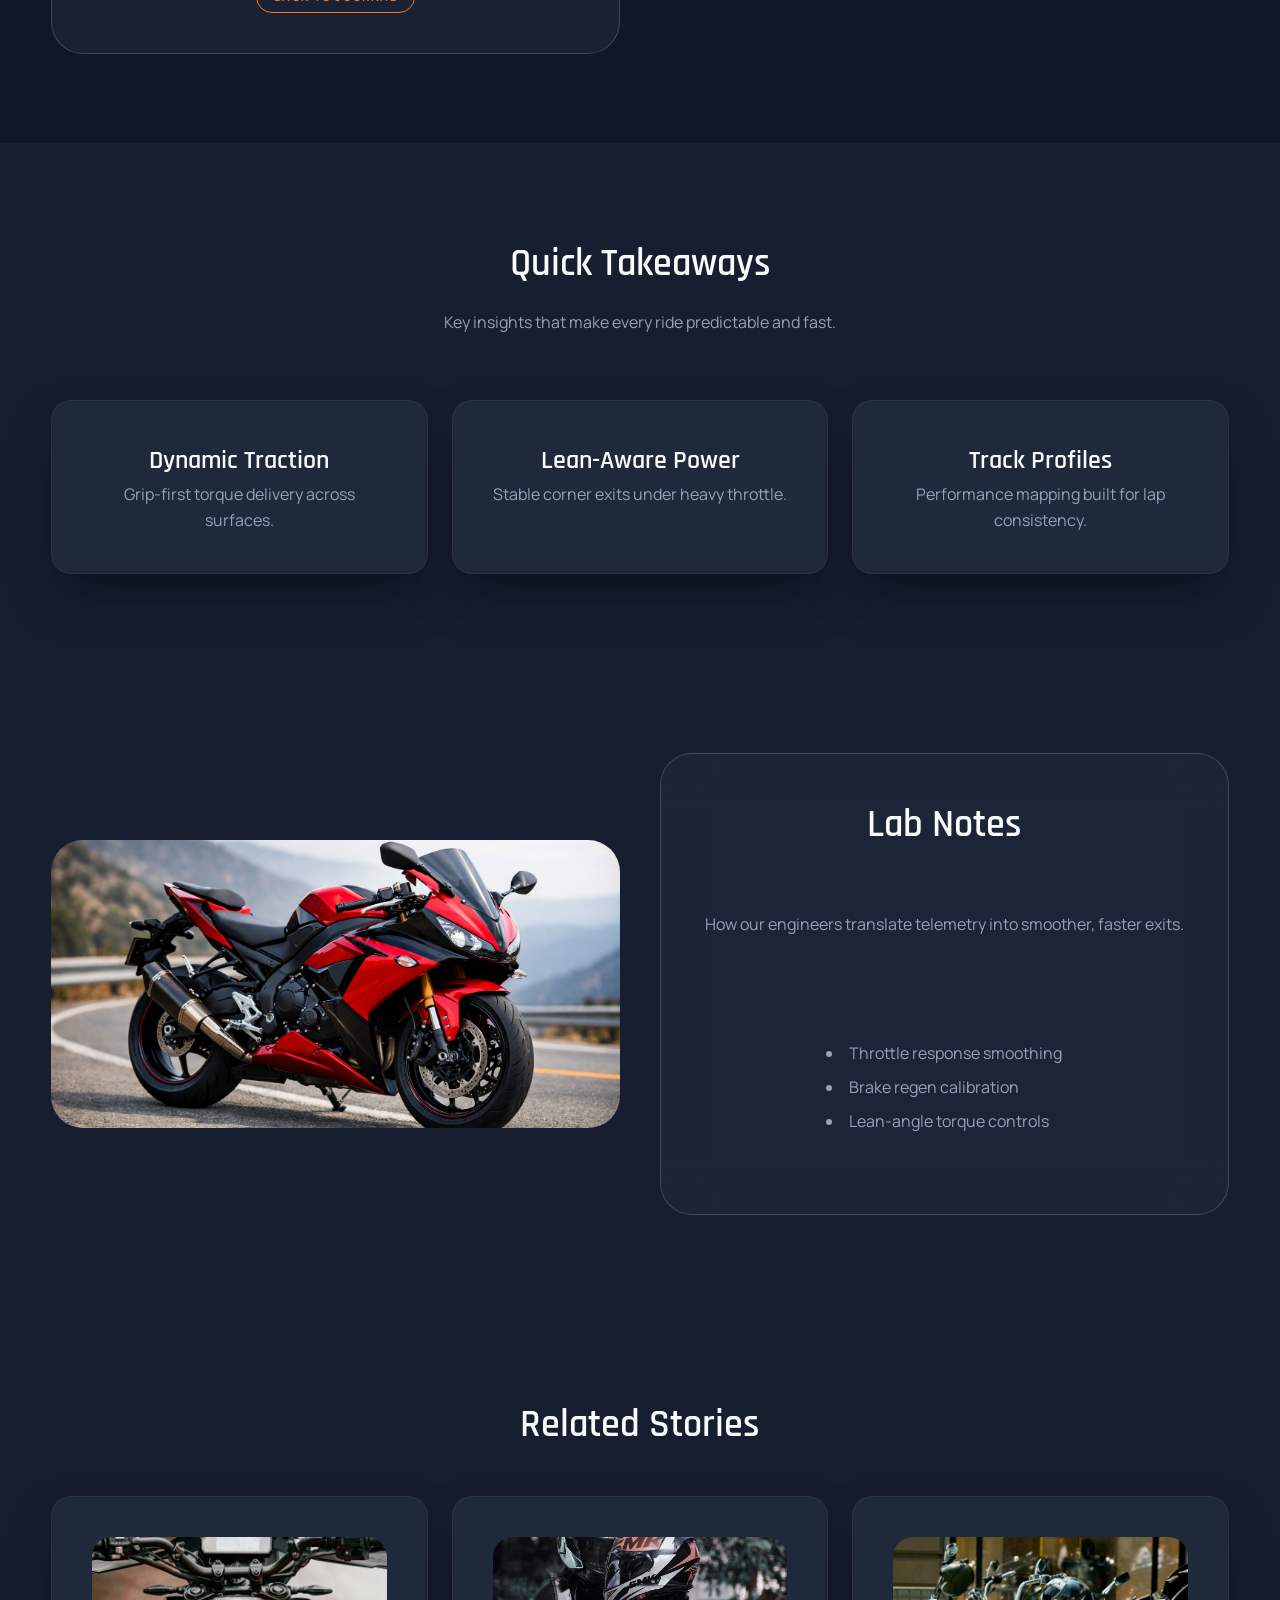
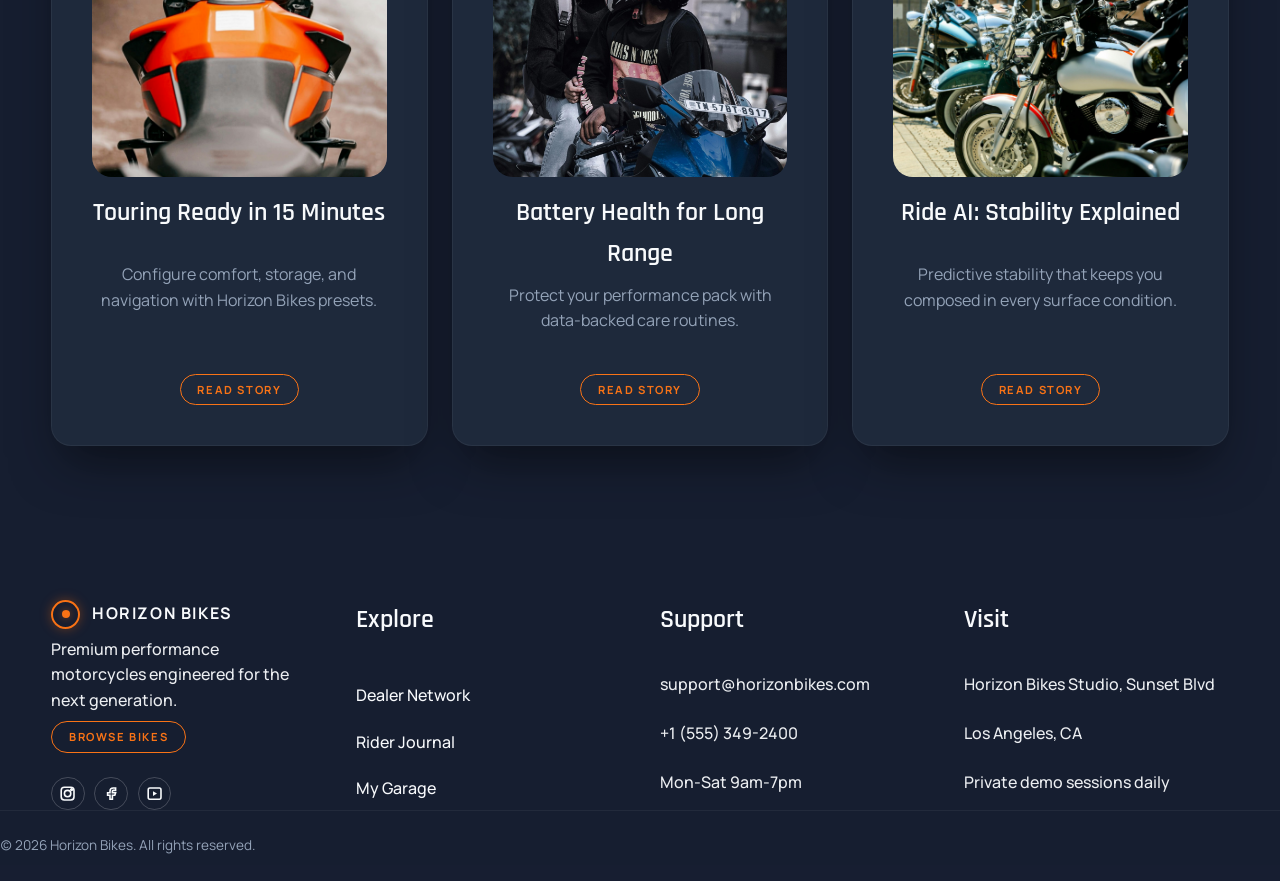
==== commit 17b7fd2c: "Refine UI/UX: Auth enhancements, light mode visibility fixes, responsive navigation for tablet, and " ====
--- a/blog-detail.html
+++ b/blog-detail.html
@@ -5,6 +5,7 @@
   <meta charset="UTF-8" />
   <meta name="viewport" content="width=device-width, initial-scale=1.0" />
   <title>Horizon Bikes | Blog Detail</title>
+  <link rel="icon" type="image/svg+xml" href="favicon.svg" />
   <link rel="stylesheet" href="style.css" />
 </head>
 
--- a/style.css
+++ b/style.css
@@ -1,4 +1,4 @@
-﻿@import url("https://fonts.googleapis.com/css2?family=Rajdhani:wght@400;500;600;700&family=Manrope:wght@300;400;500;600;700&display=swap");
+@import url("https://fonts.googleapis.com/css2?family=Rajdhani:wght@400;500;600;700&family=Manrope:wght@300;400;500;600;700&display=swap");
 
 :root {
   --bg-dark: #0F172A;
@@ -28,6 +28,7 @@
   --space-3: 1.5rem;
   --space-4: 2.5rem;
   --space-5: 4rem;
+  --space-6: 6rem;
 
   --container: 75rem;
   --font-display: "Rajdhani", sans-serif;
@@ -369,6 +370,7 @@
   transform: translateY(-15px) rotateX(4deg);
   border-color: var(--accent);
   box-shadow: 0 30px 60px -10px rgba(0, 0, 0, 0.5), 0 0 20px var(--accent-glow);
+  z-index: 10;
 }
 
 .neo-card img {
@@ -454,14 +456,18 @@
 }
 
 .icon-btn {
-  width: 2.4rem;
-  height: 2.4rem;
+  width: 2.5rem;
+  height: 2.5rem;
   border-radius: 50%;
-  border: 1px solid rgba(255, 255, 255, 0.15);
+  border: 1.5px solid rgba(255, 255, 255, 0.15);
   background: transparent;
   color: var(--text);
-  display: grid;
-  place-items: center;
+  display: flex;
+  align-items: center;
+  justify-content: center;
+  padding: 0;
+  cursor: pointer;
+  transition: all 0.3s ease;
 }
 
 .icon-btn svg {
@@ -566,10 +572,10 @@
 
 .nav-links {
   display: flex;
-  gap: 0.5rem;
+  gap: 0.25rem;
   align-items: center;
   margin-right: auto;
-  margin-left: 1rem;
+  margin-left: 0.5rem;
   white-space: nowrap;
   flex-wrap: nowrap;
   flex-shrink: 1;
@@ -602,9 +608,9 @@
 .nav-actions {
   display: flex !important;
   align-items: center;
-  gap: 1.2rem;
-  margin-left: 1.5rem;
-  margin-right: 4rem;
+  gap: 0.75rem;
+  margin-left: 1rem;
+  margin-right: 0;
   padding-right: 0;
   flex-shrink: 0;
   visibility: visible !important;
@@ -612,9 +618,8 @@
 }
 
 .nav-actions .theme-toggle {
-  display: flex !important;
+  display: flex;
   order: -1;
-  margin-right: 0.5rem;
 }
 
 
@@ -633,6 +638,14 @@
   justify-content: center;
   white-space: nowrap;
   flex-shrink: 0;
+  background: var(--accent);
+  color: #FFFFFF;
+  border: 1.5px solid var(--accent);
+}
+
+.nav-btn:hover {
+  filter: brightness(1.1);
+  box-shadow: 0 4px 12px var(--accent-glow);
 }
 
 .nav-btn-outline {
@@ -682,15 +695,19 @@
 }
 
 .menu-toggle {
-  width: 2.6rem;
-  height: 2.6rem;
+  width: 2.5rem;
+  height: 2.5rem;
   border-radius: 50%;
-  border: 1px solid rgba(255, 255, 255, 0.2);
+  border: 1.5px solid rgba(255, 255, 255, 0.15);
   background: transparent;
   display: none;
   flex-direction: column;
   justify-content: center;
-  gap: 0.35rem;
+  align-items: center;
+  gap: 0.3rem;
+  padding: 0;
+  cursor: pointer;
+  transition: all 0.3s ease;
 }
 
 .menu-toggle span {
@@ -1103,6 +1120,15 @@
   transition: all 0.5s cubic-bezier(0.19, 1, 0.22, 1);
   position: relative;
   overflow: hidden;
+  text-align: center;
+}
+
+@media (max-width: 768px) {
+  .btn-premium {
+    padding: 1rem 2rem;
+    font-size: 0.9rem;
+    width: 100%;
+  }
 }
 
 .btn-premium::after {
@@ -1332,6 +1358,16 @@
   backdrop-filter: none;
 }
 
+.panel .hero-media {
+  margin-top: 2rem;
+  border-radius: var(--radius-m);
+  overflow: hidden;
+}
+
+.panel .hero-media img {
+  border-radius: var(--radius-m);
+}
+
 .feature-grid {
   display: grid;
   gap: var(--space-3);
@@ -1410,6 +1446,12 @@
   gap: 0.4rem;
   text-align: left;
   color: var(--muted);
+  font-weight: 500;
+}
+
+body[data-theme="light"] .panel p {
+  color: #374151;
+  /* Deeper color for readability */
 }
 
 .form-message {
@@ -1427,12 +1469,26 @@
   display: grid;
   place-items: center;
   padding: var(--space-4) 0;
+  position: relative;
+}
+
+.auth-theme-toggle {
+  position: absolute;
+  top: 1.5rem;
+  right: 1.5rem;
+  z-index: 100;
 }
 
 .auth-card {
-  width: min(92%, 22rem);
-  padding: 2rem;
+  width: min(92%, 28rem);
+  padding: 3rem 2.5rem;
   text-align: center;
+  transition: transform 0.3s ease, box-shadow 0.3s ease;
+}
+
+.auth-card:hover {
+  transform: translateY(-5px);
+  box-shadow: 0 20px 40px rgba(0, 0, 0, 0.4);
 }
 
 .auth-card h1 {
@@ -1527,18 +1583,33 @@
 }
 
 .auth-check {
-  display: inline-flex;
-  align-items: center;
-  gap: 0.5rem;
+  display: flex !important;
+  flex-direction: row !important;
+  align-items: center !important;
+  justify-content: flex-start !important;
+  gap: 0.5rem !important;
+  cursor: pointer;
+  color: var(--muted);
+  font-size: 0.85rem;
 }
 
 .auth-check input {
+  margin: 0;
+  width: 1rem;
+  height: 1rem;
   accent-color: var(--accent);
 }
 
 .auth-link {
   color: var(--accent);
   text-decoration: none;
+  font-weight: 600;
+  transition: all 0.2s ease;
+}
+
+.auth-link:hover {
+  filter: brightness(1.2);
+  text-decoration: underline;
 }
 
 .auth-primary {
@@ -1606,6 +1677,11 @@
   font-size: 0.85rem;
   color: var(--muted);
   text-decoration: none;
+  transition: color 0.2s ease;
+}
+
+.auth-back:hover {
+  color: var(--accent);
 }
 
 .site-footer {
@@ -1647,9 +1723,27 @@
   padding: 0;
   margin: 0;
   width: 100%;
-  grid-gap: 0.5rem;
-  /* Tighter gap for footer links */
-}
+  display: grid;
+  gap: 0.75rem;
+}
+
+.site-footer .list a {
+  color: var(--text);
+  font-weight: 500;
+  transition: all 0.3s ease;
+}
+
+.site-footer .list a:hover {
+  color: var(--accent);
+  padding-left: 5px;
+}
+
+.site-footer .stack p {
+  color: var(--text);
+  font-weight: 500;
+  opacity: 0.95;
+}
+
 
 
 
@@ -1723,32 +1817,61 @@
 /* Dashboard Redesign - Sidebar & Layout */
 .dashboard-layout {
   display: grid;
-  grid-template-columns: 280px 1fr;
+  grid-template-columns: 240px 1fr;
   min-height: 100vh;
 }
 
 .dashboard-sidebar {
   background: var(--surface);
   border-right: 1px solid rgba(255, 255, 255, 0.08);
-  padding: 2rem 1.5rem;
-  display: flex;
-  flex-direction: column;
-  gap: 2.5rem;
+  position: relative;
+  z-index: 100;
+  height: auto;
+  min-height: 100%;
+}
+
+.sidebar-sticky-content {
   position: sticky;
   top: 0;
   height: 100vh;
-  z-index: 100;
-}
+  height: 100dvh;
+  padding: 1.5rem 1rem;
+  display: flex;
+  flex-direction: column;
+  gap: 1.5rem;
+  overflow-y: auto;
+  -webkit-overflow-scrolling: touch;
+}
+
+/* Ensure background extends even in simple Grid cells */
+.dashboard-layout {
+  display: grid;
+  grid-template-columns: 240px 1fr;
+  min-height: 100vh;
+  align-items: stretch;
+}
+
+/* WebView specific tweaks can be added here if needed */
 
 body[data-theme="light"] .dashboard-sidebar {
   border-color: rgba(15, 23, 42, 0.08);
 }
 
+.sidebar-header {
+  margin-bottom: 0.5rem;
+}
+
 .sidebar-nav {
+  display: flex;
+  flex-direction: column;
+  gap: 0.25rem;
+}
+
+.sidebar-footer {
+  margin-top: auto;
   display: flex;
   flex-direction: column;
   gap: 0.5rem;
-  flex: 1;
 }
 
 .sidebar-link {
@@ -1777,15 +1900,33 @@
 }
 
 .dashboard-main {
-  padding: var(--space-4);
-  max-width: 1200px;
+  padding: 1.5rem var(--space-3);
+  max-width: 1400px;
   margin: 0 auto;
   width: 100%;
 }
 
+.dashboard-page .section {
+  padding: 1.5rem 0;
+}
+
+.dashboard-header {
+  margin-bottom: 1.5rem;
+  text-align: left;
+}
+
+.dashboard-header h1 {
+  text-align: left;
+  margin: 0.25rem 0;
+}
+
+.dashboard-header p {
+  text-align: left;
+}
+
 .dashboard-content {
   display: grid;
-  gap: var(--space-4);
+  gap: 1.5rem;
 }
 
 .portal-bikes-page .grid-cards .neo-card.card {
@@ -1820,7 +1961,36 @@
 
 .dashboard-page .dashboard-grid {
   display: grid;
-  gap: var(--space-3);
+  grid-template-columns: repeat(auto-fit, minmax(18rem, 1fr));
+  gap: 1.5rem;
+}
+
+.dashboard-page .neo-card {
+  padding: 1.5rem;
+}
+
+.meter {
+  width: 100%;
+  height: 8px;
+  background: rgba(255, 255, 255, 0.05);
+  border-radius: 999px;
+  margin-top: 1rem;
+  overflow: hidden;
+  position: relative;
+}
+
+body[data-theme="light"] .meter {
+  background: rgba(0, 0, 0, 0.05);
+}
+
+.meter span {
+  position: absolute;
+  top: 0;
+  left: 0;
+  height: 100%;
+  background: linear-gradient(90deg, var(--accent), #fbbf24);
+  border-radius: 999px;
+  box-shadow: 0 0 10px var(--accent-glow);
 }
 
 .dashboard-page .upcoming-actions {
@@ -1934,7 +2104,7 @@
   margin-inline: auto;
 }
 
-@media (max-width: 991px) {
+@media (max-width: 1025px) {
 
   .nav-links {
     display: none;
@@ -1943,7 +2113,7 @@
   .nav-inner {
     display: flex;
     justify-content: space-between;
-    padding: 0.75rem 0;
+    padding: 0.75rem 1rem;
   }
 
   .menu-toggle {
@@ -1952,7 +2122,10 @@
 
   .nav-actions {
     margin-left: 0;
-    gap: 0.5rem;
+    margin-right: 0;
+    gap: 0.75rem;
+    display: flex;
+    align-items: center;
   }
 
   /* Hide login and signup buttons in mobile/tablet header */
@@ -2016,8 +2189,13 @@
   }
 
   .dashboard-sidebar {
+    align-items: center;
+  }
+
+  .sidebar-sticky-content {
     padding: 2rem 0.5rem;
     align-items: center;
+    width: 80px;
   }
 
   .sidebar-link {
@@ -2300,6 +2478,11 @@
   z-index: 1;
 }
 
+body[data-theme="light"] .own-card::before {
+  background: linear-gradient(to top, rgba(0, 0, 0, 0.4), transparent 80%);
+  opacity: 0.3;
+}
+
 .own-card:hover::before {
   opacity: 1;
 }
@@ -2328,7 +2511,7 @@
 }
 
 body[data-theme="light"] .own-step {
-  -webkit-text-stroke: 1px rgba(0, 0, 0, 0.2);
+  -webkit-text-stroke: 1.5px rgba(15, 23, 42, 0.15);
 }
 
 .own-card:hover .own-step {
@@ -2346,7 +2529,8 @@
 }
 
 body[data-theme="light"] .own-card h3 {
-  color: var(--text);
+  color: var(--text-light);
+  text-shadow: 0 1px 2px rgba(255, 255, 255, 0.8);
 }
 
 .own-card p {
@@ -2355,6 +2539,12 @@
   opacity: 0;
   transform: translateY(20px);
   transition: all 0.5s ease 0.1s;
+}
+
+body[data-theme="light"] .own-card p {
+  color: #374151;
+  /* Deeper muted color for light mode */
+  font-weight: 500;
 }
 
 .own-card:hover p {
@@ -2597,6 +2787,11 @@
   gap: var(--space-4);
 }
 
+.trust-header {
+  text-align: center;
+  margin-bottom: var(--space-2);
+}
+
 .trust-header h2 {
   font-size: 3rem;
   margin-bottom: var(--space-2);
@@ -2616,6 +2811,10 @@
   border-radius: var(--radius-m);
   transition: all 0.3s ease;
   backdrop-filter: blur(10px);
+  display: flex;
+  flex-direction: column;
+  align-items: center;
+  text-align: center;
 }
 
 body[data-theme="light"] .trust-item {
@@ -2639,7 +2838,7 @@
   border-radius: 50%;
   display: grid;
   place-items: center;
-  margin-bottom: var(--space-2);
+  margin: 0 auto var(--space-2);
   color: var(--muted);
   transition: all 0.3s ease;
 }
@@ -2665,7 +2864,7 @@
   color: var(--muted);
   line-height: 1.5;
   margin: 0;
-  text-align: left;
+  text-align: center;
 }
 
 .trust-action {
@@ -2942,12 +3141,21 @@
   }
 
   .live-experience-section {
-    height: 500px;
+    height: auto;
+    min-height: 500px;
+    padding: 5rem 0;
   }
 
   .live-actions {
     flex-direction: column;
-    gap: 1rem;
+    gap: 1.25rem;
+    width: 100%;
+    max-width: 320px;
+    margin: 0 auto;
+  }
+
+  .live-actions .btn {
+    width: 100%;
   }
 }
 
@@ -2960,9 +3168,17 @@
 
 .flagship-layout {
   display: grid;
-  grid-template-columns: 1.2fr 0.8fr;
-  gap: var(--space-6);
+  grid-template-columns: 1fr 1fr;
+  gap: var(--space-4);
   align-items: center;
+}
+
+.flagship-visual {
+  grid-column: 1;
+}
+
+.flagship-details {
+  grid-column: 2;
 }
 
 .flagship-visual {
@@ -3130,13 +3346,23 @@
   margin-top: 1rem;
 }
 
-@media (max-width: 900px) {
+@media (max-width: 1025px) {
   .flagship-layout {
     grid-template-columns: 1fr;
+    gap: var(--space-4);
   }
 
   .flagship-visual {
+    grid-column: auto;
     height: 350px;
+  }
+
+  .flagship-details {
+    grid-column: auto;
+    margin-top: -2rem;
+    position: relative;
+    z-index: 5;
+    text-align: center;
   }
 
   .flagship-details h2,
@@ -3162,7 +3388,17 @@
 }
 
 .magazine-header {
-  margin-bottom: var(--space-5);
+  display: flex;
+  flex-direction: column;
+  align-items: center;
+  text-align: center;
+  gap: var(--space-2);
+  margin-bottom: var(--space-4);
+}
+
+.magazine-header p {
+  max-width: 600px;
+  margin: 0 auto;
 }
 
 .magazine-grid {
@@ -3633,6 +3869,22 @@
   flex-direction: column;
   gap: 1rem;
   margin-bottom: 1.5rem;
+}
+
+@media (max-width: 768px) {
+  .service-command {
+    height: auto;
+    padding: 3rem 0;
+  }
+
+  .sc-card {
+    margin: 0 var(--space-2);
+    padding: 2rem;
+  }
+
+  .sc-header h2 {
+    font-size: 2rem;
+  }
 }
 
 .status-indicator {
@@ -3736,6 +3988,14 @@
   background: var(--surface);
   border-top: 1px solid rgba(255, 255, 255, 0.05);
   border-bottom: 1px solid rgba(255, 255, 255, 0.05);
+  text-align: center;
+}
+
+.guarantee-banner .container {
+  display: flex;
+  flex-direction: column;
+  align-items: center;
+  gap: var(--space-4);
 }
 
 .guarantee-glow {
